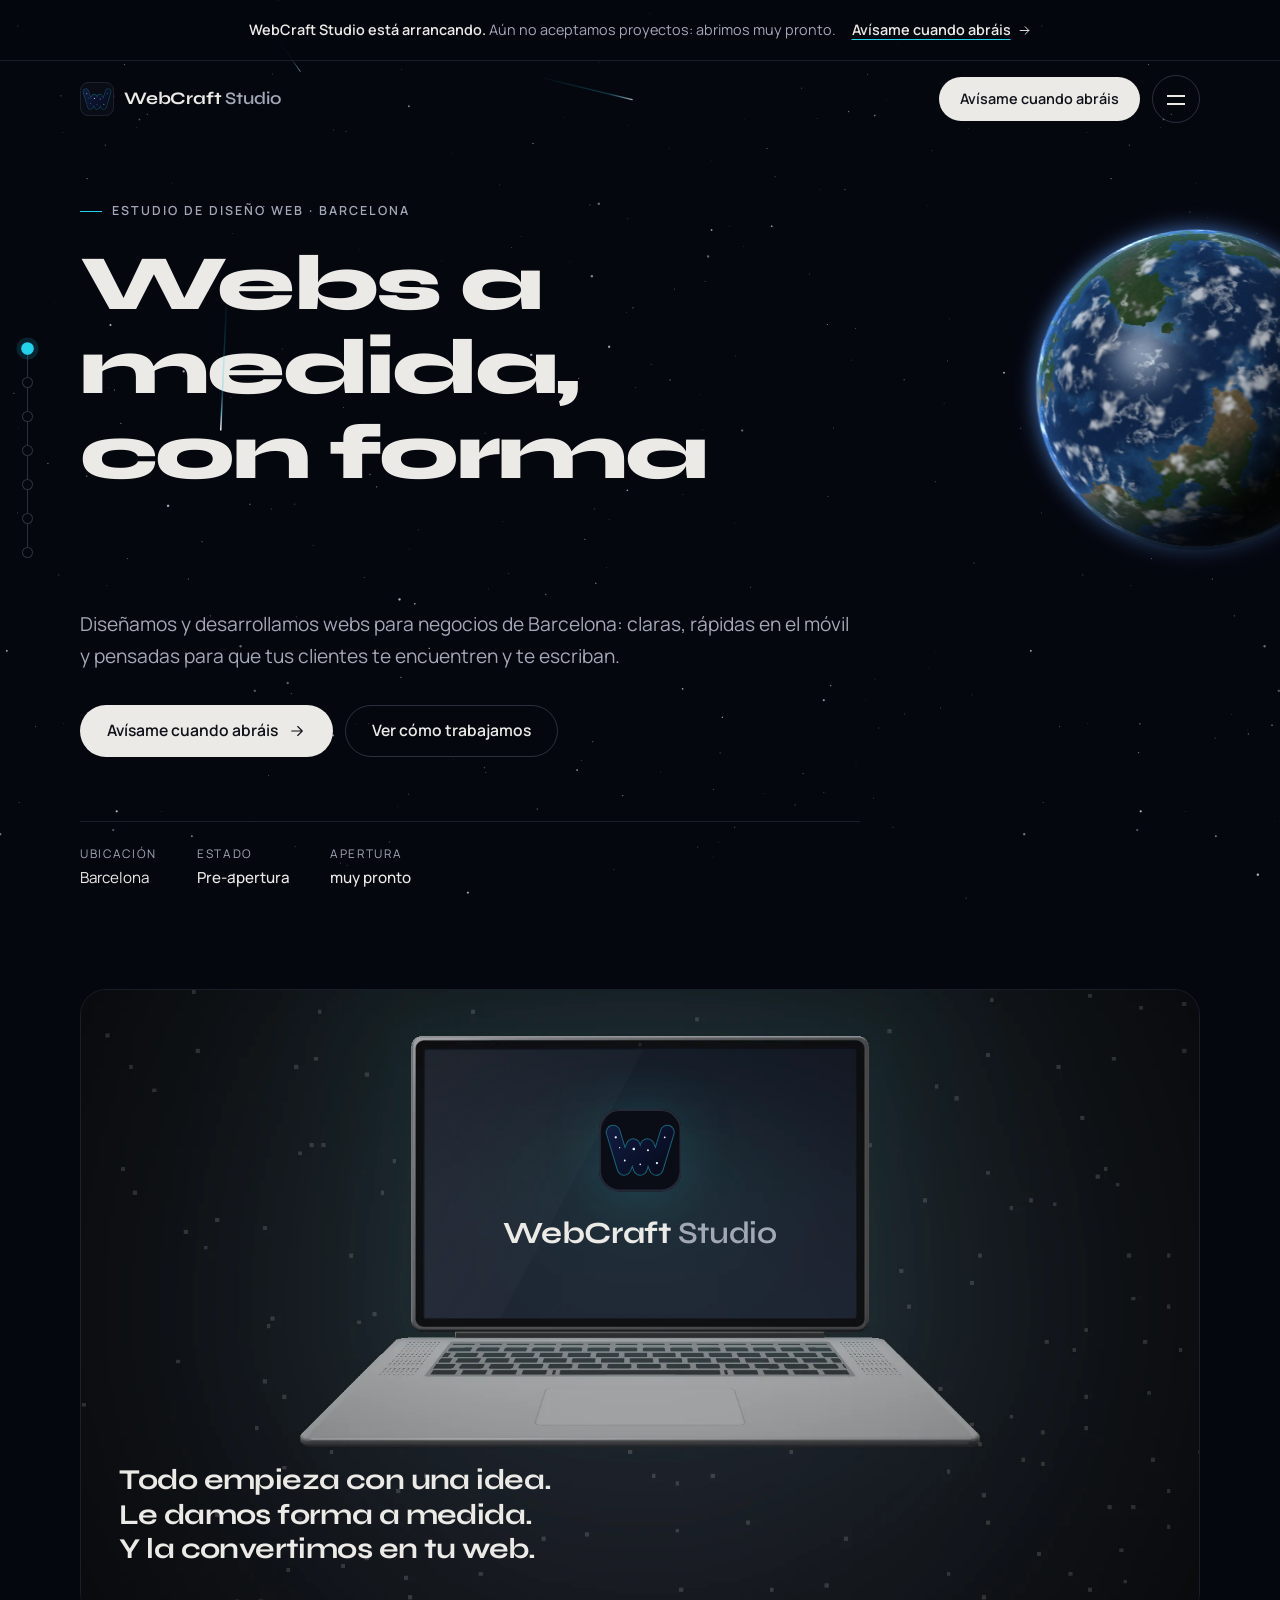
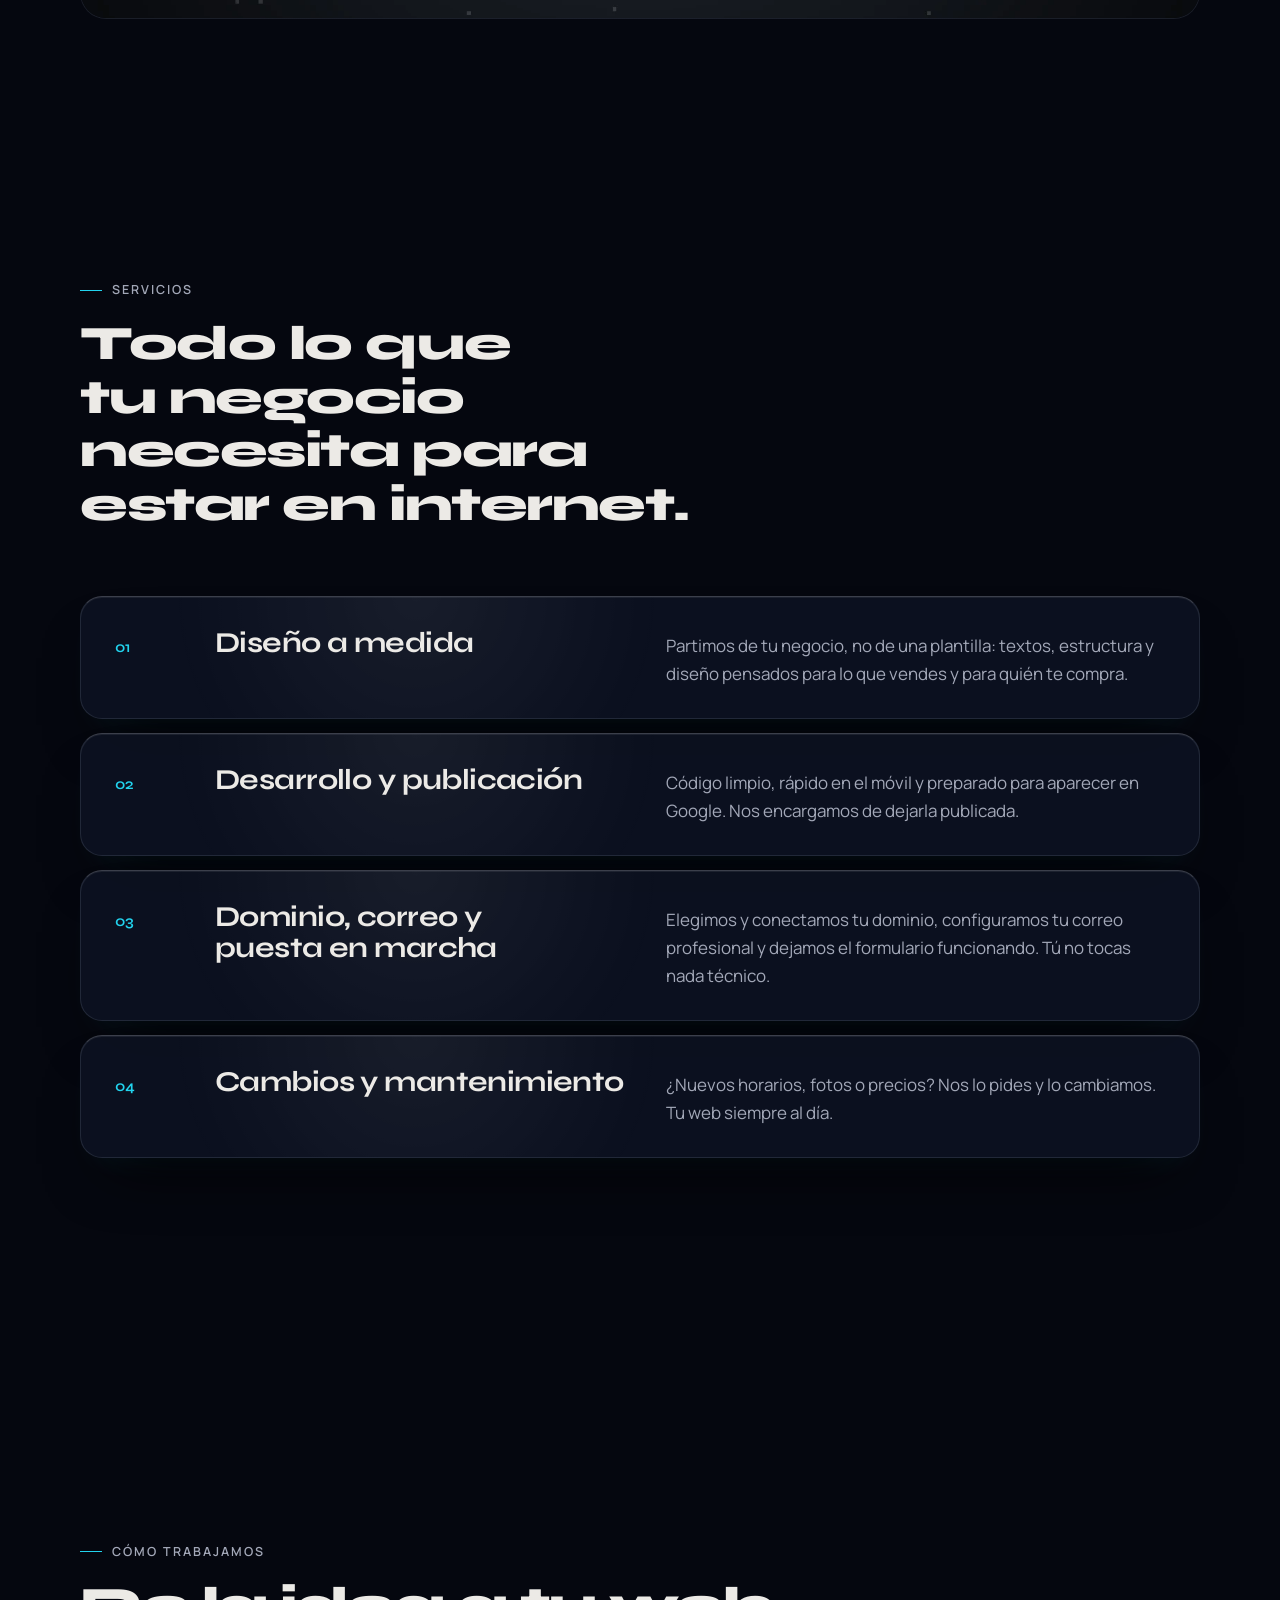
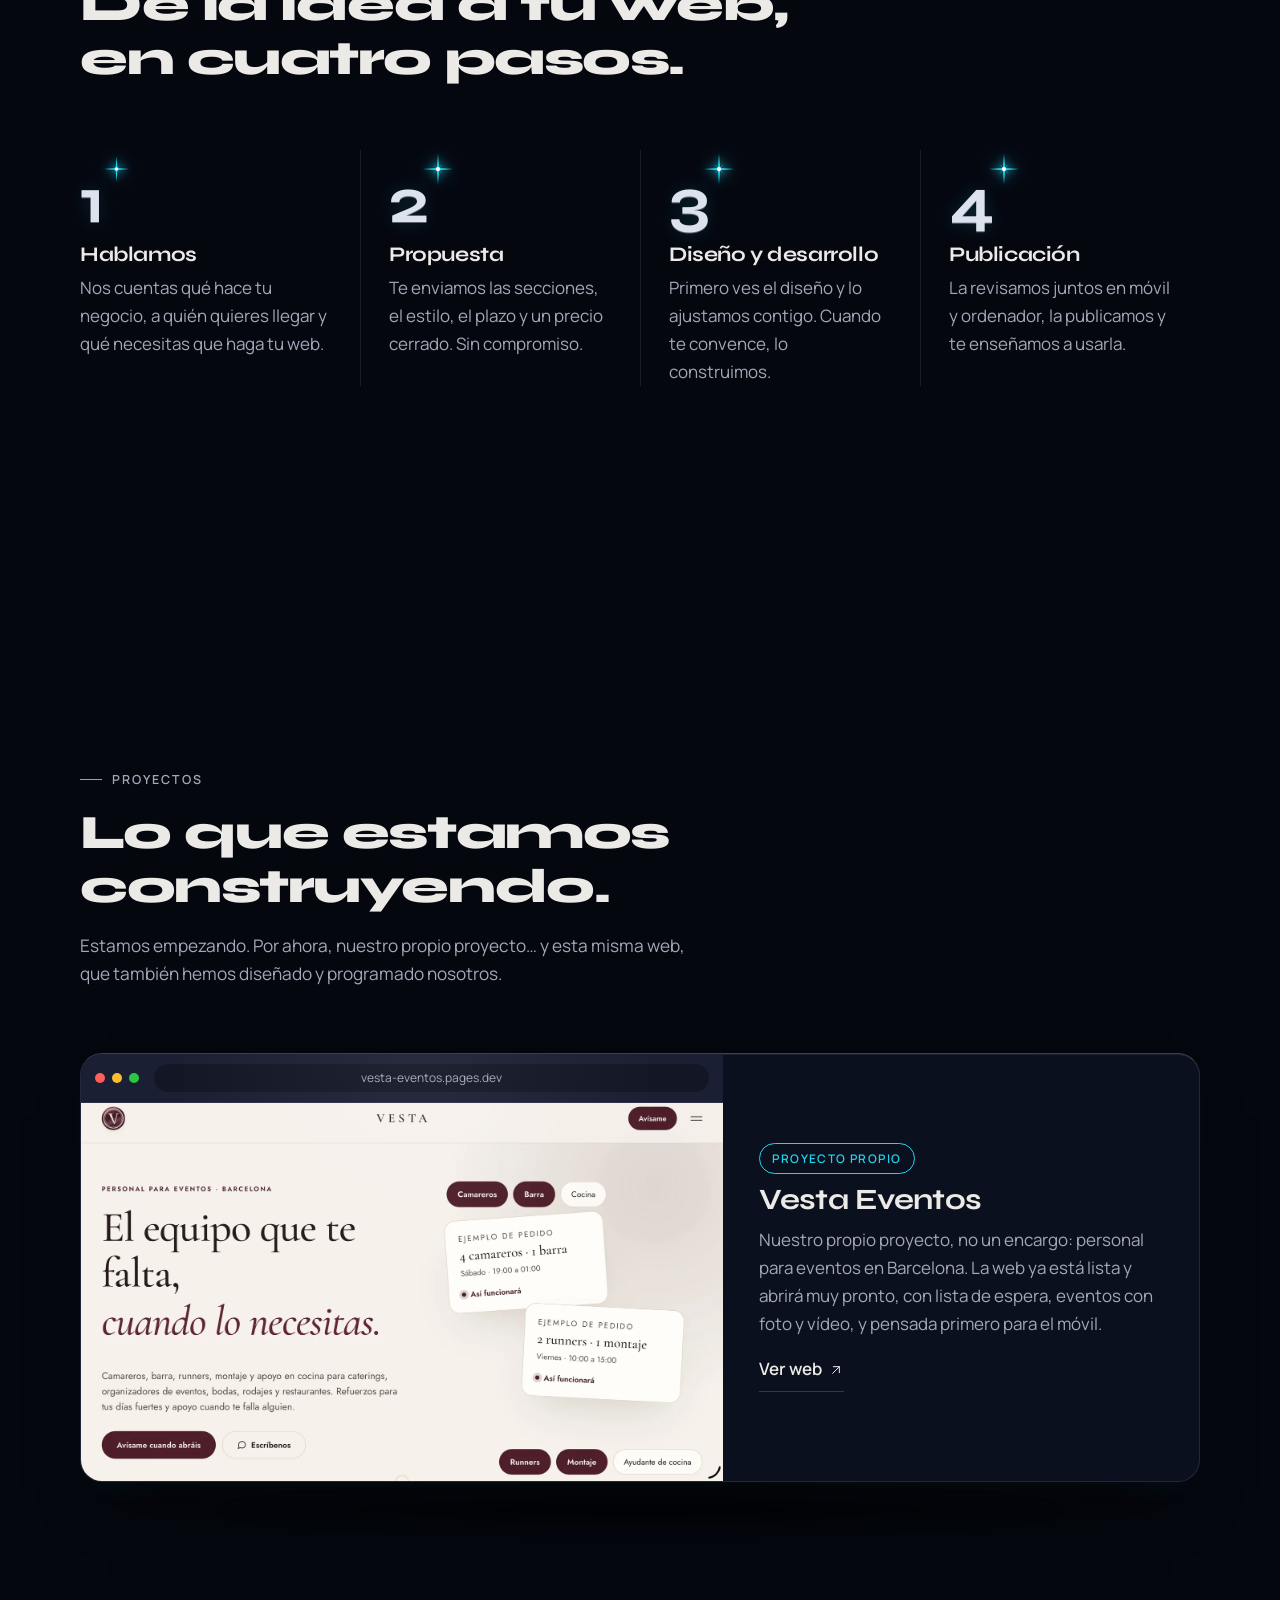
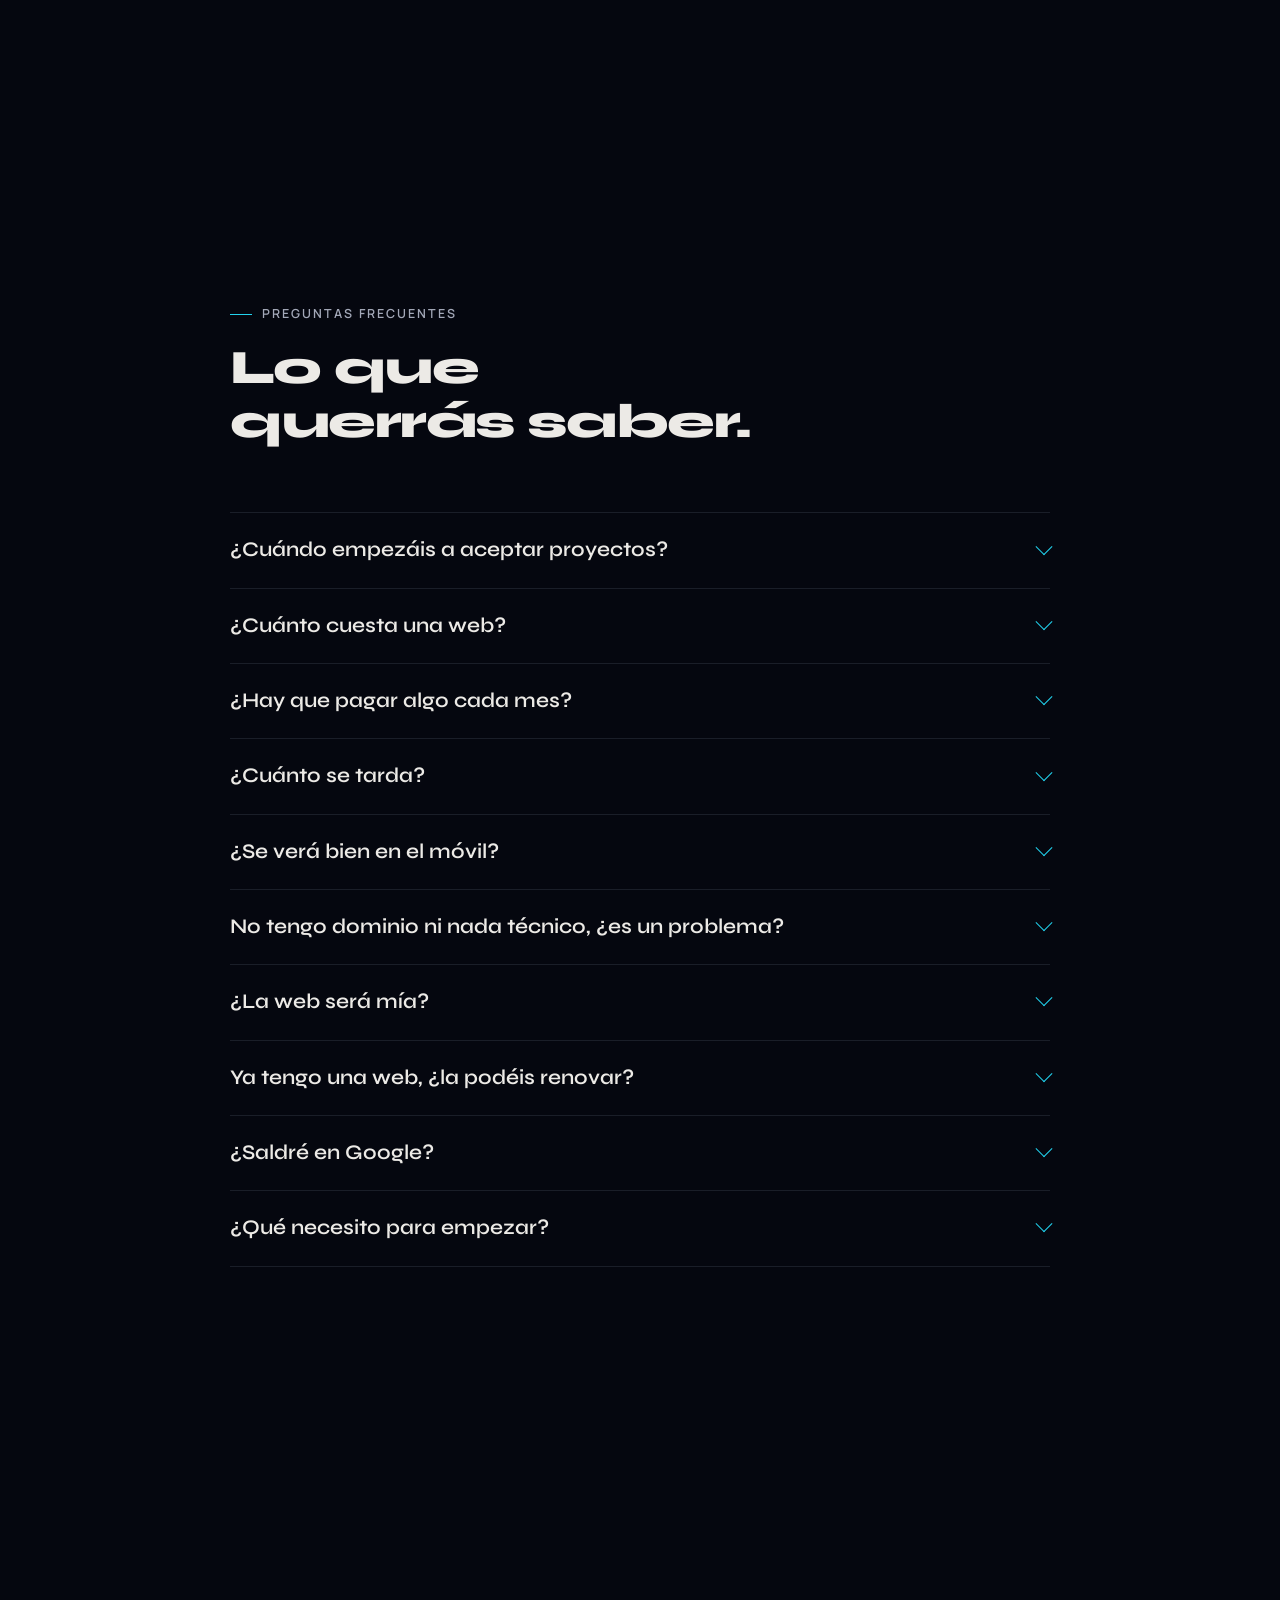
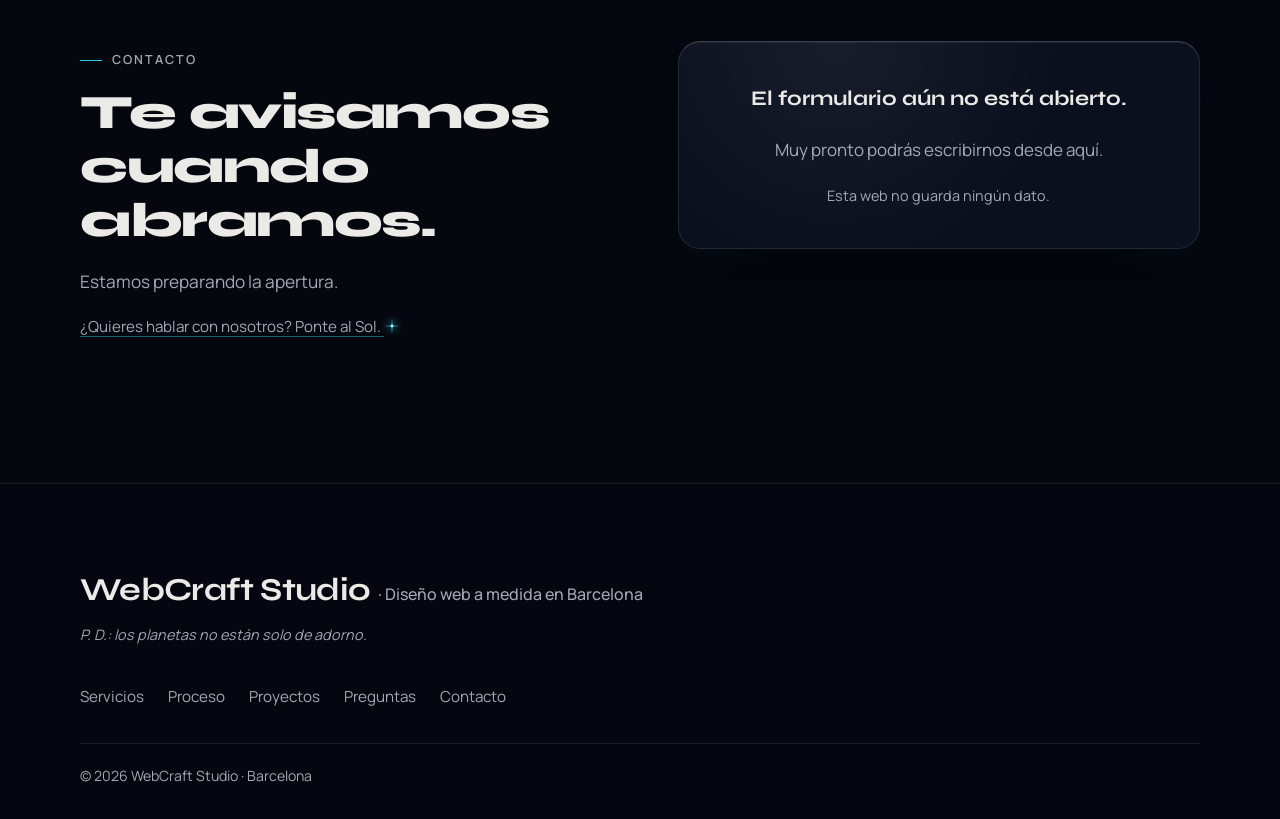
==== index.html @ ed6d4906 "Planetas interactivos v2: Saturno, Neptuno y el Sol como botones accesibles; Neptuno una vez por vis" ====
<!DOCTYPE html>
<html lang="es">
<head>
  <meta charset="UTF-8">
  <meta name="viewport" content="width=device-width, initial-scale=1.0, viewport-fit=cover">
  <title>WebCraft Studio · Diseño web a medida en Barcelona</title>
  <meta name="description" content="Estudio de diseño y desarrollo web en Barcelona. Webs a medida, claras y rápidas en el móvil, pensadas para que tus clientes te encuentren y te escriban. Abrimos muy pronto.">
  <meta name="theme-color" content="#05070F">
  <!-- Las direcciones de esta cabecera se actualizan con tools/aplicar-url.mjs (SITE_URL en js/config.js) -->
  <link rel="canonical" href="https://webcraft-studio.pages.dev/">
  <meta property="og:type" content="website">
  <meta property="og:locale" content="es_ES">
  <meta property="og:site_name" content="WebCraft Studio">
  <meta property="og:title" content="WebCraft Studio · Diseño web a medida en Barcelona">
  <meta property="og:description" content="Webs a medida, con forma propia. Abrimos muy pronto.">
  <meta property="og:url" content="https://webcraft-studio.pages.dev/">
  <meta property="og:image" content="https://webcraft-studio.pages.dev/assets/og-image.png">
  <meta property="og:image:width" content="1200">
  <meta property="og:image:height" content="630">
  <meta property="og:image:alt" content="WebCraft Studio, diseño web a medida en Barcelona">
  <meta name="twitter:card" content="summary_large_image">
  <link rel="icon" href="assets/favicon.svg" type="image/svg+xml">
  <link rel="preload" href="assets/fonts/syne-latin-700-normal.woff2" as="font" type="font/woff2" crossorigin>
  <link rel="preload" href="assets/fonts/manrope-latin-400-normal.woff2" as="font" type="font/woff2" crossorigin>
  <link rel="stylesheet" href="css/styles.css">
  <link rel="stylesheet" href="css/espacial.css">
  <script src="js/config.js"></script>
  <script>
    (function (d, C) {
      d.classList.add("js");
      d.setAttribute("data-accent", (C && C.ACENTO) === "dorado" ? "dorado" : "celeste");
      var q = /[?&]acento=(dorado|celeste)/.exec(location.search); if (q) d.setAttribute("data-accent", q[1]); // para comparar
    })(document.documentElement, window.WEBCRAFT_CONFIG);
  </script>
</head>
<body>
  <a class="skip-link" href="#main">Saltar al contenido</a>

  <!-- Fondo: estrellas sutiles y casi quietas -->
  <div class="stars-layer" id="stars-far" aria-hidden="true"></div>
  <div class="stars-layer" id="stars-near" aria-hidden="true"></div>
  <canvas class="shooting" id="shooting" aria-hidden="true"></canvas>

  <!-- Iconos propios, trazo 1.5 -->
  <svg width="0" height="0" style="position:absolute" aria-hidden="true">
    <symbol id="i-destello" viewBox="-12 -12 24 24"><path d="M0-12 .9-.9 12 0 .9.9 0 12-.9.9-12 0-.9-.9Z" fill="currentColor"/><path d="M0-12 .9-.9 12 0 .9.9 0 12-.9.9-12 0-.9-.9Z" fill="currentColor" opacity=".55" transform="rotate(45) scale(.45)"/><circle r="1.7" fill="#fff"/></symbol>
    <symbol id="i-arrow" viewBox="0 0 24 24"><path d="M5 12h14M13 6l6 6-6 6" fill="none" stroke="currentColor" stroke-width="1.5" stroke-linecap="round" stroke-linejoin="round"/></symbol>
    <symbol id="i-arrow-up" viewBox="0 0 24 24"><path d="M7 17 17 7M8 7h9v9" fill="none" stroke="currentColor" stroke-width="1.5" stroke-linecap="round" stroke-linejoin="round"/></symbol>
    <symbol id="i-mail" viewBox="0 0 24 24"><g fill="none" stroke="currentColor" stroke-width="1.5" stroke-linecap="round" stroke-linejoin="round"><rect x="3" y="5" width="18" height="14" rx="3"/><path d="m4 7 8 6 8-6"/></g></symbol>
    <symbol id="i-instagram" viewBox="0 0 24 24"><g fill="none" stroke="currentColor" stroke-width="1.5" stroke-linecap="round" stroke-linejoin="round"><rect x="3.5" y="3.5" width="17" height="17" rx="5"/><circle cx="12" cy="12" r="4"/><circle cx="17.2" cy="6.8" r=".6" fill="currentColor"/></g></symbol>
    <symbol id="i-whatsapp" viewBox="0 0 24 24"><g fill="none" stroke="currentColor" stroke-width="1.5" stroke-linecap="round" stroke-linejoin="round"><path d="M4.5 19.5 5.6 16A8.5 8.5 0 1 1 8.4 18.6Z"/><path d="M9.2 8.6c.3-.5.8-.5 1-.1l.6 1.4c.1.3 0 .6-.2.8l-.4.4c.4 1 1.3 1.9 2.4 2.4l.4-.4c.2-.2.5-.3.8-.2l1.4.6c.4.2.4.7-.1 1-1 .7-2.2.5-3.9-.7-1.6-1.2-2.6-2.6-2.6-3.8 0-.5.2-1 .6-1.4Z"/></g></symbol>
  </svg>

  <!-- ===== Aviso de pre-apertura ===== -->
  <div class="prelaunch" id="prelaunch" data-only="pre">
    <div class="container prelaunch__inner">
      <p><strong>WebCraft Studio está arrancando.</strong> Aún no aceptamos proyectos: abrimos <span data-fecha>muy pronto</span>.</p>
      <a href="#contacto" class="prelaunch__link">Avísame cuando abráis <svg aria-hidden="true"><use href="#i-arrow"/></svg></a>
    </div>
  </div>

  <!-- ===== Cabecera ===== -->
  <header class="header" id="header">
    <div class="container header__inner">
      <a href="#inicio" class="logo" aria-label="WebCraft Studio, inicio">
        <svg class="logo__mark" viewBox="0 0 64 64" width="34" height="34" aria-hidden="true">
          <defs>
            <linearGradient id="lg-sky" x1="0" y1="0" x2="1" y2="1"><stop offset="0" stop-color="#14204A"/><stop offset=".6" stop-color="#0A1028"/><stop offset="1" stop-color="#05070F"/></linearGradient>
            <linearGradient id="lg-trail" x1="1" y1="0" x2="0" y2="0"><stop offset="0" stop-color="#fff"/><stop offset=".3" stop-color="#fff" stop-opacity=".6"/><stop offset="1" stop-color="#fff" stop-opacity="0"/></linearGradient>
            <mask id="lg-w" maskUnits="userSpaceOnUse" x="0" y="0" width="64" height="64">
              <path d="M11 18l8.5 28 7-17.5 5.5 17.5 5.5-17.5 7 17.5 8.5-28" fill="none" stroke="#fff" stroke-width="10" stroke-linecap="round" stroke-linejoin="round"/>
            </mask>
          </defs>
          <rect width="64" height="64" rx="16" fill="#0B0D16"/>
          <rect x=".75" y=".75" width="62.5" height="62.5" rx="15.25" fill="none" stroke="#262A38" stroke-width="1.5"/>
          <path class="logo__edge" d="M11 18l8.5 28 7-17.5 5.5 17.5 5.5-17.5 7 17.5 8.5-28" fill="none" stroke-width="11.5" stroke-linecap="round" stroke-linejoin="round"/>
          <g mask="url(#lg-w)">
            <rect width="64" height="64" fill="url(#lg-sky)"/>
            <g fill="#EEF3FF">
              <circle class="lg-star" cx="13" cy="22" r=".9"/><circle class="lg-star lg-star--b" cx="20" cy="40" r=".7"/><circle class="lg-star lg-star--c" cx="27" cy="31" r="1"/><circle class="lg-star" cx="32" cy="43" r=".6"/>
              <circle class="lg-star lg-star--b" cx="38" cy="32" r=".8"/><circle class="lg-star lg-star--c" cx="45" cy="42" r=".9"/><circle class="lg-star" cx="51" cy="22" r=".7"/><circle class="lg-star lg-star--b" cx="16" cy="30" r=".5"/>
            </g>
            <g class="lg-shoot"><line x1="0" y1="0" x2="-18" y2="-9" stroke="url(#lg-trail)" stroke-width="1.6" stroke-linecap="round"/><circle r="1.2" fill="#fff"/></g>
            <g class="lg-shoot lg-shoot--2"><line x1="0" y1="0" x2="-14" y2="-11" stroke="url(#lg-trail)" stroke-width="1.3" stroke-linecap="round"/><circle r="1" fill="#fff"/></g>
          </g>
        </svg>
        <span>WebCraft <em>Studio</em></span>
      </a>
      <div class="header__actions">
        <a href="#contacto" class="btn btn--primary btn--sm header__cta" data-cta>Avísame cuando abráis</a>
        <button class="nav-toggle" id="nav-toggle" aria-label="Abrir el menú" aria-expanded="false" aria-controls="nav">
          <span></span><span></span>
        </button>
      </div>
    </div>
  </header>

  <!-- ===== Menú (mapa del viaje) ===== -->
  <nav class="nav" id="nav" aria-label="Menú">
    <div class="container nav__inner">
      <p class="eyebrow">Mapa del viaje</p>
      <ol class="nav__list">
        <li><a href="#inicio"><span class="nav__n">00</span><span class="nav__name">Inicio</span><span class="nav__place">La Tierra</span></a></li>
        <li><a href="#animacion"><span class="nav__n">01</span><span class="nav__name">La idea</span><span class="nav__place">La Luna</span></a></li>
        <li><a href="#servicios"><span class="nav__n">02</span><span class="nav__name">Servicios</span><span class="nav__place">Marte</span></a></li>
        <li><a href="#proceso"><span class="nav__n">03</span><span class="nav__name">Cómo trabajamos</span><span class="nav__place">Júpiter</span></a></li>
        <li><a href="#proyectos"><span class="nav__n">04</span><span class="nav__name">Proyectos</span><span class="nav__place">Saturno</span></a></li>
        <li><a href="#preguntas"><span class="nav__n">05</span><span class="nav__name">Preguntas</span><span class="nav__place">Neptuno</span></a></li>
        <li><a href="#contacto"><span class="nav__n">06</span><span class="nav__name">Contacto</span><span class="nav__place">El Sol</span></a></li>
      </ol>
      <a href="#contacto" class="btn btn--primary nav__cta" data-cta>Avísame cuando abráis</a>
    </div>
  </nav>

  <!-- Mapa del viaje lateral (solo ordenador) -->
  <nav class="journey" id="journey" aria-label="Mapa del viaje">
    <ol>
      <li><a href="#inicio" data-planet="earth"><span class="journey__dot"></span><span class="journey__label">Inicio · La Tierra</span></a></li>
      <li><a href="#animacion" data-planet="moon"><span class="journey__dot"></span><span class="journey__label">La idea · La Luna</span></a></li>
      <li><a href="#servicios" data-planet="mars"><span class="journey__dot"></span><span class="journey__label">Servicios · Marte</span></a></li>
      <li><a href="#proceso" data-planet="jupiter"><span class="journey__dot"></span><span class="journey__label">Cómo trabajamos · Júpiter</span></a></li>
      <li><a href="#proyectos" data-planet="saturn"><span class="journey__dot"></span><span class="journey__label">Proyectos · Saturno</span></a></li>
      <li><a href="#preguntas" data-planet="neptune"><span class="journey__dot"></span><span class="journey__label">Preguntas · Neptuno</span></a></li>
      <li><a href="#contacto" data-planet="sun"><span class="journey__dot"></span><span class="journey__label">Contacto · El Sol</span></a></li>
    </ol>
  </nav>

  <main id="main">
    <!-- ===== Inicio · La Tierra ===== -->
    <section class="hero" id="inicio">
      <div class="planet-slot planet-slot--hero" data-planet="earth" aria-hidden="true"></div>
      <div class="container">
        <p class="eyebrow" data-reveal>Estudio de diseño web · Barcelona</p>
        <h1 class="hero__title" data-reveal="lines">Webs a medida, con forma <span class="hl">propia.</span></h1>
        <p class="hero__lead" data-reveal>Diseñamos y desarrollamos webs para negocios de Barcelona: claras, rápidas en el móvil y pensadas para que tus clientes te encuentren y te escriban.</p>
        <div class="hero__actions" data-reveal>
          <a href="#contacto" class="btn btn--primary magnetic" data-cta>Avísame cuando abráis <svg aria-hidden="true"><use href="#i-arrow"/></svg></a>
          <a href="#proceso" class="btn btn--ghost magnetic">Ver cómo trabajamos</a>
        </div>
        <ul class="hero__meta" data-reveal>
          <li><span>Ubicación</span>Barcelona</li>
          <li><span>Estado</span><b data-only="pre">Pre-apertura</b><b data-only="open">Abierto</b></li>
          <li data-only="pre"><span>Apertura</span><b data-fecha>muy pronto</b></li>
        </ul>
      </div>
    </section>

    <!-- ===== Diapositiva · La Luna (metal líquido con WebGL) ===== -->
    <section class="slide" id="animacion" aria-label="De la idea a tu web">
      <div class="planet-slot planet-slot--slide planet-slot--left" data-planet="moon" aria-hidden="true"></div>
      <div class="slide__pin">
        <div class="container slide__container">
          <figure class="slide__card">
            <canvas class="slide__canvas" id="metal-canvas" aria-hidden="true"></canvas>
            <!-- Pantalla del portátil: el logo real, en HTML nítido, se enciende al final -->
            <div class="slide__screen" aria-hidden="true">
              <svg class="screen__logo" viewBox="0 0 64 64" width="34" height="34" aria-hidden="true">
          <defs>
            <linearGradient id="ls-sky" x1="0" y1="0" x2="1" y2="1"><stop offset="0" stop-color="#14204A"/><stop offset=".6" stop-color="#0A1028"/><stop offset="1" stop-color="#05070F"/></linearGradient>
            <linearGradient id="ls-trail" x1="1" y1="0" x2="0" y2="0"><stop offset="0" stop-color="#fff"/><stop offset=".3" stop-color="#fff" stop-opacity=".6"/><stop offset="1" stop-color="#fff" stop-opacity="0"/></linearGradient>
            <mask id="ls-w" maskUnits="userSpaceOnUse" x="0" y="0" width="64" height="64">
              <path d="M11 18l8.5 28 7-17.5 5.5 17.5 5.5-17.5 7 17.5 8.5-28" fill="none" stroke="#fff" stroke-width="10" stroke-linecap="round" stroke-linejoin="round"/>
            </mask>
          </defs>
          <rect width="64" height="64" rx="16" fill="#0B0D16"/>
          <rect x=".75" y=".75" width="62.5" height="62.5" rx="15.25" fill="none" stroke="#262A38" stroke-width="1.5"/>
          <path class="logo__edge" d="M11 18l8.5 28 7-17.5 5.5 17.5 5.5-17.5 7 17.5 8.5-28" fill="none" stroke-width="11.5" stroke-linecap="round" stroke-linejoin="round"/>
          <g mask="url(#ls-w)">
            <rect width="64" height="64" fill="url(#ls-sky)"/>
            <g fill="#EEF3FF">
              <circle class="lg-star" cx="13" cy="22" r=".9"/><circle class="lg-star lg-star--b" cx="20" cy="40" r=".7"/><circle class="lg-star lg-star--c" cx="27" cy="31" r="1"/><circle class="lg-star" cx="32" cy="43" r=".6"/>
              <circle class="lg-star lg-star--b" cx="38" cy="32" r=".8"/><circle class="lg-star lg-star--c" cx="45" cy="42" r=".9"/><circle class="lg-star" cx="51" cy="22" r=".7"/><circle class="lg-star lg-star--b" cx="16" cy="30" r=".5"/>
            </g>
            <g class="lg-shoot"><line x1="0" y1="0" x2="-18" y2="-9" stroke="url(#ls-trail)" stroke-width="1.6" stroke-linecap="round"/><circle r="1.2" fill="#fff"/></g>
            <g class="lg-shoot lg-shoot--2"><line x1="0" y1="0" x2="-14" y2="-11" stroke="url(#ls-trail)" stroke-width="1.3" stroke-linecap="round"/><circle r="1" fill="#fff"/></g>
          </g>
        </svg>
              <span>WebCraft <em>Studio</em></span>
            </div>
            <picture class="slide__still">
              <source media="(max-width: 767px) and (orientation: portrait)" srcset="assets/metal/metal-movil.webp">
              <img src="assets/metal/metal.webp" alt="Un portátil de metal plateado flotando en el espacio con el logo de WebCraft Studio en la pantalla" width="1600" height="900" loading="lazy" decoding="async">
            </picture>
            <figcaption class="slide__captions">
              <span class="slide__caption is-active">Todo empieza con una idea.</span>
              <span class="slide__caption">Le damos forma a medida.</span>
              <span class="slide__caption">Y la convertimos en tu web.</span>
            </figcaption>
            <div class="slide__progress" aria-hidden="true"><span id="seq-progress"></span></div>
          </figure>
        </div>
      </div>
    </section>

    <!-- ===== Servicios · Marte ===== -->
    <section class="section" id="servicios">
      <div class="planet-slot" data-planet="mars" aria-hidden="true"></div>
      <div class="container">
        <header class="section__head">
          <p class="eyebrow" data-reveal>Servicios</p>
          <h2 data-reveal="lines">Todo lo que tu negocio necesita para estar en internet.</h2>
        </header>
        <ol class="services">
          <li class="service" data-reveal>
            <span class="service__num">01</span>
            <h3>Diseño a medida</h3>
            <p>Partimos de tu negocio, no de una plantilla: textos, estructura y diseño pensados para lo que vendes y para quién te compra.</p>
          </li>
          <li class="service" data-reveal>
            <span class="service__num">02</span>
            <h3>Desarrollo y publicación</h3>
            <p>Código limpio, rápido en el móvil y preparado para aparecer en Google. Nos encargamos de dejarla publicada.</p>
          </li>
          <li class="service" data-reveal>
            <span class="service__num">03</span>
            <h3>Dominio, correo y puesta en marcha</h3>
            <p>Elegimos y conectamos tu dominio, configuramos tu correo profesional y dejamos el formulario funcionando. Tú no tocas nada técnico.</p>
          </li>
          <li class="service" data-reveal>
            <span class="service__num">04</span>
            <h3>Cambios y mantenimiento</h3>
            <p>¿Nuevos horarios, fotos o precios? Nos lo pides y lo cambiamos. Tu web siempre al día.</p>
          </li>
        </ol>
      </div>
    </section>

    <!-- ===== Cómo trabajamos · Júpiter ===== -->
    <section class="section" id="proceso">
      <div class="planet-slot planet-slot--left" data-planet="jupiter" aria-hidden="true"></div>
      <div class="container">
        <header class="section__head">
          <p class="eyebrow" data-reveal>Cómo trabajamos</p>
          <h2 data-reveal="lines">De la idea a tu web, en cuatro pasos.</h2>
        </header>
        <ol class="steps">
          <li class="step" data-reveal>
            <span class="step__num" aria-hidden="true">1<svg class="step__star"><use href="#i-destello"/></svg></span>
            <h3>Hablamos</h3>
            <p>Nos cuentas qué hace tu negocio, a quién quieres llegar y qué necesitas que haga tu web.</p>
          </li>
          <li class="step" data-reveal>
            <span class="step__num" aria-hidden="true">2<svg class="step__star"><use href="#i-destello"/></svg></span>
            <h3>Propuesta</h3>
            <p>Te enviamos las secciones, el estilo, el plazo y un precio cerrado. Sin compromiso.</p>
          </li>
          <li class="step" data-reveal>
            <span class="step__num" aria-hidden="true">3<svg class="step__star"><use href="#i-destello"/></svg></span>
            <h3>Diseño y desarrollo</h3>
            <p>Primero ves el diseño y lo ajustamos contigo. Cuando te convence, lo construimos.</p>
          </li>
          <li class="step" data-reveal>
            <span class="step__num" aria-hidden="true">4<svg class="step__star"><use href="#i-destello"/></svg></span>
            <h3>Publicación</h3>
            <p>La revisamos juntos en móvil y ordenador, la publicamos y te enseñamos a usarla.</p>
          </li>
        </ol>
      </div>
    </section>

    <!-- ===== Proyectos · Saturno ===== -->
    <section class="section" id="proyectos">
      <div class="planet-slot planet-slot--tap" data-planet="saturn"><button class="planet-btn" type="button" data-msg="saturn" aria-label="Saturno: abre un mensaje sobre Vesta Eventos"></button></div>
      <div class="container">
        <header class="section__head">
          <p class="eyebrow" data-reveal>Proyectos</p>
          <h2 data-reveal="lines">Lo que estamos construyendo.</h2>
          <p class="section__sub" data-reveal>Estamos empezando. Por ahora, nuestro propio proyecto… y esta misma web, que también hemos diseñado y programado nosotros.</p>
        </header>
        <div class="projects">
          <article class="project project--real" data-reveal>
            <div class="project__media">
              <picture><source srcset="assets/proyectos/vesta-eventos.webp" type="image/webp"><img src="assets/proyectos/vesta-eventos.jpg" alt="Portada de la web de Vesta Eventos en ordenador: «El equipo que te falta, cuando lo necesitas.»" width="1600" height="941" decoding="async"></picture>
            </div>
            <div class="project__body">
              <span class="tag tag--real">Proyecto propio</span>
              <h3>Vesta Eventos</h3>
              <p>Nuestro propio proyecto, no un encargo: personal para eventos en Barcelona. La web ya está lista y abrirá muy pronto, con lista de espera, eventos con foto y vídeo, y pensada primero para el móvil.</p>
              <a class="link-arrow" id="vesta-link" href="#" target="_blank" rel="noopener" hidden>Ver web <svg aria-hidden="true"><use href="#i-arrow-up"/></svg></a>
            </div>
          </article>
        </div>
      </div>
    </section>

    <!-- ===== Preguntas · Neptuno ===== -->
    <section class="section" id="preguntas">
      <div class="planet-slot planet-slot--tap planet-slot--left" data-planet="neptune"><button class="planet-btn" type="button" data-msg="neptune" aria-label="Neptuno: abre un mensaje si no encuentras tu pregunta"></button></div>
      <div class="container container--narrow">
        <header class="section__head">
          <p class="eyebrow" data-reveal>Preguntas frecuentes</p>
          <h2 data-reveal="lines">Lo que querrás saber.</h2>
        </header>
        <div class="faq">
          <details class="faq__item" data-reveal>
            <summary>¿Cuándo empezáis a aceptar proyectos?</summary>
            <div class="faq__body"><p data-only="pre">Abrimos <span data-fecha>muy pronto</span>. Mientras tanto, escríbenos por email o Instagram y serás de los primeros en saberlo.</p><p data-only="open">Ya estamos aceptando proyectos. Escríbenos y te respondemos lo antes posible.</p></div>
          </details>
          <details class="faq__item" data-reveal>
            <summary>¿Cuánto cuesta una web?</summary>
            <div class="faq__body"><p>Te damos un precio cerrado por escrito antes de empezar, sin costes ocultos. Lo que más influye es el número de secciones y los extras, como reservas o varios idiomas.</p></div>
          </details>
          <details class="faq__item" data-reveal>
            <summary>¿Hay que pagar algo cada mes?</summary>
            <div class="faq__body"><p>Solo lo que cuesta mantenerla en internet: el dominio, que se paga una vez al año, y el correo si lo quieres. Te lo explicamos todo en la propuesta.</p></div>
          </details>
          <details class="faq__item" data-reveal>
            <summary>¿Cuánto se tarda?</summary>
            <div class="faq__body"><p>Te damos una fecha de entrega concreta en la propuesta, antes de empezar. Lo que más lo acelera es tener a mano los textos y las fotos.</p></div>
          </details>
          <details class="faq__item" data-reveal>
            <summary>¿Se verá bien en el móvil?</summary>
            <div class="faq__body"><p>Sí. Diseñamos primero para el móvil y revisamos cada página en móvil y ordenador antes de publicarla.</p></div>
          </details>
          <details class="faq__item" data-reveal>
            <summary>No tengo dominio ni nada técnico, ¿es un problema?</summary>
            <div class="faq__body"><p>No. Elegimos y conectamos tu dominio, configuramos tu correo y dejamos todo funcionando. El dominio queda a tu nombre.</p></div>
          </details>
          <details class="faq__item" data-reveal>
            <summary>¿La web será mía?</summary>
            <div class="faq__body"><p>Sí. La web y el dominio son tuyos. Si un día quieres cambiar de proveedor, te los llevas.</p></div>
          </details>
          <details class="faq__item" data-reveal>
            <summary>Ya tengo una web, ¿la podéis renovar?</summary>
            <div class="faq__body"><p>Sí. Partimos de lo que ya tienes, vemos qué funciona y qué no, y la rehacemos.</p></div>
          </details>
          <details class="faq__item" data-reveal>
            <summary>¿Saldré en Google?</summary>
            <div class="faq__body"><p>La preparamos para que Google la encuentre y la entienda bien. Nadie puede prometerte salir el primero, y desconfía de quien lo haga.</p></div>
          </details>
          <details class="faq__item" data-reveal>
            <summary>¿Qué necesito para empezar?</summary>
            <div class="faq__body"><p>Contarnos qué hace tu negocio y, si los tienes, tu logo, fotos y textos. Si te falta algo, lo vemos juntos en la primera conversación.</p></div>
          </details>
        </div>
      </div>
    </section>

    <!-- ===== Contacto · El Sol ===== -->
    <section class="section contact" id="contacto">
      <div class="planet-slot planet-slot--tap planet-slot--sun" data-planet="sun"><button class="planet-btn" type="button" data-msg="sun" aria-label="El Sol: abre un mensaje con las formas de contacto"></button></div>
      <div class="container contact__grid">
        <div class="contact__intro">
          <p class="eyebrow" data-reveal>Contacto</p>
          <h2 data-reveal="lines"><span data-only="pre">Te avisamos cuando abramos.</span><span data-only="open">Cuéntanos tu proyecto.</span></h2>
          <p class="contact__lead" id="lead-pre" data-reveal data-only="pre">Déjanos tu email y serás de los primeros en saberlo. Un solo aviso, sin newsletters.</p>
          <p class="contact__lead" data-reveal data-only="open">Cuéntanos qué necesitas y te respondemos con una propuesta y un precio cerrado.</p>
          <ul class="socials" id="socials" data-reveal>
            <li data-social="email" hidden><a href="#" class="social"><svg aria-hidden="true"><use href="#i-mail"/></svg><span><small>Email</small><b></b></span></a></li>
            <li data-social="instagram" hidden><a href="#" class="social" target="_blank" rel="noopener"><svg aria-hidden="true"><use href="#i-instagram"/></svg><span><small>Instagram</small><b></b></span></a></li>
            <li data-social="whatsapp" hidden><a href="#" class="social" target="_blank" rel="noopener"><svg aria-hidden="true"><use href="#i-whatsapp"/></svg><span><small>WhatsApp</small><b>Escríbenos</b></span></a></li>
          </ul>
        </div>

        <form class="form" id="contact-form" novalidate data-reveal>
          <div class="field">
            <label for="f-email">Email *</label>
            <input type="email" id="f-email" name="email" autocomplete="email" inputmode="email" required>
          </div>
          <div class="field">
            <label for="f-nombre">Nombre <span class="opt">(opcional)</span></label>
            <input type="text" id="f-nombre" name="nombre" autocomplete="name">
          </div>
          <div class="field">
            <label for="f-negocio">¿A qué se dedica tu negocio? <span class="opt">(opcional)</span></label>
            <input type="text" id="f-negocio" name="negocio" placeholder="Ej.: restaurante, peluquería, tienda…">
          </div>
          <div class="field" data-only="open">
            <label for="f-mensaje">¿Qué necesitas? *</label>
            <textarea id="f-mensaje" name="mensaje" rows="4"></textarea>
          </div>
          <div class="hp" aria-hidden="true">
            <label for="f-web">No rellenar</label>
            <input type="text" id="f-web" name="website" tabindex="-1" autocomplete="off">
          </div>
          <label class="check">
            <input type="checkbox" name="consentimiento" id="f-consent" required>
            <span><span data-only="pre">Acepto que uséis mi email solo para avisarme de la apertura.</span><span data-only="open">Acepto que uséis mis datos solo para responder a mi solicitud.</span> <a href="#" id="privacy-link" target="_blank" rel="noopener" hidden>Ver política de privacidad.</a> *</span>
            <!-- TODO: enlace a la política de privacidad (PRIVACIDAD_URL). El formulario no se activa sin ella. -->
          </label>
          <button type="submit" class="btn btn--primary btn--block" id="submit-btn" data-cta>Avísame cuando abráis</button>
          <p class="form__status" id="form-status" role="status" aria-live="polite"></p>
        </form>

        <!-- Mientras FORMULARIO_ACTIVO sea false: contacto sin formulario (no guarda datos). Usa EMAIL e INSTAGRAM de js/config.js -->
        <div class="form contact-alt" id="contact-alt" hidden>
          <p class="contact-alt__title">El formulario aún no está abierto.</p>
          <p class="contact-alt__text" id="contact-alt-text">Muy pronto podrás escribirnos desde aquí.</p>
          <div class="contact-alt__actions">
            <a class="btn btn--primary btn--block" id="alt-email" href="#" hidden><svg aria-hidden="true"><use href="#i-mail"/></svg> Escríbenos un email</a>
            <a class="btn btn--ghost btn--block" id="alt-instagram" href="#" target="_blank" rel="noopener" hidden><svg aria-hidden="true"><use href="#i-instagram"/></svg> Escríbenos por Instagram</a>
          </div>
          <p class="form__note">Esta web no guarda ningún dato.</p>
        </div>
      </div>
    </section>
  </main>

  <!-- ===== Pie ===== -->
  <footer class="footer">
    <div class="container">
      <p class="footer__brand">WebCraft Studio <span><i aria-hidden="true">· </i>Diseño web a medida en Barcelona</span></p>
      <div class="footer__row">
        <nav class="footer__nav" aria-label="Pie de página">
          <a href="#servicios">Servicios</a>
          <a href="#proceso">Proceso</a>
          <a href="#proyectos">Proyectos</a>
          <a href="#preguntas">Preguntas</a>
          <a href="#contacto">Contacto</a>
        </nav>
        <ul class="footer__social" id="footer-social">
          <li data-social="email" hidden><a href="#" aria-label="Email"><svg aria-hidden="true"><use href="#i-mail"/></svg></a></li>
          <li data-social="instagram" hidden><a href="#" target="_blank" rel="noopener" aria-label="Instagram"><svg aria-hidden="true"><use href="#i-instagram"/></svg></a></li>
          <li data-social="whatsapp" hidden><a href="#" target="_blank" rel="noopener" aria-label="WhatsApp"><svg aria-hidden="true"><use href="#i-whatsapp"/></svg></a></li>
        </ul>
      </div>
      <div class="footer__bottom">
        <p>© <span id="year">2026</span> WebCraft Studio · Barcelona</p>
        <p class="footer__legal">
          <a href="#" id="legal-link" hidden>Aviso legal</a>
          <a href="#" id="privacy-footer-link" hidden>Privacidad</a>
          <!-- TODO: páginas de aviso legal y privacidad (AVISO_LEGAL_URL / PRIVACIDAD_URL en config.js) -->
        </p>
      </div>
    </div>
  </footer>

  <div class="cursor" aria-hidden="true"><span class="cursor__ring"></span></div>

  <script src="vendor/gsap.min.js" defer></script>
  <script src="vendor/ScrollTrigger.min.js" defer></script>
  <script src="vendor/SplitText.min.js" defer></script>
  <script src="vendor/lenis.min.js" defer></script>
  <script src="js/sky.js" defer></script>
  <script src="js/planets.js" defer></script>
  <script src="js/metal.js" defer></script>
  <script src="js/main.js" defer></script>
  <script src="js/espacial.js" defer></script>
  <script src="js/sorpresas.js" defer></script>
</body>
</html>
---- css/styles.css ----
/* =========================================================
   WebCraft Studio — Un solo mundo: el espacio
   Fondo casi negro con estrellas sutiles, un único color de
   acento y un planeta por sección en el lateral.
   ========================================================= */

@font-face { font-family: "Syne"; src: url("../assets/fonts/syne-latin-600-normal.woff2") format("woff2"); font-weight: 600; font-display: swap; }
@font-face { font-family: "Syne"; src: url("../assets/fonts/syne-latin-700-normal.woff2") format("woff2"); font-weight: 700; font-display: swap; }
@font-face { font-family: "Syne"; src: url("../assets/fonts/syne-latin-800-normal.woff2") format("woff2"); font-weight: 800; font-display: swap; }
@font-face { font-family: "Manrope"; src: url("../assets/fonts/manrope-latin-400-normal.woff2") format("woff2"); font-weight: 400; font-display: swap; }
@font-face { font-family: "Manrope"; src: url("../assets/fonts/manrope-latin-500-normal.woff2") format("woff2"); font-weight: 500; font-display: swap; }
@font-face { font-family: "Manrope"; src: url("../assets/fonts/manrope-latin-600-normal.woff2") format("woff2"); font-weight: 600; font-display: swap; }

:root {
  /* Fondo y superficies */
  --bg: #05070F;            /* espacio */
  --surface: #0B0F1C;       /* tarjetas */
  --surface-2: #10152A;
  --line: rgba(200, 212, 240, .11);
  --line-2: rgba(200, 212, 240, .2);
  /* Texto (contraste sobre --bg) */
  --text: #ECEAE6;          /* 16,7:1 */
  --muted: #A3A8B8;         /* 8,5:1 */
  --ink: #10121A;           /* texto sobre botón claro */
  /* Acento único: celeste (11,1:1) o dorado suave (11,9:1) */
  --accent: #22D3EE;
  --accent-soft: rgba(34, 211, 238, .14);
  --success: #8FD6A8;
  --error: #F2A39B;

  --font-display: "Syne", "Arial Black", system-ui, sans-serif;
  --font-body: "Manrope", system-ui, -apple-system, "Segoe UI", sans-serif;

  --radius: 26px;
  --radius-sm: 14px;
  --container: 1200px;
  --header-h: 72px;
  --planet: 300px;          /* tamaño del planeta en ordenador */
  --ease: cubic-bezier(.22, .8, .2, 1);
}
html[data-accent="dorado"] { --accent: #E8C27A; --accent-soft: rgba(232, 194, 122, .14); }

/* ---------- Base ---------- */
*, *::before, *::after { box-sizing: border-box; }
html { -webkit-text-size-adjust: 100%; scroll-padding-top: calc(var(--header-h) + 12px); }
html:not(.has-lenis) { scroll-behavior: smooth; }
body {
  margin: 0; background: var(--bg); color: var(--text);
  font-family: var(--font-body); font-size: 17px; line-height: 1.65;
  -webkit-font-smoothing: antialiased; overflow-x: clip;
}
img, svg, canvas { display: block; max-width: 100%; }
a { color: inherit; text-decoration: none; }
h1, h2, h3 { font-family: var(--font-display); font-weight: 700; line-height: 1.08; margin: 0; letter-spacing: -0.02em; text-wrap: balance; }
p { margin: 0; }
ol, ul { margin: 0; padding: 0; list-style: none; }
button, input, textarea { font: inherit; color: inherit; }
[hidden] { display: none !important; }
:focus-visible { outline: 2px solid var(--accent); outline-offset: 3px; border-radius: 6px; }
::selection { background: var(--accent); color: var(--ink); }
.skip-link { position: absolute; left: 16px; top: -80px; z-index: 300; background: var(--text); color: var(--ink); padding: 12px 18px; border-radius: 10px; font-weight: 600; }
.skip-link:focus { top: 12px; }
.container { position: relative; width: 100%; max-width: var(--container); margin: 0 auto; padding-left: max(20px, env(safe-area-inset-left)); padding-right: max(20px, env(safe-area-inset-right)); }
@media (min-width: 768px) { .container { padding-left: 40px; padding-right: 40px; } }
.container--narrow { max-width: 900px; }
main, footer, .prelaunch, .header { position: relative; z-index: 1; }

/* Fondo: dos capas de estrellas (parallax muy lento) y estrellas fugaces */
.stars { position: fixed; inset: 0; width: 100%; height: 100%; z-index: 0; pointer-events: none; }
.stars-layer { position: fixed; inset: 0; z-index: 0; pointer-events: none; background-repeat: repeat; background-size: 1024px 1024px; will-change: background-position; }
.shooting { position: fixed; inset: 0; width: 100%; height: 100%; z-index: 0; pointer-events: none; }
.fx-canvas { position: fixed; inset: 0; width: 100%; height: 100%; z-index: 60; pointer-events: none; }
html.fx-writing .hl .ch { opacity: 0; }
html.fx-writing .hl .ch.lit { opacity: 1; animation: litup .9s ease-out; }
@keyframes litup { 0% { opacity: 0; color: #fff; text-shadow: 0 0 18px #fff; } 40% { opacity: 1; color: #fff; text-shadow: 0 0 12px rgba(255,255,255,.7); } 100% { text-shadow: none; } }

/* Pre-apertura: mostrar/ocultar */
html.is-open [data-only="pre"], html:not(.is-open) [data-only="open"] { display: none !important; }

.eyebrow { display: inline-flex; align-items: center; gap: 10px; font-size: .78rem; font-weight: 600; letter-spacing: .16em; text-transform: uppercase; color: var(--muted); }
.eyebrow::before { content: ""; width: 22px; height: 1px; background: var(--accent); }
.hl { color: var(--accent); }

/* ---------- Botones ---------- */
.btn {
  position: relative; display: inline-flex; align-items: center; justify-content: center; gap: 10px;
  min-height: 52px; padding: 0 26px; border-radius: 999px; border: 1px solid transparent;
  font-weight: 600; font-size: .98rem; cursor: pointer; white-space: nowrap; overflow: hidden; isolation: isolate;
  transition: background-color .3s var(--ease), border-color .3s var(--ease), color .3s var(--ease), transform .3s var(--ease);
}
.btn svg { width: 18px; height: 18px; transition: transform .35s var(--ease); flex-shrink: 0; }
.btn:hover svg { transform: translateX(3px); }
.btn--primary { background: var(--text); color: var(--ink); }
.btn--primary:hover { background: #fff; }
.btn--ghost { border-color: var(--line-2); color: var(--text); }
.btn--ghost:hover { border-color: var(--accent); }
.btn--sm { min-height: 44px; padding: 0 20px; font-size: .9rem; }
.btn--block { width: 100%; white-space: normal; text-align: center; }
.btn[disabled] { opacity: .55; cursor: not-allowed; }
.link-arrow { display: inline-flex; align-items: center; gap: 6px; min-height: 44px; color: var(--text); font-weight: 600; border-bottom: 1px solid var(--line-2); }
.link-arrow svg { width: 16px; height: 16px; }
.link-arrow:hover { border-color: var(--accent); color: var(--accent); }

/* ---------- Aviso de pre-apertura ---------- */
.prelaunch { border-bottom: 1px solid var(--line); background: rgba(5, 7, 15, .7); font-size: .9rem; }
.prelaunch__inner { display: flex; align-items: center; justify-content: center; gap: 4px 16px; flex-wrap: wrap; padding-block: 8px; text-align: center; }
.prelaunch p { color: var(--muted); }
.prelaunch strong { color: var(--text); font-weight: 600; }
.prelaunch__link { display: inline-flex; align-items: center; gap: 6px; min-height: 44px; color: var(--text); font-weight: 600; text-decoration: underline; text-decoration-color: var(--accent); text-underline-offset: 4px; }
.prelaunch__link svg { width: 15px; height: 15px; }

/* ---------- Cabecera ---------- */
.header { position: sticky; top: 0; z-index: 100; border-bottom: 1px solid transparent; transition: background-color .3s, border-color .3s; }
.header.is-scrolled { background: rgba(5, 7, 15, .78); backdrop-filter: blur(14px); -webkit-backdrop-filter: blur(14px); border-color: var(--line); }
.header__inner { display: flex; align-items: center; justify-content: space-between; gap: 16px; min-height: var(--header-h); }
.logo { position: relative; z-index: 2; display: inline-flex; align-items: center; gap: 10px; min-height: 44px; font-family: var(--font-display); font-weight: 700; font-size: 1.1rem; letter-spacing: -.01em; }
.logo em { font-style: normal; font-weight: 600; color: var(--muted); }
.logo__mark { flex-shrink: 0; }
.logo__edge { stroke: var(--accent); stroke-opacity: .45; }
.header__actions { display: flex; align-items: center; gap: 12px; position: relative; z-index: 2; }
.header__cta { display: none; }
@media (min-width: 768px) { .header__cta { display: inline-flex; } }
.logo span { white-space: nowrap; }
.nav-toggle { display: block; width: 48px; height: 48px; border-radius: 50%; border: 1px solid var(--line-2); background: transparent; cursor: pointer; position: relative; }
.nav-toggle span { position: absolute; left: 14px; right: 14px; height: 1.5px; background: var(--text); transition: transform .3s var(--ease), top .3s var(--ease); }
.nav-toggle span:nth-child(1) { top: 19px; }
.nav-toggle span:nth-child(2) { top: 27px; }
.header.menu-open .nav-toggle span:nth-child(1) { top: 23px; transform: rotate(45deg); }
.header.menu-open .nav-toggle span:nth-child(2) { top: 23px; transform: rotate(-45deg); }
.nav-toggle:hover { border-color: var(--accent); }
.header.menu-open { position: fixed; left: 0; right: 0; top: 0; background: transparent !important; backdrop-filter: none !important; -webkit-backdrop-filter: none !important; border-color: transparent !important; }
.header.menu-open .logo { opacity: 0; pointer-events: none; }

/* ---------- Menú a pantalla completa ---------- */
.nav {
  position: fixed; inset: 0; z-index: 99; overflow-y: auto; overscroll-behavior: contain;
  padding: calc(var(--header-h) + 16px) 0 calc(32px + env(safe-area-inset-bottom));
  background: rgba(5, 7, 15, .94); backdrop-filter: blur(16px); -webkit-backdrop-filter: blur(16px);
  opacity: 0; visibility: hidden; transition: opacity .35s var(--ease), visibility .35s;
}
.nav.is-open { opacity: 1; visibility: visible; }
.nav__inner { display: grid; gap: 24px; align-content: center; min-height: 100%; }
.nav__list { display: grid; grid-template-columns: 1fr; }
.nav__list a { display: grid; grid-template-columns: 34px 1fr; align-items: baseline; gap: 0 12px; min-height: 60px; padding: 12px 0; border-bottom: 1px solid var(--line); }
.nav__n { font-family: var(--font-display); font-size: .85rem; color: var(--accent); }
.nav__name { font-family: var(--font-display); font-weight: 700; font-size: clamp(1.4rem, 3vw, 2.2rem); letter-spacing: -.02em; }
.nav__place { grid-column: 2; color: var(--muted); font-size: .76rem; letter-spacing: .12em; text-transform: uppercase; }
.nav__list a:hover .nav__name, .nav__list a.is-active .nav__name { color: var(--accent); }
.nav .nav__cta { justify-self: stretch; }
@media (min-width: 768px) {
  .nav__list { grid-template-columns: repeat(2, minmax(0, 1fr)); gap: 0 48px; }
  .nav__list a { grid-template-columns: 44px 1fr auto; }
  .nav__place { grid-column: auto; }
  .nav .nav__cta { justify-self: start; }
}

/* ---------- Mapa del viaje lateral (ordenador) ---------- */
.journey { display: none; }
@media (min-width: 1200px) {
  .journey { display: block; position: fixed; left: 22px; top: 50%; transform: translateY(-50%); z-index: 50; }
  .journey ol { position: relative; display: grid; gap: 22px; }
  .journey ol::before { content: ""; position: absolute; left: 5px; top: 6px; bottom: 6px; width: 1px; background: var(--line-2); }
  .journey a { position: relative; display: flex; align-items: center; gap: 12px; min-height: 12px; }
  .journey__dot { width: 11px; height: 11px; border-radius: 50%; background: var(--bg); border: 1px solid var(--line-2); transition: background-color .3s, border-color .3s, transform .3s var(--ease); }
  .journey__label { position: absolute; left: 22px; white-space: nowrap; font-size: .78rem; color: var(--muted); background: rgba(5,7,15,.85); padding: 4px 10px; border-radius: 999px; opacity: 0; transform: translateX(-4px); transition: opacity .25s, transform .25s; pointer-events: none; }
  .journey a:hover .journey__label, .journey a:focus-visible .journey__label { opacity: 1; transform: none; }
  .journey a.is-active .journey__dot { background: var(--accent); border-color: var(--accent); transform: scale(1.15); box-shadow: 0 0 0 4px var(--accent-soft); }
}

/* ---------- Planetas ---------- */
.planet-slot { position: relative; pointer-events: none; z-index: 0; }
.planet { display: block; width: 100%; height: 100%; opacity: 0; transition: opacity .6s var(--ease); will-change: transform; }
.planet.is-on { opacity: 1; }
.planet-slot--still { background-size: contain; background-repeat: no-repeat; background-position: center; }
/* Girar arrastrando (horizontal); el scroll vertical sigue funcionando */
.planet { pointer-events: auto; touch-action: pan-y; cursor: grab; }
.planet.is-drag { cursor: grabbing; }
/* Móvil y tableta: entre secciones, alternando lados, tamaños distintos */
.planet-slot { --ps: 150px; width: var(--ps); height: var(--ps); margin: 0 -40px 20px auto; }
.planet-slot--left { margin: 0 auto 20px -40px; }
.planet-slot[data-planet="earth"] { --ps: 180px; }
.planet-slot[data-planet="moon"] { --ps: 110px; }
.planet-slot[data-planet="mars"] { --ps: 130px; }
.planet-slot[data-planet="jupiter"] { --ps: 190px; }
.planet-slot[data-planet="saturn"] { --ps: 190px; }
.planet-slot[data-planet="neptune"] { --ps: 140px; }
.planet-slot[data-planet="sun"] { --ps: 190px; }
.hero .planet-slot { margin-top: 8px; }
@media (min-width: 768px) {
  .planet-slot { width: calc(var(--ps) * 1.3); height: calc(var(--ps) * 1.3); margin-right: -50px; }
  .planet-slot--left { margin-left: -50px; margin-right: auto; }
}
/* Ordenador: en los laterales (alternando), cortados por el borde, a distinta altura y tamaño */
@media (min-width: 1024px) {
  .planet-slot { position: absolute; top: var(--pt, 24px); right: calc(var(--planet) * -0.32); width: var(--planet); height: var(--planet); margin: 0; }
  .planet-slot--left { right: auto; left: calc(var(--planet) * -0.6); }
  .planet-slot[data-planet="mars"] { --planet: 270px; --pt: 50px; }
  .planet-slot[data-planet="jupiter"] { --planet: 380px; --pt: -40px; }
  .planet-slot[data-planet="saturn"] { --planet: 360px; --pt: 10px; right: calc(var(--planet) * -0.26); }
  .planet-slot[data-planet="neptune"] { --planet: 250px; --pt: 70px; }
  .planet-slot--hero { top: 6%; --planet: clamp(340px, 30vw, 460px); right: calc(var(--planet) * -0.28); }
  .planet-slot--slide { top: -200px; --planet: 220px; }
  .planet-slot--slide.planet-slot--left { left: calc(var(--planet) * -0.45); }
  .contact { padding-top: calc(var(--planet) * 1.22); }
  .contact .planet-slot--sun { top: -80px; --planet: 320px; right: calc(var(--planet) * -0.3); }
}

/* ---------- Inicio ---------- */
.hero { position: relative; padding: clamp(24px, 6vh, 72px) 0 clamp(56px, 9vh, 104px); overflow-x: clip; }
.hero__title { font-size: clamp(2.4rem, 9vw, 4.9rem); font-weight: 800; line-height: 1.08; letter-spacing: -.035em; margin: 20px 0 24px; padding-bottom: .06em; max-width: 13.5ch; }
.hero__lead { color: var(--muted); font-size: clamp(1.05rem, 1.5vw, 1.2rem); max-width: 34em; }
.hero__actions { display: flex; gap: 12px; flex-wrap: wrap; margin-top: 32px; }
.hero__meta { display: flex; flex-wrap: wrap; gap: 14px 40px; margin-top: clamp(40px, 6vw, 64px); padding-top: 22px; border-top: 1px solid var(--line); font-size: .95rem; max-width: 680px; }
.hero__meta li { display: flex; flex-direction: column; gap: 2px; }
.hero__meta span { font-size: .74rem; letter-spacing: .14em; text-transform: uppercase; color: var(--muted); }
.hero__meta b { font-weight: 500; }
@media (min-width: 1024px) { .hero .container > * { max-width: 780px; } .hero__title { max-width: 13ch; } }

/* Títulos animados por líneas: margen para que no se recorten letras */
.line-mask { padding: .06em 0 .14em; margin: -.06em 0 -.14em; }

/* ---------- Logo: estrellas que titilan y estrellas fugaces dentro de la W ---------- */
.lg-star { animation: lgTwinkle 3.2s ease-in-out infinite; }
.lg-star--b { animation-duration: 4.4s; animation-delay: -1.3s; }
.lg-star--c { animation-duration: 2.6s; animation-delay: -.7s; }
@keyframes lgTwinkle { 0%, 100% { opacity: .9; } 50% { opacity: .25; } }
.lg-shoot { opacity: 0; animation: lgShoot 5.5s cubic-bezier(.3,.1,.6,1) infinite .8s; }
.lg-shoot--2 { animation: lgShoot2 8.5s cubic-bezier(.3,.1,.6,1) infinite 3.6s; }
@keyframes lgShoot { 0% { opacity: 0; transform: translate(4px, 10px); } 4%, 22% { opacity: 1; } 28%, 100% { opacity: 0; transform: translate(70px, 44px); } }
@keyframes lgShoot2 { 0% { opacity: 0; transform: translate(14px, 2px); } 4%, 20% { opacity: 1; } 26%, 100% { opacity: 0; transform: translate(62px, 46px); } }

/* ---------- Diapositiva (metal líquido) ---------- */
.slide { position: relative; }
.hero, .section, .slide { overflow-x: clip; }
.slide__pin { padding: 2vh 0; }
.slide__card {
  position: relative; margin: 0 auto; overflow: hidden; border-radius: var(--radius);
  aspect-ratio: 3 / 4; width: min(100%, calc((100svh - var(--header-h) - 48px) * 3 / 4));
  background: radial-gradient(90% 70% at 50% 45%, #0E1426, #05070F 75%);
  border: 1px solid var(--line);
}
@media (min-width: 768px) { .slide__card { aspect-ratio: 16 / 9; width: min(100%, 1120px, calc((100svh - var(--header-h) - 48px) * 16 / 9)); } }
.slide__canvas, .slide__still, .slide__still img { position: absolute; inset: 0; width: 100%; height: 100%; object-fit: cover; }
.slide__still { display: none; }
.slide.is-static .slide__still { display: block; }
.slide.is-static .slide__canvas { display: none; }
/* Pantalla del portátil: logo real en HTML, se enciende al final del scroll */
.slide__screen { position: absolute; z-index: 2; display: flex; flex-direction: column; align-items: center; justify-content: center; gap: .7em; opacity: 0; pointer-events: none; text-align: center; }
.slide__screen::after { content: ""; position: absolute; inset: 0; background: linear-gradient(118deg, rgba(255,255,255,.055) 0%, rgba(255,255,255,.018) 38%, transparent 38.2%); pointer-events: none; }
.slide__screen svg { width: 3.6em; height: 3.6em; filter: drop-shadow(0 0 1.2em var(--accent-soft)); }
.slide__screen span { font-family: var(--font-display); font-weight: 700; font-size: 1.35em; letter-spacing: -.01em; color: var(--text); white-space: nowrap; }
.slide__screen em { font-style: normal; font-weight: 600; color: var(--muted); }
/* Móvil en horizontal: la diapositiva también se pone horizontal */
@media (max-width: 767px) and (orientation: landscape) {
  .slide__card { aspect-ratio: 16 / 9; width: min(100%, calc((100svh - var(--header-h) - 24px) * 16 / 9)); }
  .slide__captions { font-size: 1rem; bottom: 26px; }
}
.slide__captions { position: absolute; left: clamp(20px, 3vw, 40px); right: 20px; bottom: clamp(32px, 4vw, 52px); min-height: 2.6em; color: var(--text); font-family: var(--font-display); font-weight: 700; font-size: clamp(1.15rem, 2.4vw, 1.8rem); letter-spacing: -.02em; line-height: 1.2; }
.slide__caption { position: absolute; left: 0; bottom: 0; right: 0; opacity: 0; transform: translateY(10px); transition: opacity .5s var(--ease), transform .5s var(--ease); }
.slide__caption.is-active { opacity: 1; transform: none; }
html:not(.motion) .slide__caption { position: static; opacity: 1; transform: none; display: block; }
.slide__progress { position: absolute; left: clamp(20px, 3vw, 40px); right: clamp(20px, 3vw, 40px); bottom: 16px; height: 2px; background: var(--line); border-radius: 2px; overflow: hidden; }
.slide__progress span { display: block; height: 100%; width: 100%; background: var(--accent); transform-origin: left; transform: scaleX(0); }
html:not(.motion) .slide__progress { display: none; }

/* ---------- Secciones ---------- */
.section { position: relative; padding: clamp(72px, 11vw, 140px) 0; }
@media (min-width: 1024px) { .section { padding-top: calc(var(--planet) * .78); } }
.section__head { margin-bottom: clamp(36px, 5vw, 64px); max-width: 780px; }
.section__head h2, .contact h2 { font-size: clamp(1.9rem, 3.8vw, 3rem); font-weight: 800; letter-spacing: -.03em; line-height: 1.12; margin-top: 16px; }
.section__sub { color: var(--muted); margin-top: 18px; font-size: 1.08rem; max-width: 36em; }

/* Servicios */
.services { border-top: 1px solid var(--line); }
.service { display: grid; grid-template-columns: 1fr; gap: 6px; padding: 26px 0; border-bottom: 1px solid var(--line); }
.service__num { font-family: var(--font-display); font-weight: 600; color: var(--accent); font-size: .95rem; }
.service h3 { font-size: clamp(1.3rem, 2.3vw, 1.8rem); }
.service p { color: var(--muted); max-width: 40em; }
@media (min-width: 768px) {
  .service { grid-template-columns: 64px minmax(0, 1fr) minmax(0, 1.2fr); gap: 10px 36px; align-items: baseline; padding: 32px 0; }
}

/* Proceso */
.steps { display: grid; grid-template-columns: 1fr; }
.step { position: relative; padding: 24px 0 24px 80px; border-top: 1px solid var(--line); }
/* Número plateado con un destello de estrella (sin círculo) */
.step__num {
  position: absolute; left: 0; top: 20px; font-family: var(--font-display); font-weight: 700; font-size: 3.1rem; line-height: 1;
  color: #DCE3EE; text-shadow: 0 1px 0 rgba(255,255,255,.35), 0 0 18px rgba(34,211,238,.18);
}
.step__star {
  position: absolute; right: -16px; top: -12px; width: 22px; height: 22px; color: var(--accent);
  filter: drop-shadow(0 0 4px var(--accent)) drop-shadow(0 0 10px rgba(34,211,238,.45));
  animation: stepTwinkle 4.5s ease-in-out infinite; transform-origin: center;
}
.step:nth-child(2) .step__star { animation-delay: -1.1s; }
.step:nth-child(3) .step__star { animation-delay: -2.3s; }
.step:nth-child(4) .step__star { animation-delay: -3.4s; }
@keyframes stepTwinkle { 0%, 100% { opacity: 1; transform: scale(1) rotate(0deg); } 50% { opacity: .55; transform: scale(.78) rotate(12deg); } }
.step h3 { font-size: 1.3rem; margin-bottom: 8px; }
.step p { color: var(--muted); }
@media (min-width: 768px) {
  .steps { grid-template-columns: repeat(2, minmax(0, 1fr)); gap: 0 40px; }
}
@media (min-width: 1100px) {
  .steps { grid-template-columns: repeat(4, minmax(0, 1fr)); gap: 0; }
  .step { padding: 0 28px 0 0; border-top: 0; }
  .step + .step { padding-left: 28px; border-left: 1px solid var(--line); }
  .step__num { position: relative; display: inline-block; font-size: 4rem; margin-bottom: 30px; }
  .step__star { width: 30px; height: 30px; right: -24px; top: -16px; }
}

/* Proyectos */
.projects { display: grid; grid-template-columns: 1fr; gap: 20px; }
.project { border: 1px solid var(--line); border-radius: var(--radius); overflow: hidden; background: var(--surface); display: flex; flex-direction: column; }
.project__media { position: relative; overflow: hidden; aspect-ratio: 16 / 10; background: var(--surface-2); }
.project__media picture { display: contents; }
.project--real .project__media { aspect-ratio: 1600 / 941; } /* la captura entera, sin recortar */
.project__media img { width: 100%; height: 100%; object-fit: cover; object-position: top; transition: transform 1.2s var(--ease); }
.project:hover .project__media img { transform: scale(1.03); }
.project__pending { position: absolute; inset: 0; display: grid; place-content: center; gap: 8px; text-align: center; padding: 20px; border: 1px dashed var(--line-2); border-radius: inherit; }
.project__pending span { font-family: var(--font-display); font-weight: 700; font-size: 1.6rem; }
.project__pending small { color: var(--accent); font-size: .85rem; letter-spacing: .04em; }
.project__body { padding: clamp(22px, 3vw, 36px); display: flex; flex-direction: column; align-items: flex-start; gap: 10px; }
.project h3 { font-size: clamp(1.35rem, 2.3vw, 1.9rem); }
.project p { color: var(--muted); }
.tag { display: inline-block; padding: 5px 12px; border-radius: 999px; border: 1px solid var(--line-2); font-size: .74rem; font-weight: 600; letter-spacing: .12em; text-transform: uppercase; color: var(--muted); }
.tag--real { border-color: var(--accent); color: var(--accent); }
@media (min-width: 768px) {
  .projects { grid-template-columns: repeat(2, minmax(0, 1fr)); gap: 24px; }
  .project--real { grid-column: 1 / -1; display: grid; grid-template-columns: 1.35fr 1fr; }
  .project--real .project__media { aspect-ratio: auto; min-height: 340px; }
  .project--real .project__body { justify-content: center; }
}

/* Preguntas */
.faq { border-top: 1px solid var(--line); }
.faq__item { border-bottom: 1px solid var(--line); }
.faq__item summary { list-style: none; cursor: pointer; display: flex; align-items: center; justify-content: space-between; gap: 20px; min-height: 64px; padding: 20px 0; font-family: var(--font-display); font-weight: 600; font-size: clamp(1.05rem, 2vw, 1.3rem); }
.faq__item summary::-webkit-details-marker { display: none; }
.faq__item summary::after { content: ""; flex-shrink: 0; width: 12px; height: 12px; border-right: 1.5px solid var(--accent); border-bottom: 1.5px solid var(--accent); transform: rotate(45deg) translate(-3px, -3px); transition: transform .3s var(--ease); }
.faq__item[open] summary::after { transform: rotate(225deg) translate(-3px, -3px); }
.faq__body p { color: var(--muted); padding-bottom: 24px; max-width: 42em; }

/* Contacto */
.contact__grid { display: grid; grid-template-columns: 1fr; gap: 40px; align-items: start; }
@media (min-width: 960px) { .contact__grid { grid-template-columns: 1fr 1fr; gap: clamp(40px, 6vw, 96px); } }
.contact__lead { color: var(--muted); margin-top: 20px; font-size: 1.08rem; max-width: 30em; }
.socials { display: grid; gap: 10px; margin-top: 32px; max-width: 420px; }
.social { display: flex; align-items: center; gap: 16px; min-height: 64px; padding: 12px 18px; border: 1px solid var(--line); border-radius: var(--radius-sm); background: var(--surface); transition: border-color .3s; }
.social:hover { border-color: var(--accent); }
.social svg, .footer__social svg { width: 24px; height: 24px; color: var(--accent); flex-shrink: 0; }
.social span { display: flex; flex-direction: column; line-height: 1.3; }
.social small { color: var(--muted); font-size: .78rem; letter-spacing: .1em; text-transform: uppercase; }
.social b { font-weight: 600; word-break: break-all; }
.form { background: var(--surface); border: 1px solid var(--line); border-radius: var(--radius); padding: clamp(22px, 3.4vw, 40px); display: grid; gap: 20px; }
.field { display: grid; gap: 8px; }
.field label { font-size: .92rem; font-weight: 600; }
.opt { color: var(--muted); font-weight: 400; }
.field input, .field textarea { width: 100%; min-height: 52px; padding: 13px 16px; font-size: 16px; background: var(--bg); border: 1px solid var(--line-2); border-radius: 12px; transition: border-color .2s, box-shadow .2s; }
.field textarea { resize: vertical; min-height: 120px; }
.field input::placeholder { color: #7E8394; }
.field input:focus, .field textarea:focus { outline: none; border-color: var(--accent); box-shadow: 0 0 0 3px var(--accent-soft); }
.field input:disabled, .field textarea:disabled, .check input:disabled { opacity: .55; cursor: not-allowed; }
.field.has-error input, .field.has-error textarea { border-color: var(--error); }
.field__error { color: var(--error); font-size: .85rem; }
.hp { position: absolute; left: -9999px; width: 1px; height: 1px; overflow: hidden; }
.check { display: flex; gap: 12px; align-items: flex-start; color: var(--muted); font-size: .92rem; cursor: pointer; }
.check input { width: 22px; height: 22px; margin: 1px 0 0; accent-color: var(--accent); flex-shrink: 0; cursor: pointer; }
.check a { color: var(--text); text-decoration: underline; text-underline-offset: 3px; }
.check.has-error { color: var(--error); }
.form__note { color: var(--muted); font-size: .9rem; text-align: center; }
.form__status { min-height: 1.5em; font-size: .95rem; }
.form__status:empty { display: none; }
.form__status.is-success { color: var(--success); }
.form__status.is-error { color: var(--error); }

/* Aviso al pulsar "Avísame cuando abráis" con el formulario aún desactivado */
.contact-alt { align-content: start; text-align: center; }
.contact-alt__title { font-family: var(--font-display); font-weight: 700; font-size: 1.3rem; }
.contact-alt__text { color: var(--muted); }
.contact-alt__actions { display: grid; gap: 12px; }
.contact-alt__actions:not(:has(a:not([hidden]))) { display: none; }
.form.is-attention { animation: attention 1.6s var(--ease); }
@keyframes attention { 0%, 100% { box-shadow: 0 0 0 0 transparent; border-color: var(--line); } 25% { box-shadow: 0 0 0 4px var(--accent-soft); border-color: var(--accent); } }

/* ---------- Pie ---------- */
.footer { position: relative; border-top: 1px solid var(--line); padding: clamp(48px, 7vw, 80px) 0 calc(32px + env(safe-area-inset-bottom)); background: rgba(5, 7, 15, .6); }
.footer__brand { font-family: var(--font-display); font-weight: 700; font-size: clamp(1.4rem, 3vw, 2rem); letter-spacing: -.02em; }
.footer__brand span { display: block; margin-top: 6px; font-family: var(--font-body); font-weight: 500; font-size: 1rem; letter-spacing: 0; color: var(--muted); }
.footer__brand i { display: none; font-style: normal; }
@media (min-width: 768px) { .footer__brand span { display: inline; margin: 0; } .footer__brand i { display: inline; } }
.footer__row { display: flex; justify-content: space-between; align-items: center; gap: 16px 24px; flex-wrap: wrap; margin-top: 28px; }
.footer__nav { display: flex; flex-wrap: wrap; gap: 0 24px; }
.footer__nav a, .footer__legal a { display: inline-flex; align-items: center; min-height: 44px; color: var(--muted); font-size: .95rem; }
.footer__nav a:hover, .footer__legal a:hover { color: var(--text); }
.footer__social { display: flex; gap: 8px; }
.footer__social a { display: grid; place-items: center; width: 48px; height: 48px; border: 1px solid var(--line); border-radius: 50%; }
.footer__social a:hover { border-color: var(--accent); }
.footer__bottom { display: flex; justify-content: space-between; gap: 12px; flex-wrap: wrap; align-items: center; margin-top: 24px; padding-top: 20px; border-top: 1px solid var(--line); color: var(--muted); font-size: .88rem; }
.footer__legal { display: flex; gap: 24px; }

/* ---------- Cursor (solo ordenador) ---------- */
.cursor { display: none; }
@media (hover: hover) and (pointer: fine) {
  html.has-cursor .cursor { display: block; position: fixed; left: 0; top: 0; z-index: 400; pointer-events: none; }
  .cursor__ring { position: absolute; left: -16px; top: -16px; width: 32px; height: 32px; border-radius: 50%; border: 1px solid rgba(236, 234, 230, .4); transition: transform .35s var(--ease), border-color .35s, opacity .3s; }
  .cursor.is-link .cursor__ring { transform: scale(1.6); border-color: var(--accent); }
  .cursor.is-hidden .cursor__ring { opacity: 0; }
}

@media (min-width: 768px) { :root { --header-h: 76px; } }

@media (prefers-reduced-motion: reduce) {
  .step__star { animation: none; }
  *, *::before, *::after { animation-duration: .01ms !important; animation-iteration-count: 1 !important; transition-duration: .01ms !important; scroll-behavior: auto !important; }
}
---- css/espacial.css ----
/* =========================================================
   WebCraft Studio — UI espacial (prueba)
   Paneles de cristal que flotan en el espacio, con profundidad
   y una ligera inclinación 3D al mover el ratón, el dedo o al hacer scroll.
   Se apoya en js/espacial.js. Para quitarlo: borrar este archivo y el script.
   ========================================================= */

/* Escenario con perspectiva para que las tarjetas giren en 3D */
.services, .projects, .contact__grid { perspective: 1200px; }

/* ---------- Panel de cristal ---------- */
.glass {
  position: relative;
  border: 1px solid rgba(200, 212, 240, .12);
  border-top-color: rgba(255, 255, 255, .2);
  border-radius: 22px;
  background:
    linear-gradient(160deg, rgba(255, 255, 255, .075), rgba(255, 255, 255, .015) 42%, rgba(16, 21, 42, .3)),
    rgba(11, 15, 28, .42);
  -webkit-backdrop-filter: blur(16px) saturate(140%);
  backdrop-filter: blur(16px) saturate(140%);
  box-shadow:
    inset 0 1px 0 rgba(255, 255, 255, .07),
    0 34px 60px -28px rgba(0, 0, 0, .9),
    0 14px 30px -18px rgba(34, 211, 238, .14);
  transform-style: preserve-3d;
  will-change: rotate;
}
/* Reflejo que sigue al ratón o al dedo */
.glass::after {
  content: ""; position: absolute; inset: 0; border-radius: inherit; pointer-events: none;
  background: radial-gradient(420px circle at var(--gx, 30%) var(--gy, 0%), rgba(255, 255, 255, .1), transparent 60%);
  opacity: var(--glare, .55); transition: opacity .4s;
}
/* Móviles lentos: sin difuminado (pesa), fondo algo más opaco */
.lite .glass { -webkit-backdrop-filter: none; backdrop-filter: none; background: rgba(13, 18, 33, .92); }

/* Entrada: llegan desde el fondo, inclinadas, y se enderezan */
.space-in { rotate: 1 0 0 16deg; scale: .94; opacity: .001; transition: rotate 1.1s cubic-bezier(.16, 1, .3, 1), scale 1.1s cubic-bezier(.16, 1, .3, 1), opacity .8s; }
.space-in.is-in { rotate: 1 0 0 0deg; scale: 1; opacity: 1; }
.space-in.is-in.is-live { transition: opacity .8s; }

/* ---------- Servicios: tarjetas flotantes ---------- */
.services { border-top: 0; display: grid; gap: 14px; }
.service.glass { border-bottom: 1px solid rgba(200, 212, 240, .12); padding: 24px 22px; }
@media (min-width: 768px) { .service.glass { padding: 30px 34px; } }

/* ---------- Proyecto: ventana de navegador flotante ---------- */
.project.glass { overflow: hidden; }
.browserbar {
  display: flex; align-items: center; gap: 7px; padding: 10px 14px;
  background: rgba(255, 255, 255, .045); border-bottom: 1px solid rgba(200, 212, 240, .1);
}
.browserbar i { width: 10px; height: 10px; border-radius: 50%; background: rgba(255, 255, 255, .18); }
.browserbar i:nth-child(1) { background: #FF5F57; } .browserbar i:nth-child(2) { background: #FEBC2E; } .browserbar i:nth-child(3) { background: #28C840; }
.browserbar span {
  flex: 1; margin-left: 8px; padding: 4px 12px; border-radius: 999px; background: rgba(0, 0, 0, .28);
  color: var(--muted); font-size: .75rem; text-align: center; white-space: nowrap; overflow: hidden; text-overflow: ellipsis;
}
.project__media.has-bar { aspect-ratio: auto; }
.project__media.has-bar img { aspect-ratio: 1600 / 941; height: auto; }
/* sombra en el "suelo" que hace que la ventana parezca flotar */
.float-wrap { position: relative; grid-column: 1 / -1; }
.float-wrap::after {
  content: ""; position: absolute; left: 12%; right: 12%; bottom: -46px; height: 34px; border-radius: 50%;
  background: radial-gradient(closest-side, rgba(0, 0, 0, .75), transparent); filter: blur(6px); pointer-events: none;
  animation: floatShadow 6s ease-in-out infinite;
}
.float-wrap > .glass { animation: floatBob 6s ease-in-out infinite; }
@keyframes floatBob { 0%, 100% { translate: 0 0; } 50% { translate: 0 -8px; } }
@keyframes floatShadow { 0%, 100% { transform: scale(1); opacity: .9; } 50% { transform: scale(.9); opacity: .6; } }
.projects { padding-bottom: 40px; }

/* ---------- Contacto ---------- */
.form.glass { border-radius: 22px; }

@media (prefers-reduced-motion: reduce) {
  .space-in { rotate: none; scale: none; opacity: 1; transition: none; }
  .float-wrap > .glass, .float-wrap::after { animation: none; }
}

/* ---------- Planetas con sorpresa (js/sorpresas.js) ---------- */
.planet-msg {
  position: fixed; z-index: 120; left: 16px; right: 16px; bottom: 16px; max-width: 380px; margin-left: auto;
  padding: 22px 22px 20px; border-radius: 22px; color: var(--text);
  border: 1px solid rgba(200, 212, 240, .14); border-top-color: rgba(255, 255, 255, .24);
  background: linear-gradient(160deg, rgba(255, 255, 255, .09), rgba(255, 255, 255, .02) 45%, rgba(16, 21, 42, .4)), rgba(11, 15, 28, .72);
  -webkit-backdrop-filter: blur(18px) saturate(150%); backdrop-filter: blur(18px) saturate(150%);
  box-shadow: inset 0 1px 0 rgba(255, 255, 255, .08), 0 40px 70px -30px rgba(0, 0, 0, .95), 0 0 40px -12px var(--glow, rgba(34, 211, 238, .35));
  opacity: 0; translate: 0 24px; scale: .96; transition: opacity .35s, translate .5s cubic-bezier(.16, 1, .3, 1), scale .5s cubic-bezier(.16, 1, .3, 1);
}
.planet-msg.is-open { opacity: 1; translate: 0 0; scale: 1; }
.planet-msg[data-planet="sun"] { --glow: rgba(255, 170, 60, .45); }
.planet-msg[data-planet="neptune"] { --glow: rgba(80, 130, 255, .45); }
.planet-msg__from { font-size: .72rem; font-weight: 600; letter-spacing: .16em; text-transform: uppercase; color: var(--accent); margin-bottom: 8px; padding-right: 36px; }
.planet-msg[data-planet="sun"] .planet-msg__from { color: #FFC56B; }
.planet-msg[data-planet="neptune"] .planet-msg__from { color: #8FB3FF; }
.planet-msg__title { font-family: var(--font-display); font-weight: 700; font-size: 1.25rem; line-height: 1.25; outline: none; }
.planet-msg__text { color: var(--muted); margin-top: 8px; }
.planet-msg__actions { display: flex; flex-wrap: wrap; gap: 10px; margin-top: 16px; }
.planet-msg__actions .btn svg { width: 18px; height: 18px; }
.planet-msg__close { position: absolute; top: 12px; right: 12px; width: 40px; height: 40px; border-radius: 50%; border: 1px solid var(--line-2); background: transparent; color: var(--text); font-size: 1.4rem; line-height: 1; cursor: pointer; }
.planet-msg__close:hover { border-color: var(--accent); }
@media (min-width: 768px) { .planet-msg { left: auto; right: 28px; bottom: 28px; } }

.hint {
  display: block; margin: 18px 0 4px; padding: 0; border: 0; background: none; cursor: pointer;
  color: var(--muted); font: inherit; font-size: .95rem; text-align: left; text-decoration: underline; text-decoration-color: rgba(34, 211, 238, .45); text-underline-offset: 4px;
}
.hint svg { display: inline-block; vertical-align: -2px; color: var(--accent); filter: drop-shadow(0 0 4px var(--accent)); }
.hint:hover { color: var(--text); }
.footer__ps { color: var(--muted); font-size: .9rem; font-style: italic; margin-top: 6px; }
/* Planetas interactivos (Saturno, Neptuno y el Sol): botón que contiene el lienzo */
.planet-btn { display: block; width: 100%; height: 100%; padding: 0; border: 0; border-radius: 50%; background: none; color: inherit; cursor: pointer; pointer-events: auto; position: relative; }
.planet-btn .planet { cursor: pointer; }
.planet-btn:focus-visible { outline: 2px solid var(--accent); outline-offset: 8px; }
/* La pista se "escribe" cuando choca la estrella fugaz */
.hint.is-hidden { -webkit-mask-image: linear-gradient(90deg, #000 var(--rv, -12%), transparent calc(var(--rv, -12%) + 12%)); mask-image: linear-gradient(90deg, #000 var(--rv, -12%), transparent calc(var(--rv, -12%) + 12%)); }
.hint-fx { position: fixed; inset: 0; width: 100%; height: 100%; pointer-events: none; z-index: 60; }

@media (prefers-reduced-motion: reduce) { .planet-msg { transition: none; translate: none; scale: none; } }
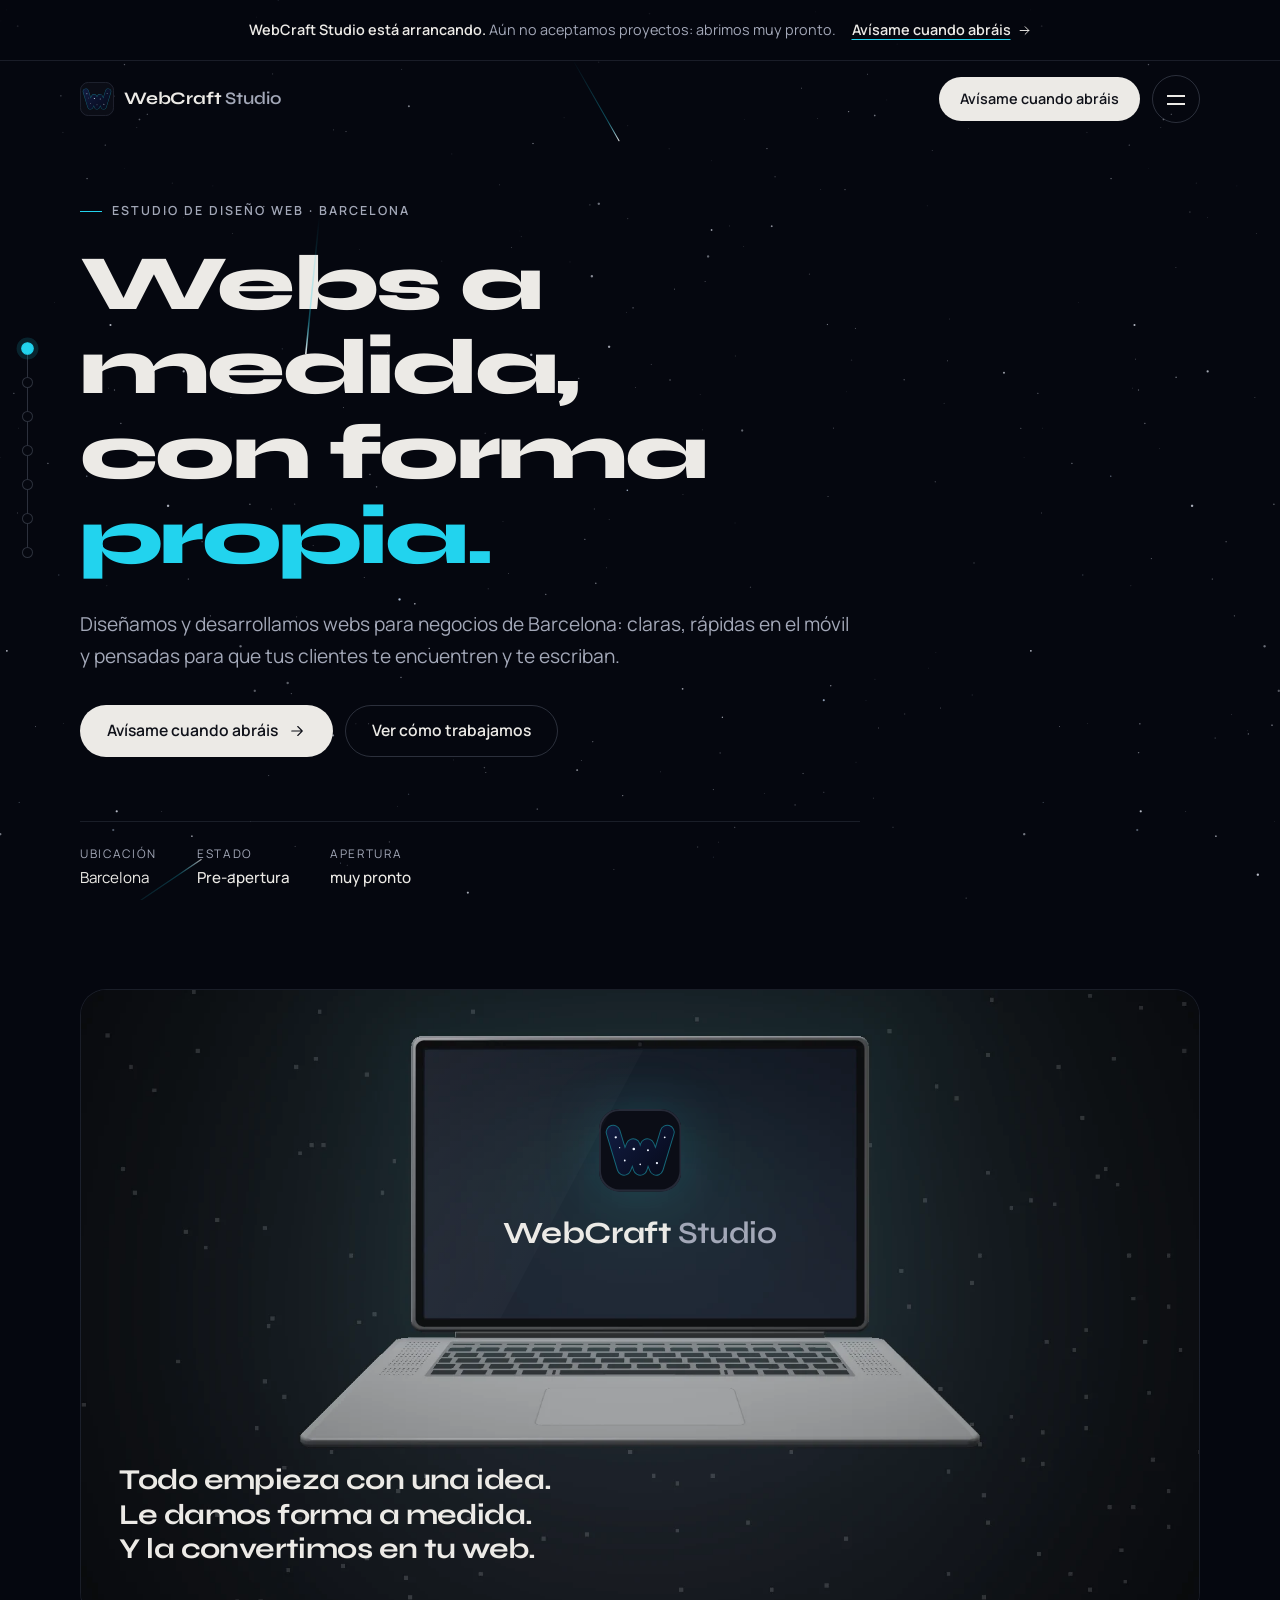
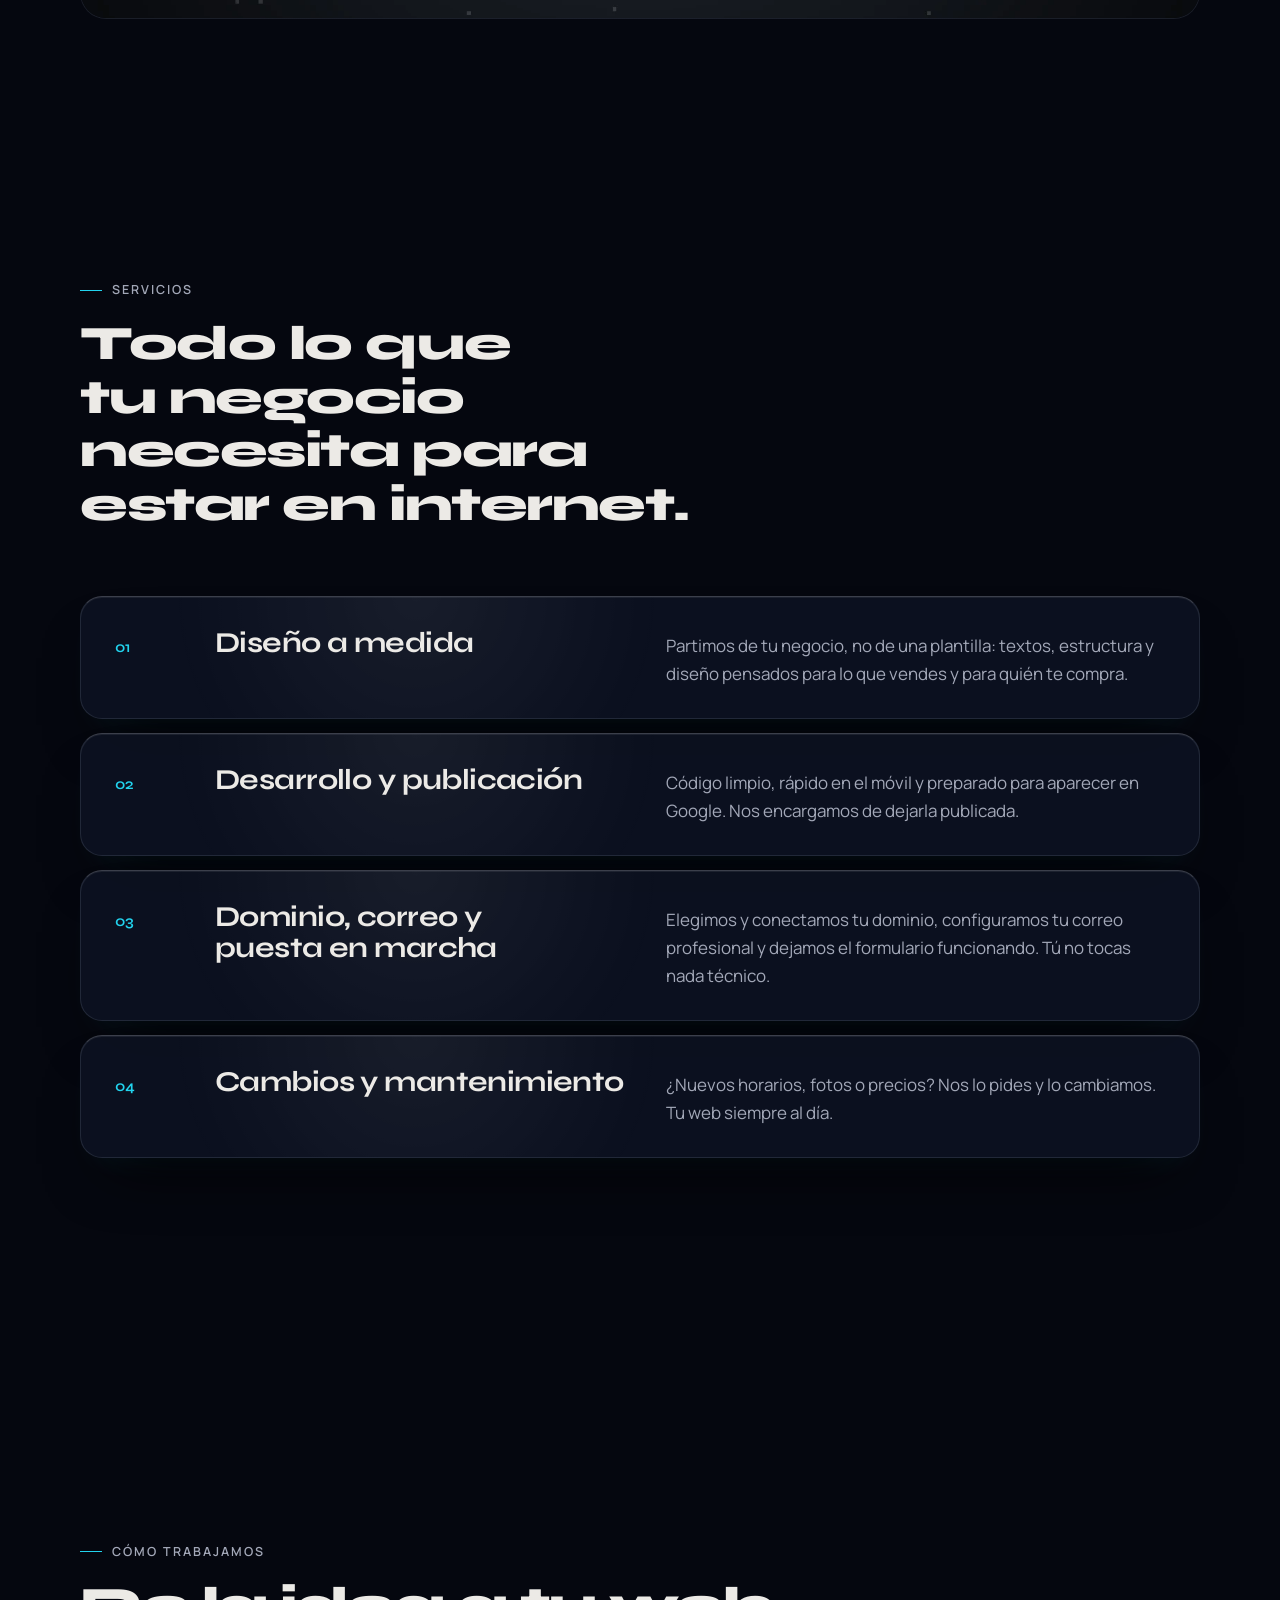
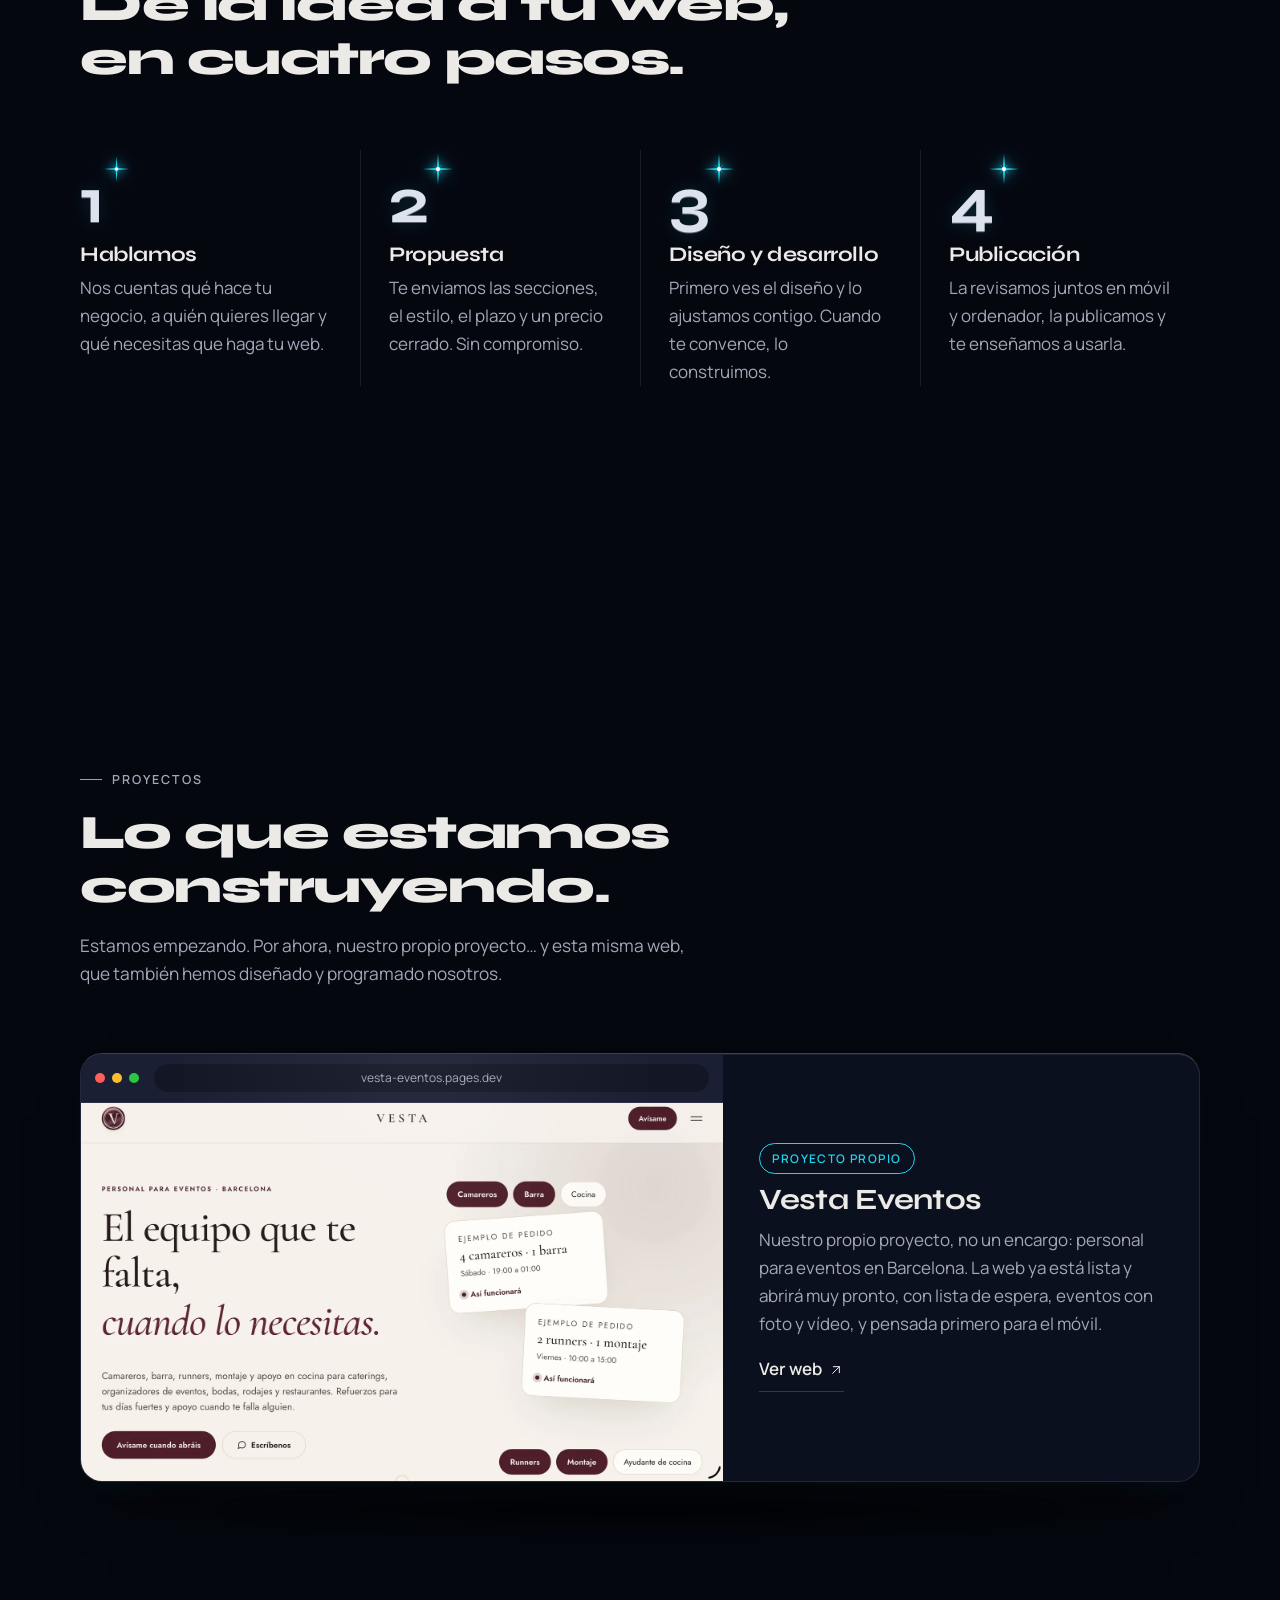
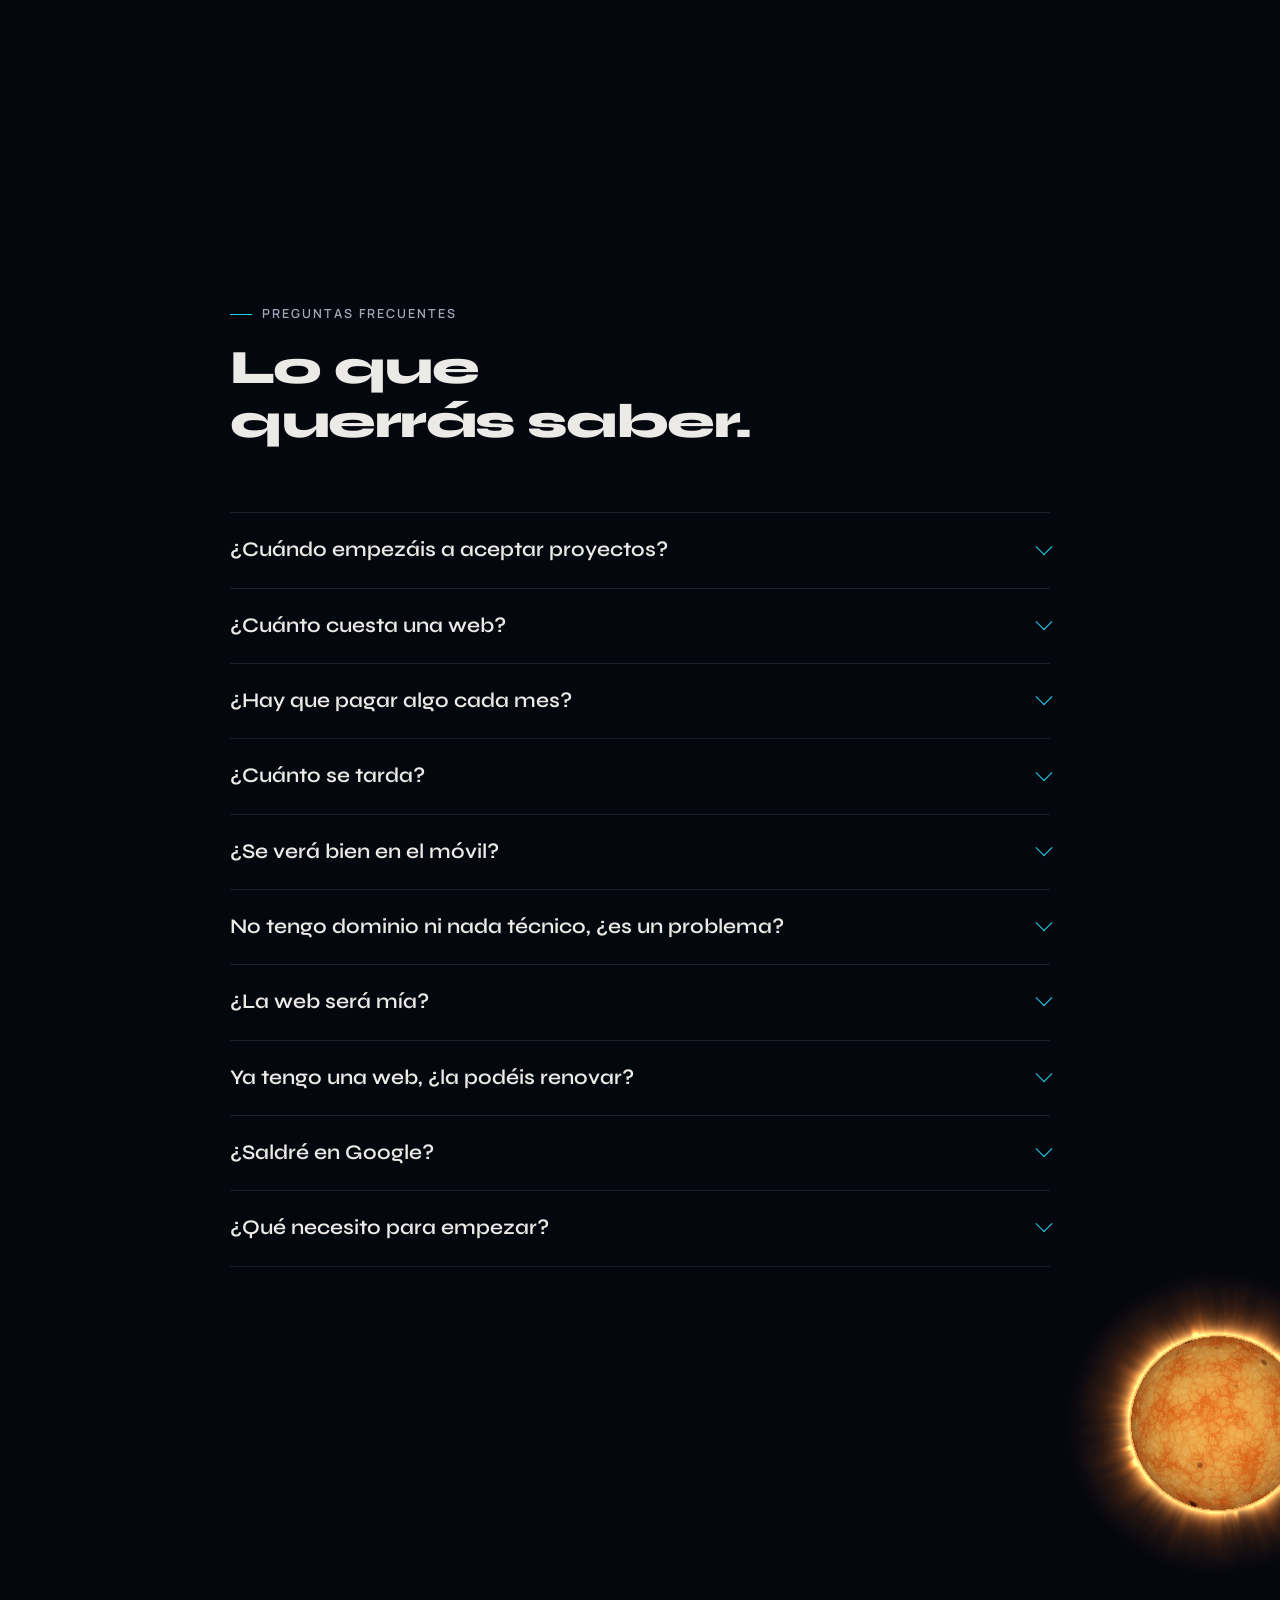
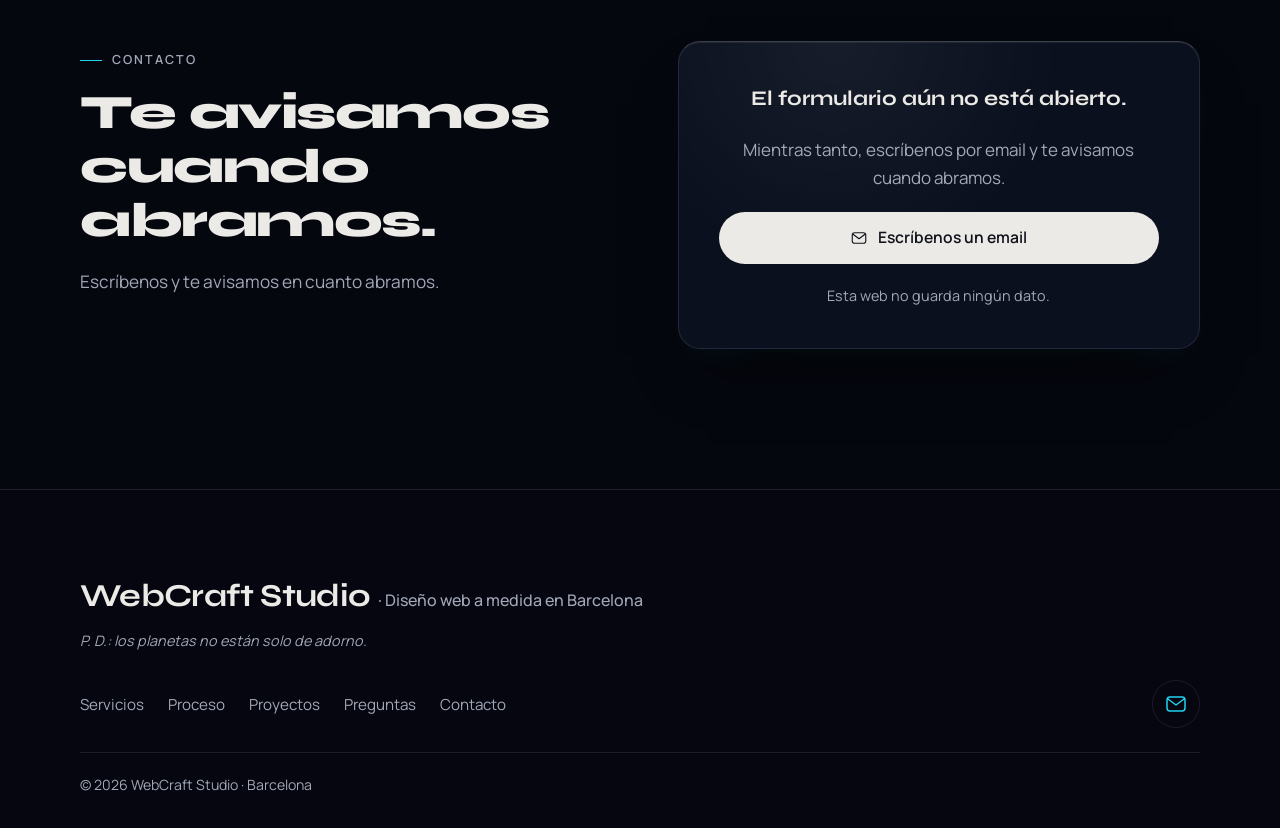
==== commit 15c1899b: "Icono para la pantalla de inicio (iPhone y Android) y manifiesto de la web Co-Authored-By: Claude Op" ====
--- a/index.html
+++ b/index.html
@@ -20,6 +20,13 @@
   <meta property="og:image:alt" content="WebCraft Studio, diseño web a medida en Barcelona">
   <meta name="twitter:card" content="summary_large_image">
   <link rel="icon" href="assets/favicon.svg" type="image/svg+xml">
+  <!-- Icono al añadir la web a la pantalla de inicio (iPhone y Android) -->
+  <link rel="apple-touch-icon" href="assets/icons/apple-touch-icon.png">
+  <link rel="manifest" href="manifest.webmanifest">
+  <meta name="apple-mobile-web-app-title" content="WebCraft">
+  <meta name="apple-mobile-web-app-capable" content="yes">
+  <meta name="mobile-web-app-capable" content="yes">
+  <meta name="apple-mobile-web-app-status-bar-style" content="black">
   <link rel="preload" href="assets/fonts/syne-latin-700-normal.woff2" as="font" type="font/woff2" crossorigin>
   <link rel="preload" href="assets/fonts/manrope-latin-400-normal.woff2" as="font" type="font/woff2" crossorigin>
   <link rel="stylesheet" href="css/styles.css">
--- a/css/espacial.css
+++ b/css/espacial.css
@@ -113,6 +113,9 @@
 /* Planetas interactivos (Saturno, Neptuno y el Sol): botón que contiene el lienzo */
 .planet-btn { display: block; width: 100%; height: 100%; padding: 0; border: 0; border-radius: 50%; background: none; color: inherit; cursor: pointer; pointer-events: auto; position: relative; }
 .planet-btn .planet { cursor: pointer; }
+/* Al pulsar la pista, el Sol "late" una vez para que lo veas */
+.planet-slot--sun.is-called::after { content: ""; position: absolute; inset: 8%; border-radius: 50%; pointer-events: none; box-shadow: 0 0 0 2px rgba(255, 200, 110, .7); animation: sunCall 1.6s .6s ease-out 2 both; }
+@keyframes sunCall { 0% { opacity: 0; transform: scale(.9); } 30% { opacity: 1; } 100% { opacity: 0; transform: scale(1.35); } }
 .planet-btn:focus-visible { outline: 2px solid var(--accent); outline-offset: 8px; }
 /* La pista se "escribe" cuando choca la estrella fugaz */
 .hint.is-hidden { -webkit-mask-image: linear-gradient(90deg, #000 var(--rv, -12%), transparent calc(var(--rv, -12%) + 12%)); mask-image: linear-gradient(90deg, #000 var(--rv, -12%), transparent calc(var(--rv, -12%) + 12%)); }
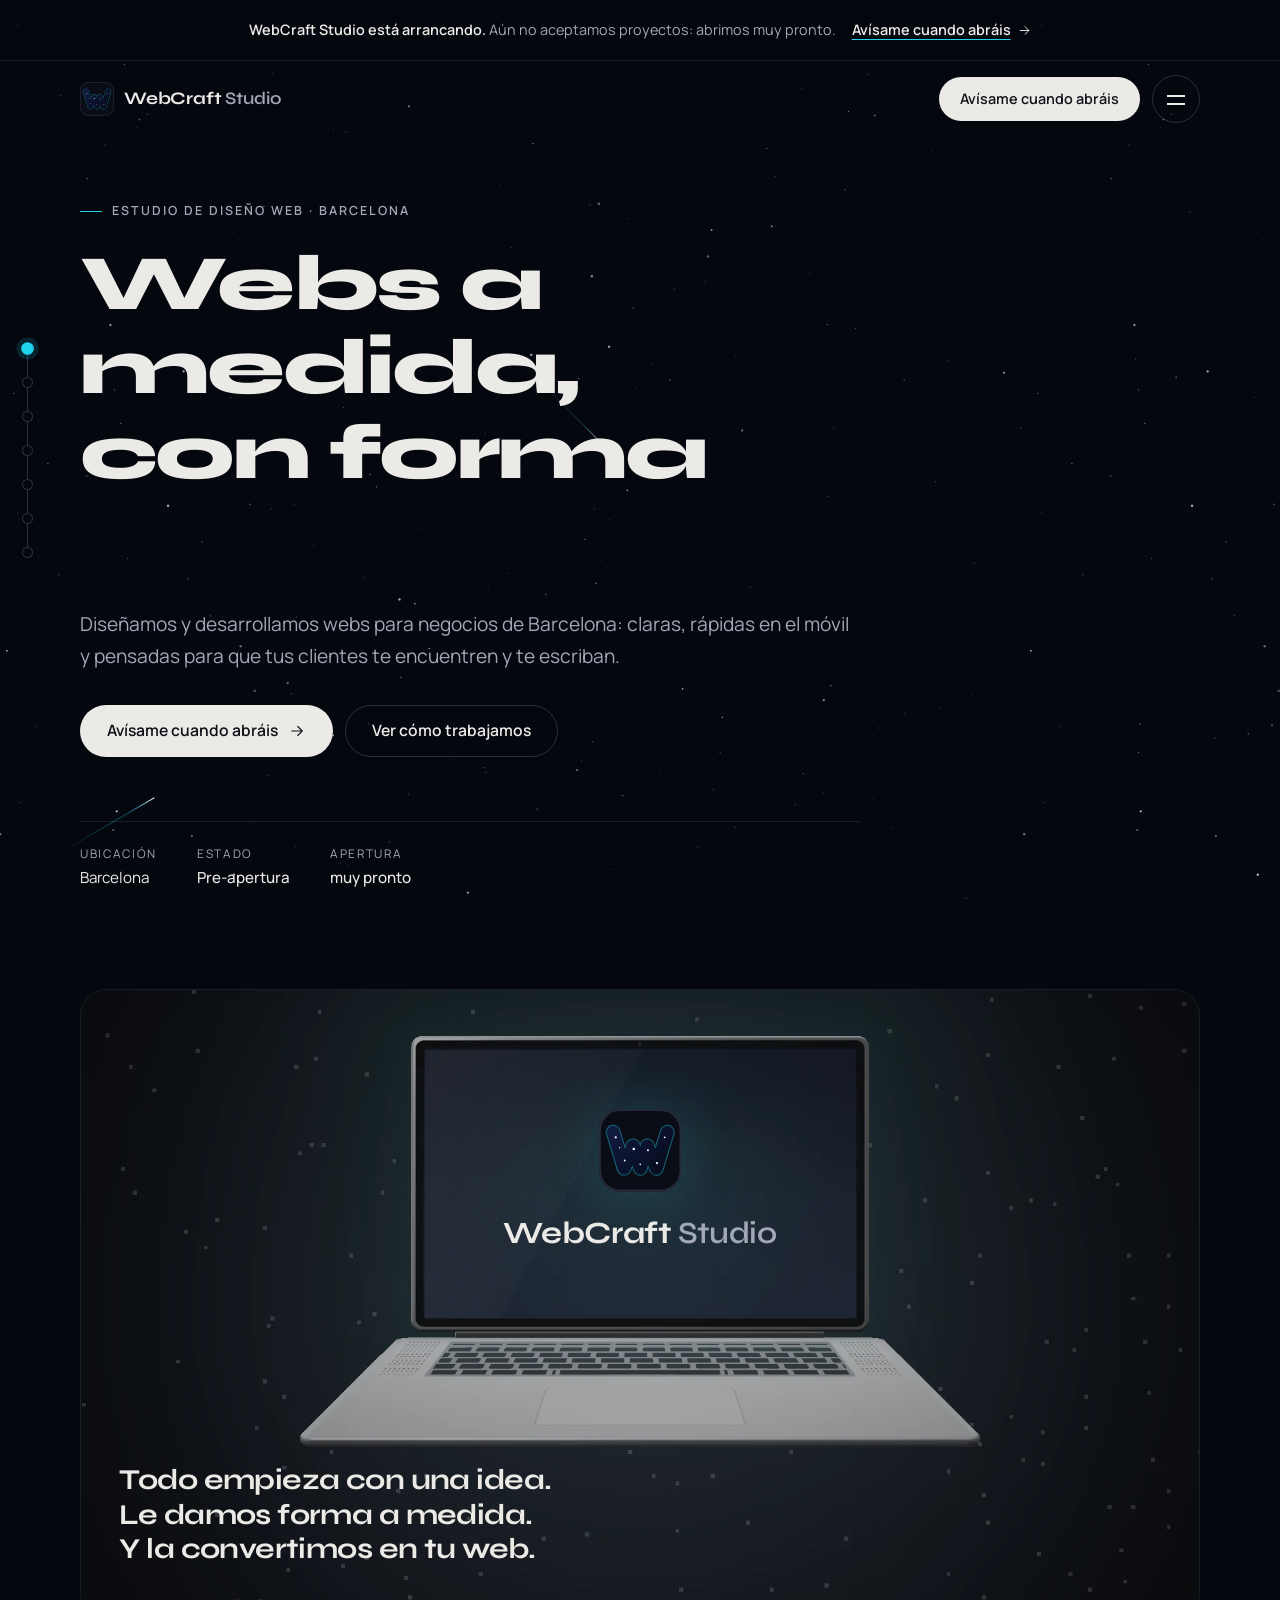
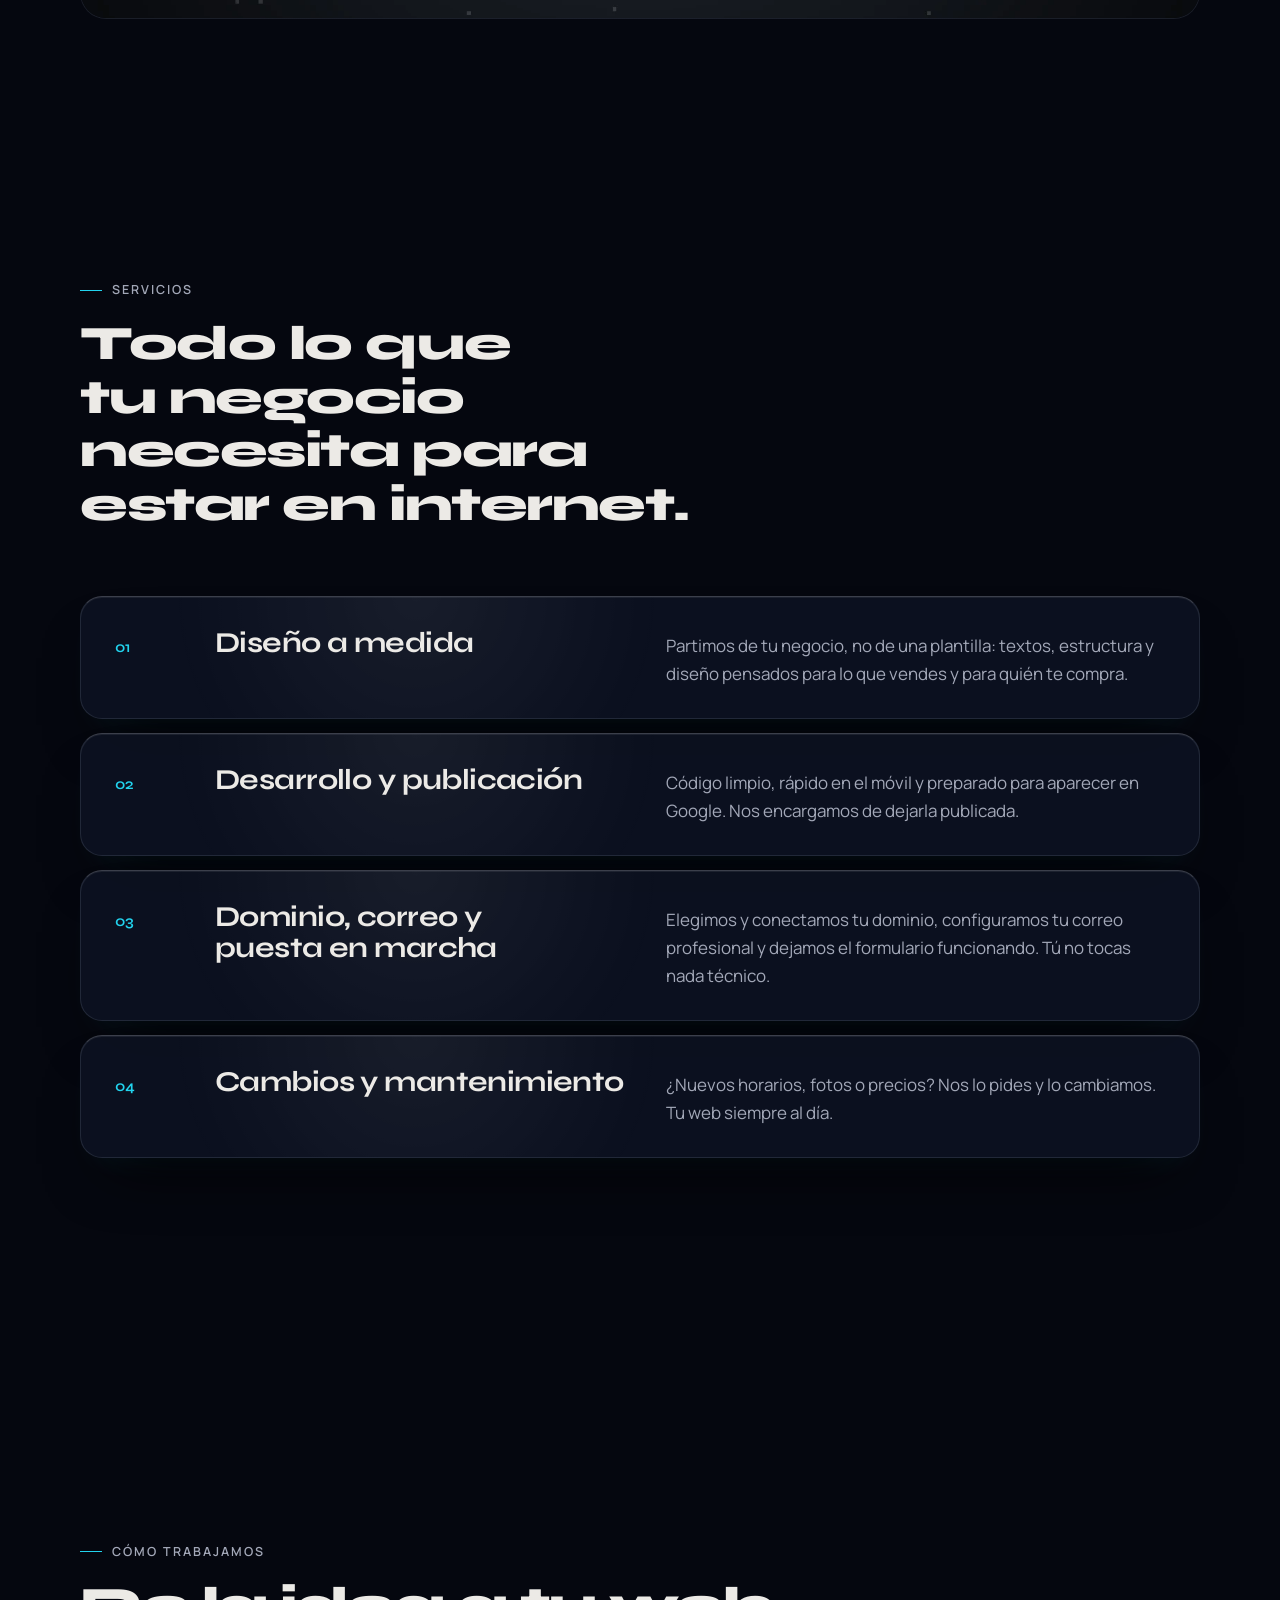
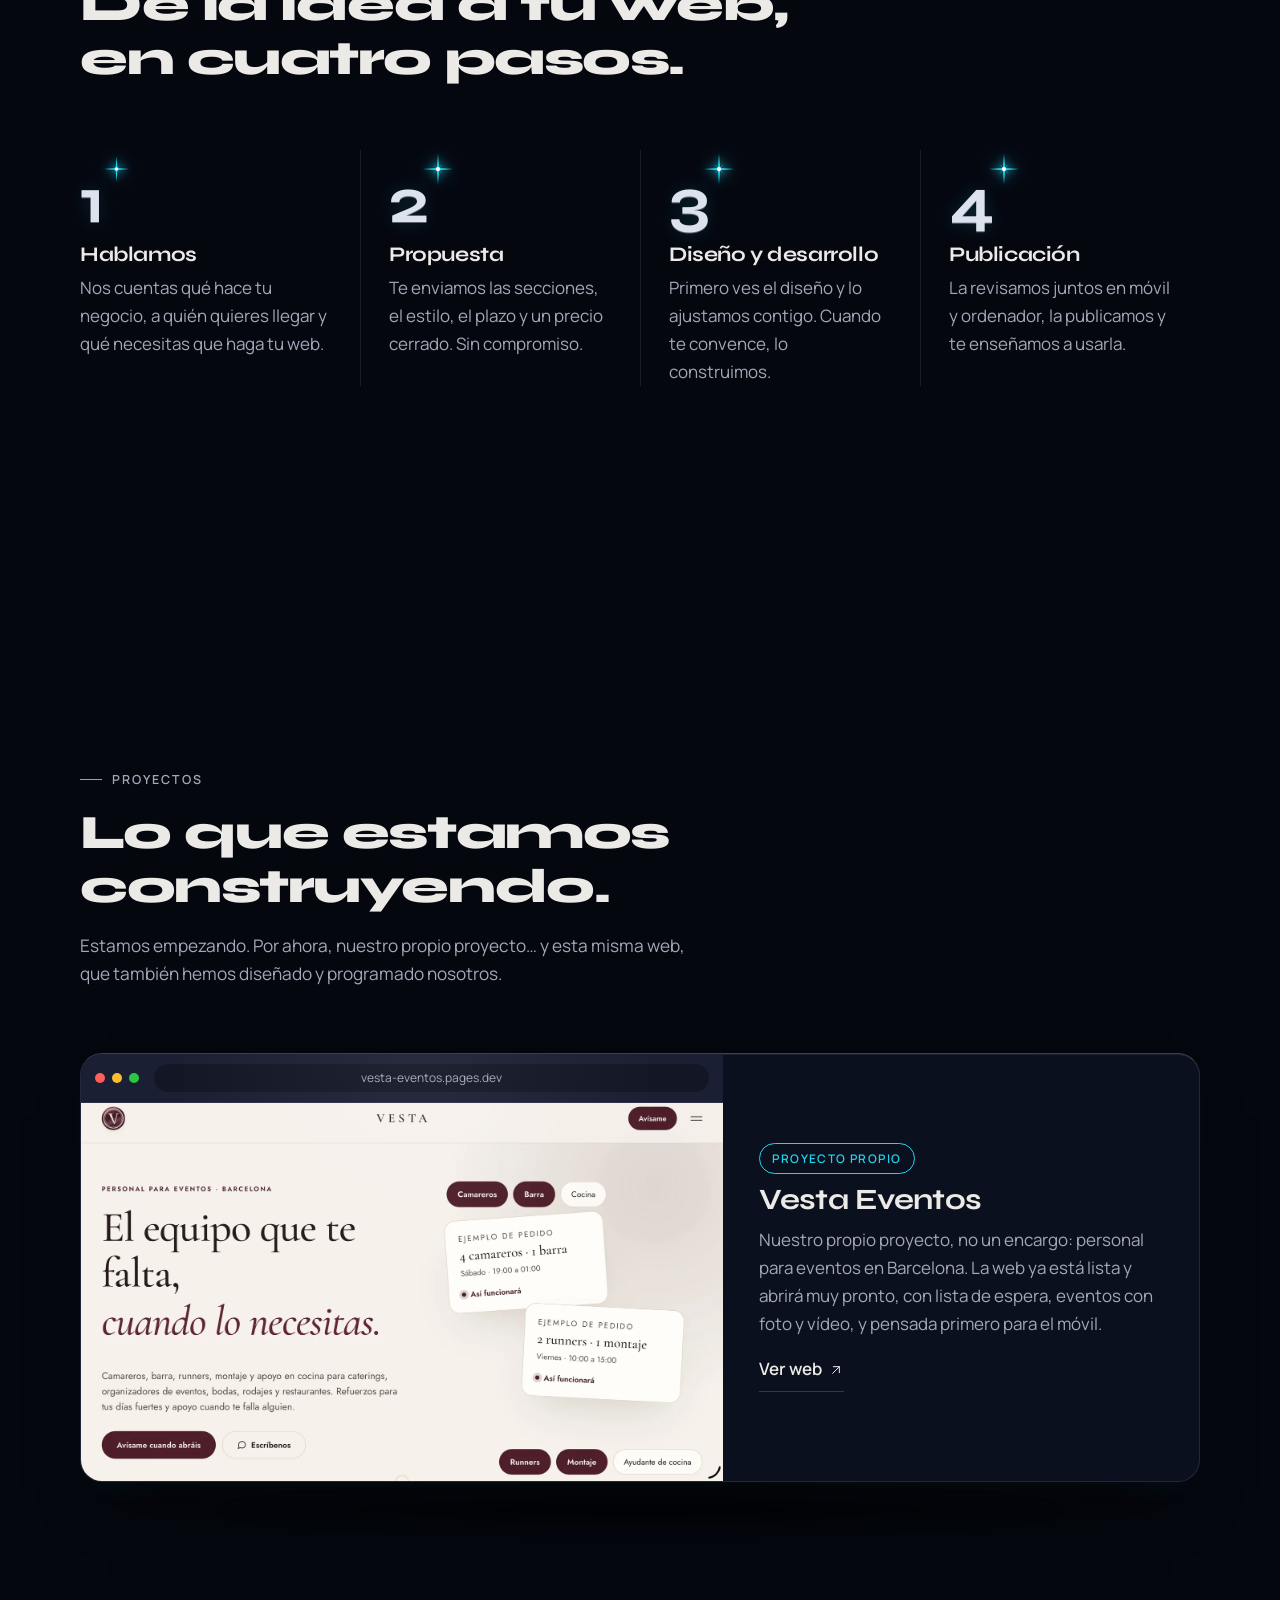
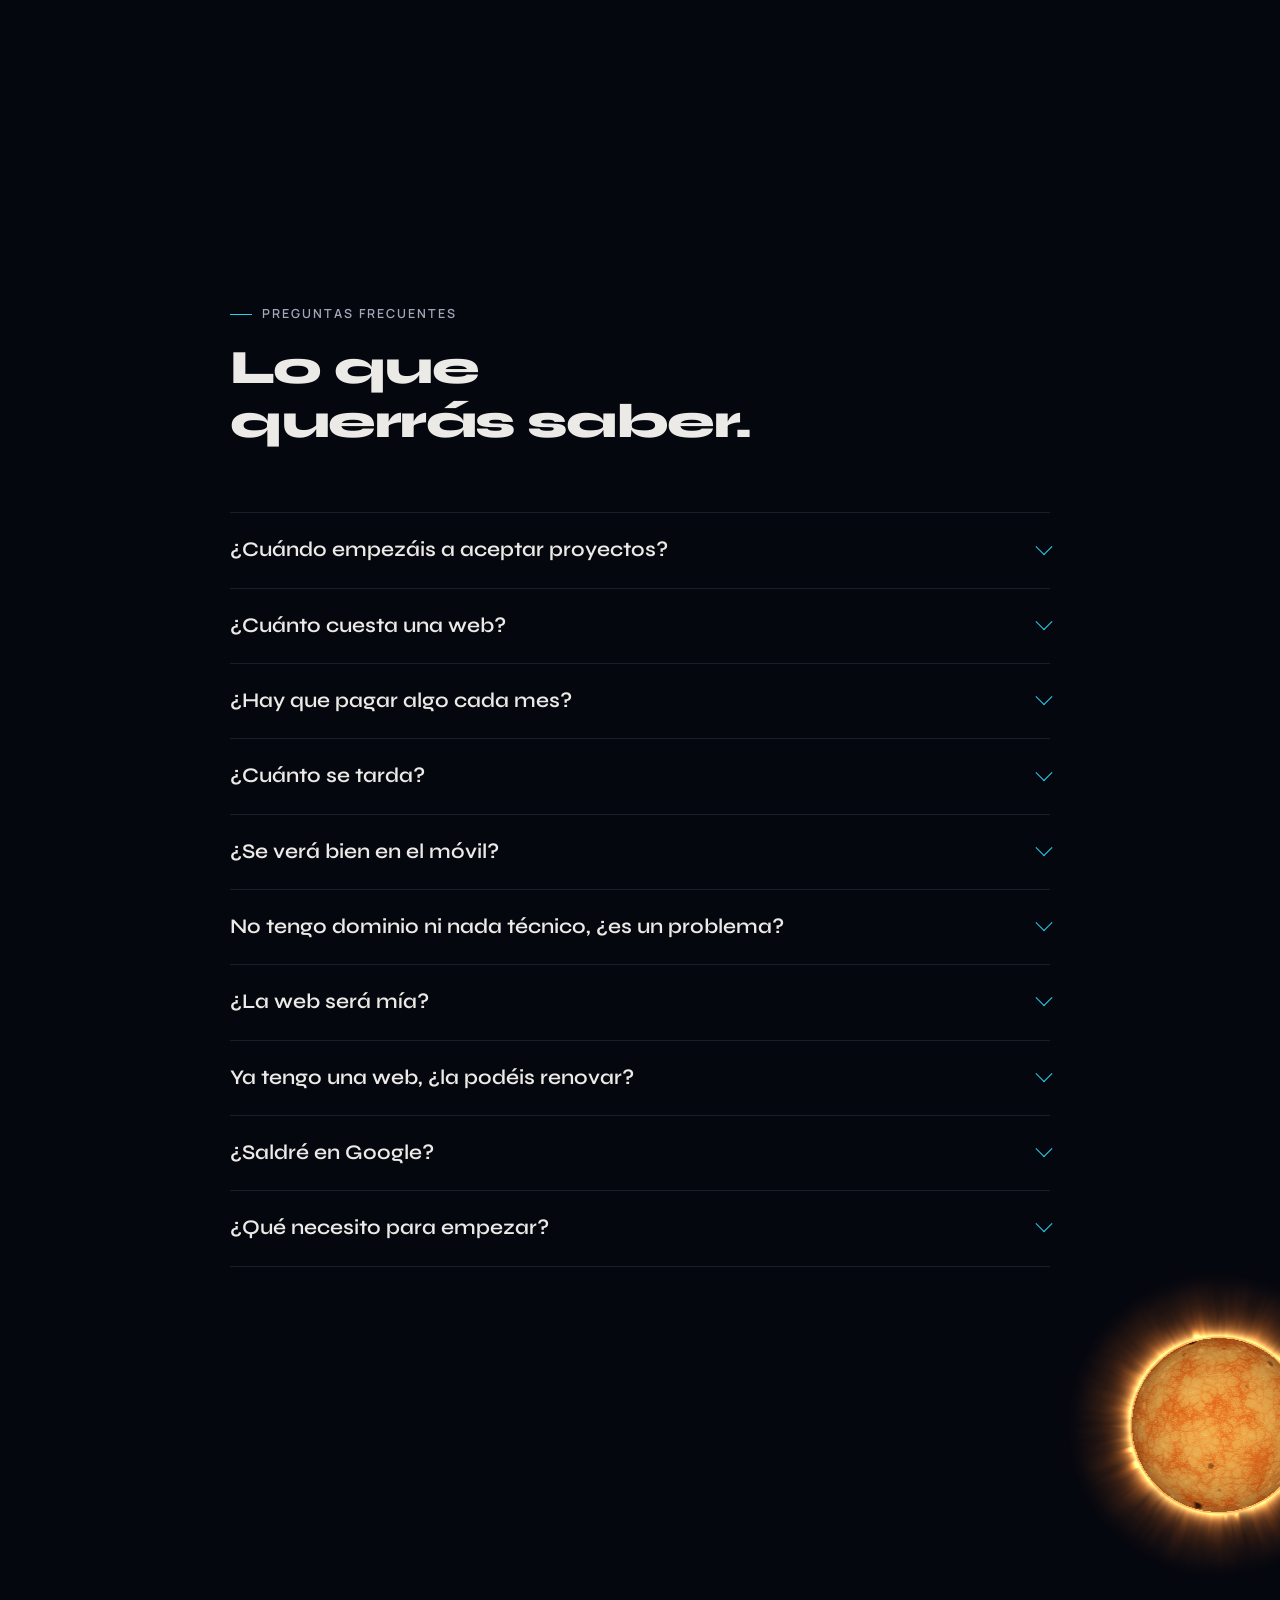
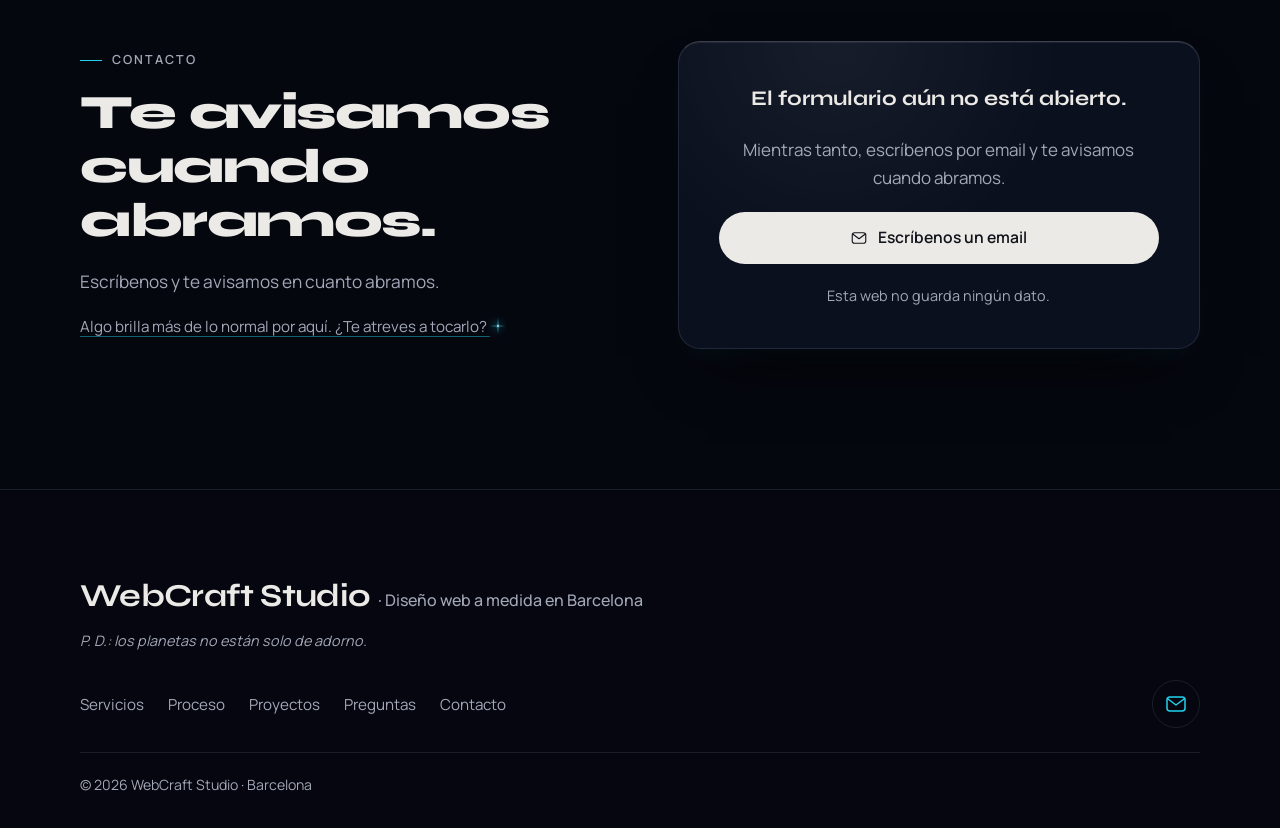
==== commit 43e90447: "Dirección provisional en Cloudflare y etiqueta noindex durante la pre-apertura Co-Authored-By: Claud" ====
--- a/index.html
+++ b/index.html
@@ -5,16 +5,18 @@
   <meta name="viewport" content="width=device-width, initial-scale=1.0, viewport-fit=cover">
   <title>WebCraft Studio · Diseño web a medida en Barcelona</title>
   <meta name="description" content="Estudio de diseño y desarrollo web en Barcelona. Webs a medida, claras y rápidas en el móvil, pensadas para que tus clientes te encuentren y te escriban. Abrimos muy pronto.">
+  <!-- Pre-apertura: que los buscadores no la indexen. Quitar al abrir al público (ver LANZAMIENTO.md) -->
+  <meta name="robots" content="noindex, nofollow">
   <meta name="theme-color" content="#05070F">
   <!-- Las direcciones de esta cabecera se actualizan con tools/aplicar-url.mjs (SITE_URL en js/config.js) -->
-  <link rel="canonical" href="https://webcraft-studio.pages.dev/">
+  <link rel="canonical" href="https://webcraft-studio.webcraftstudio-bcn.workers.dev/">
   <meta property="og:type" content="website">
   <meta property="og:locale" content="es_ES">
   <meta property="og:site_name" content="WebCraft Studio">
   <meta property="og:title" content="WebCraft Studio · Diseño web a medida en Barcelona">
   <meta property="og:description" content="Webs a medida, con forma propia. Abrimos muy pronto.">
-  <meta property="og:url" content="https://webcraft-studio.pages.dev/">
-  <meta property="og:image" content="https://webcraft-studio.pages.dev/assets/og-image.png">
+  <meta property="og:url" content="https://webcraft-studio.webcraftstudio-bcn.workers.dev/">
+  <meta property="og:image" content="https://webcraft-studio.webcraftstudio-bcn.workers.dev/assets/og-image.png">
   <meta property="og:image:width" content="1200">
   <meta property="og:image:height" content="630">
   <meta property="og:image:alt" content="WebCraft Studio, diseño web a medida en Barcelona">
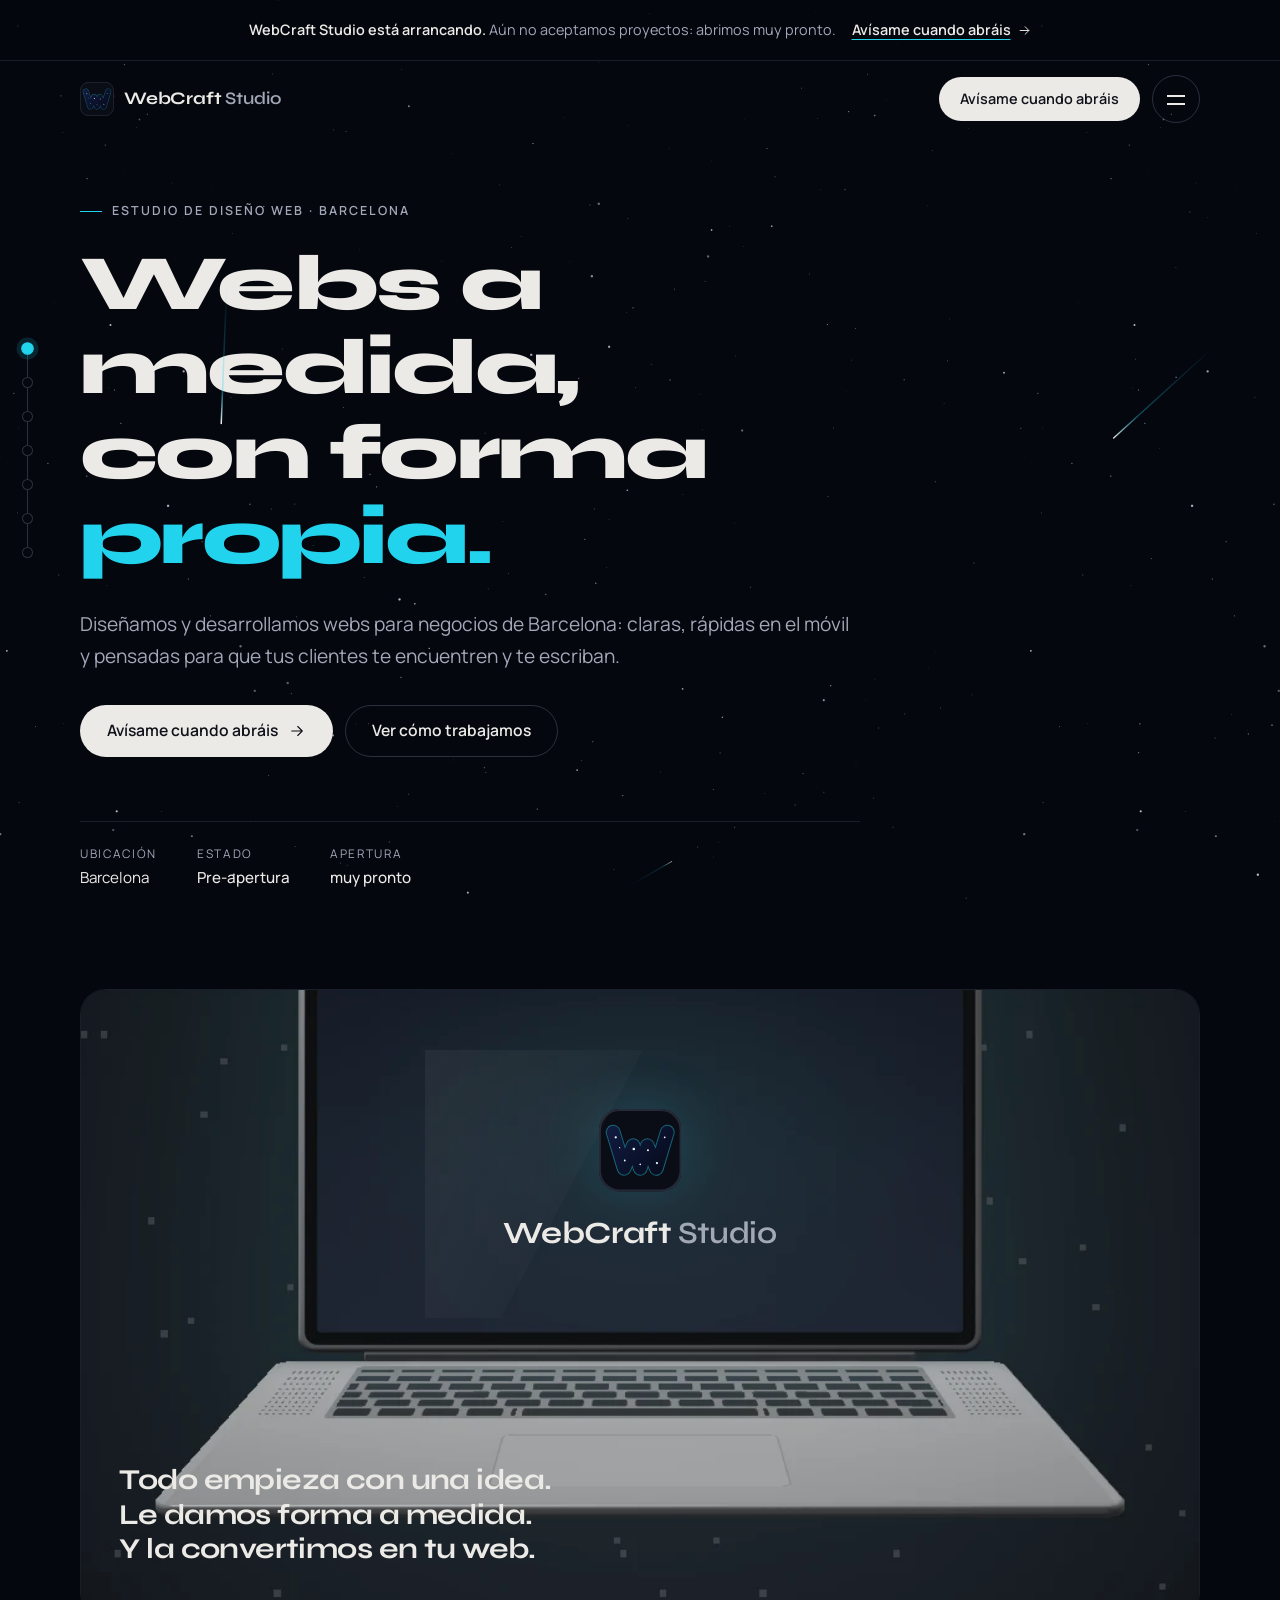
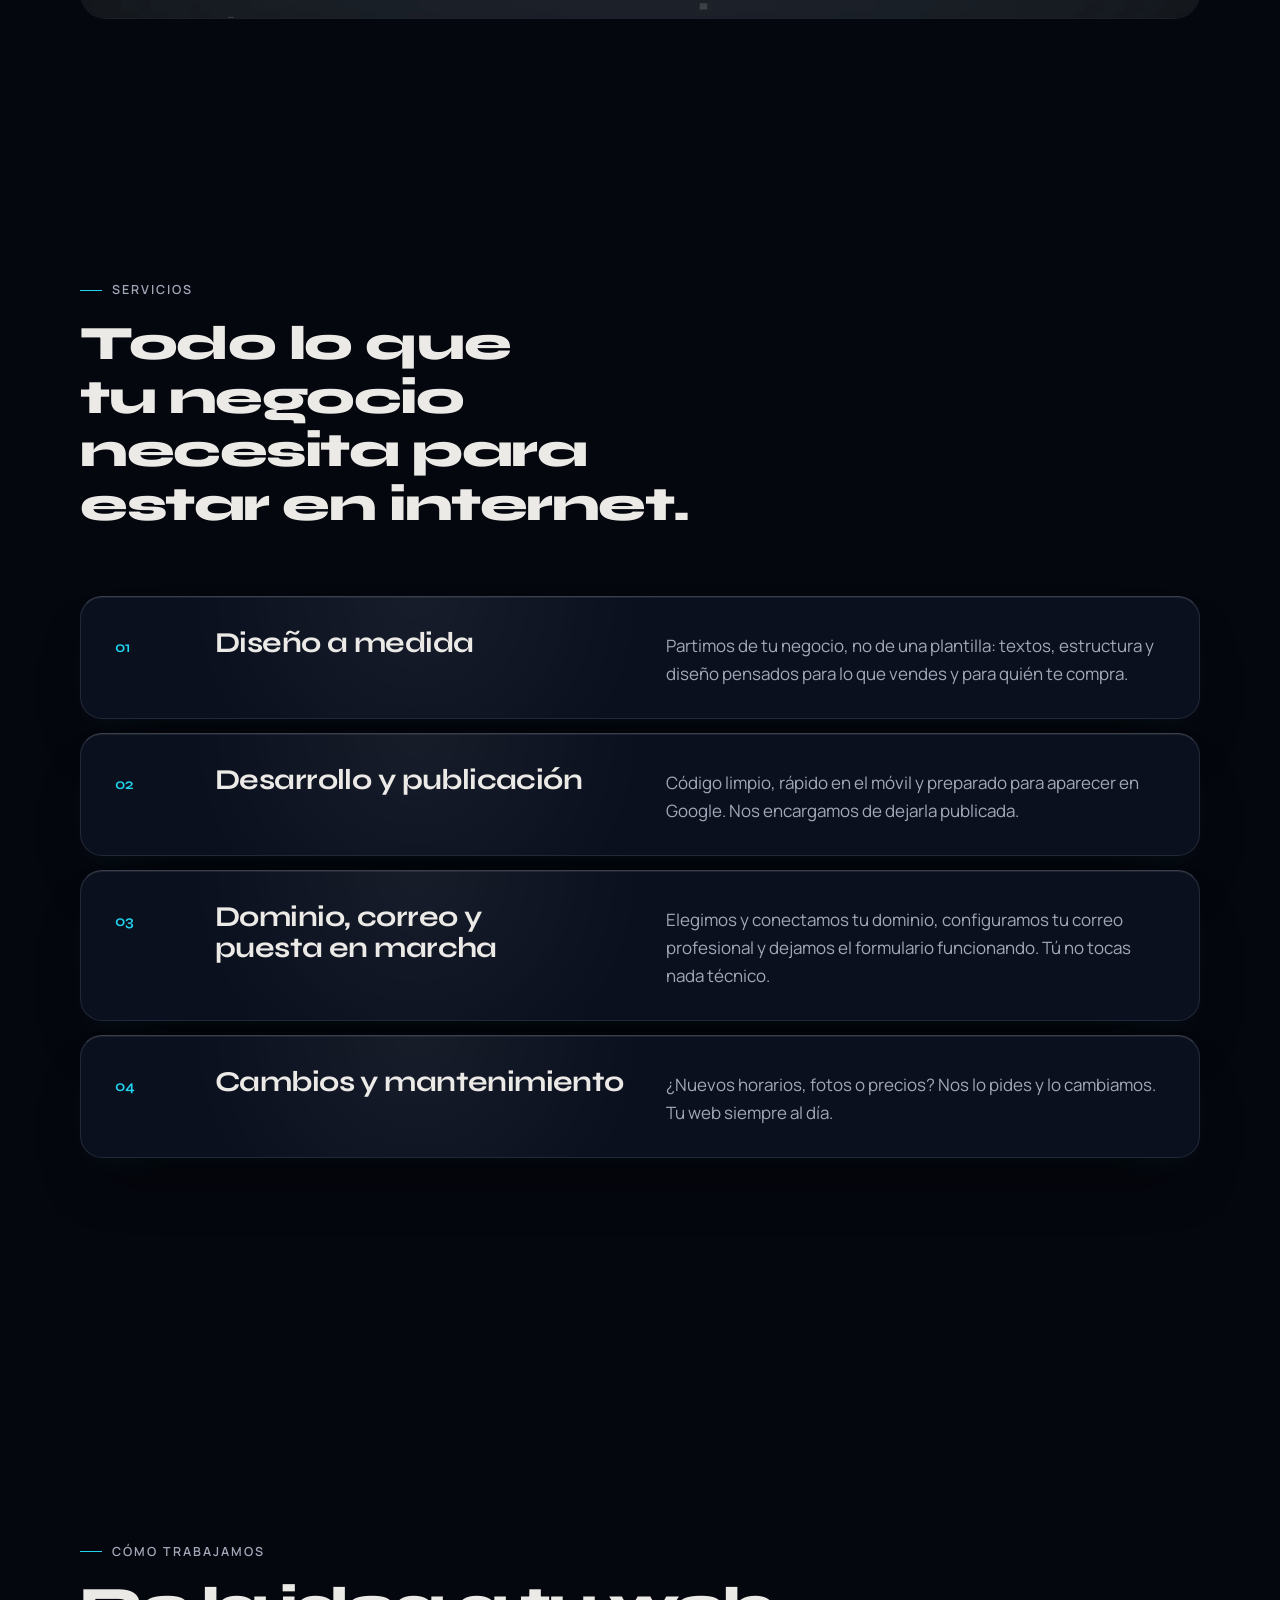
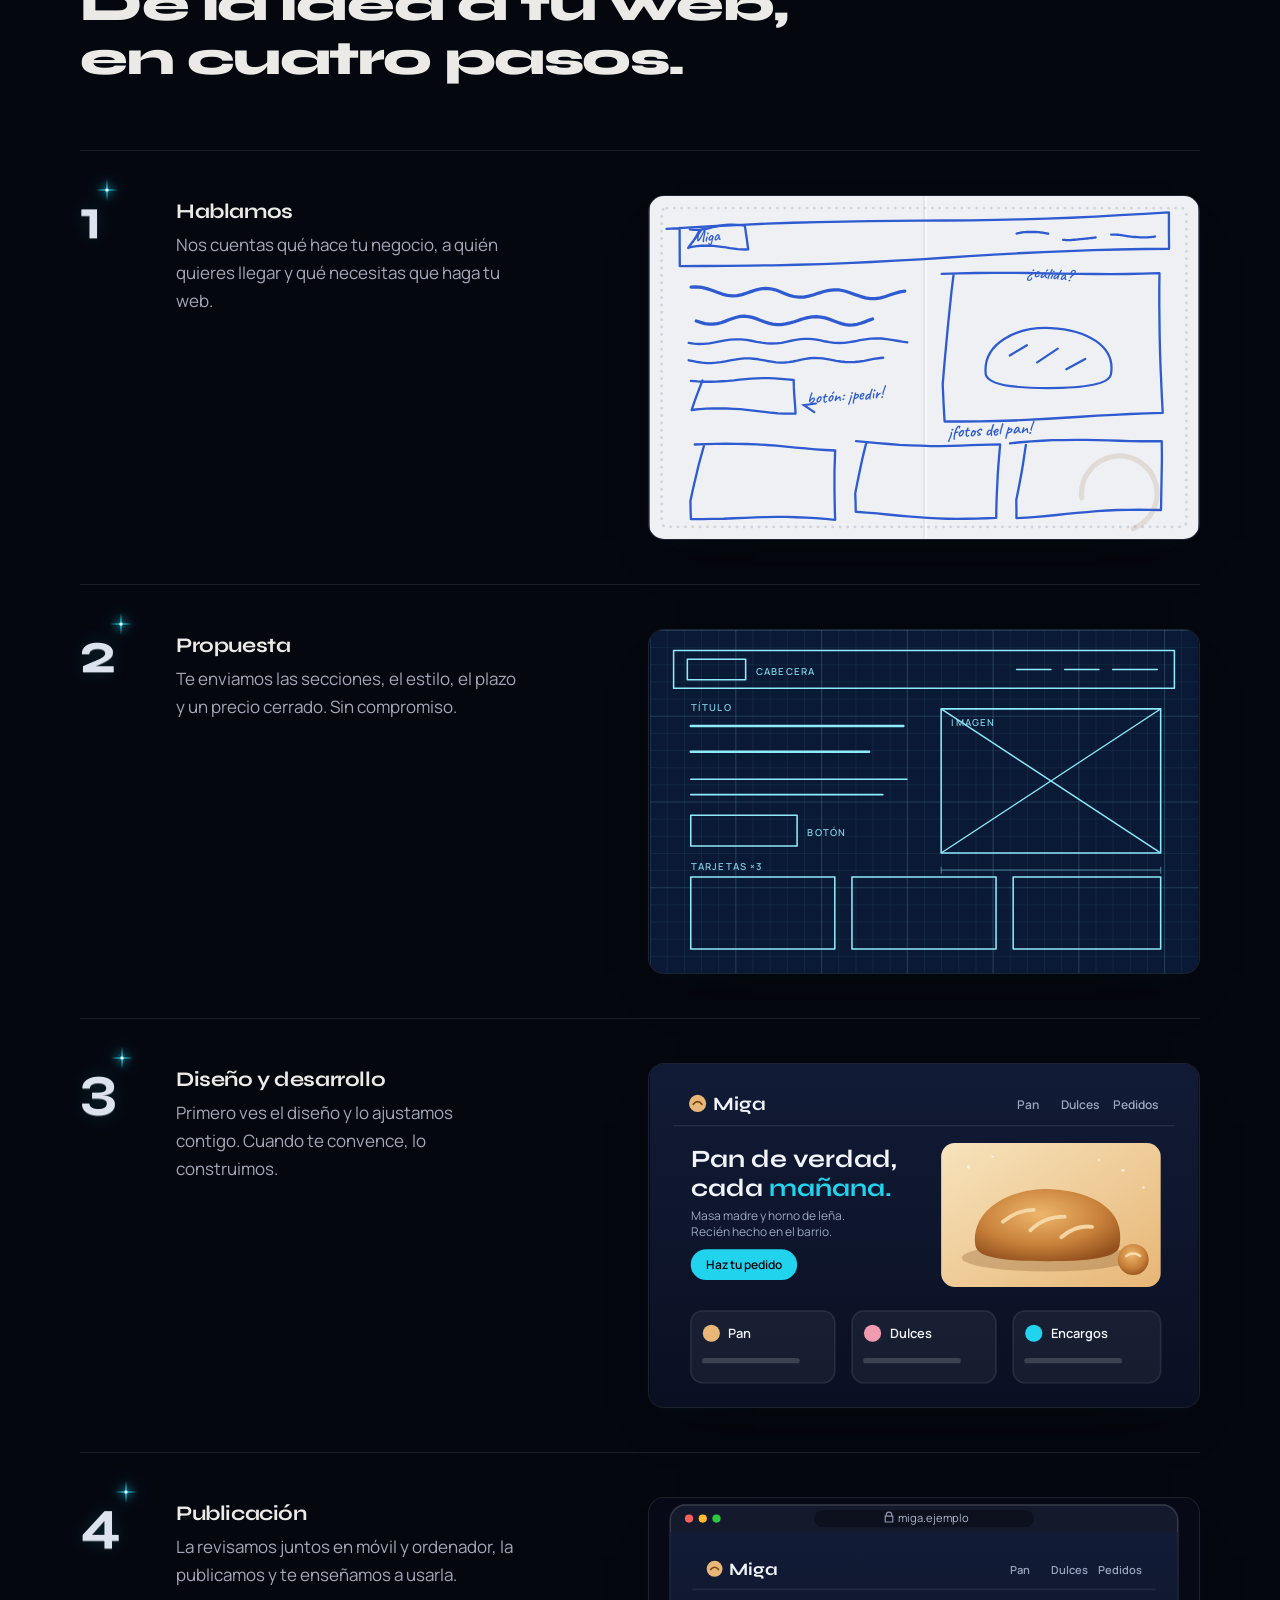
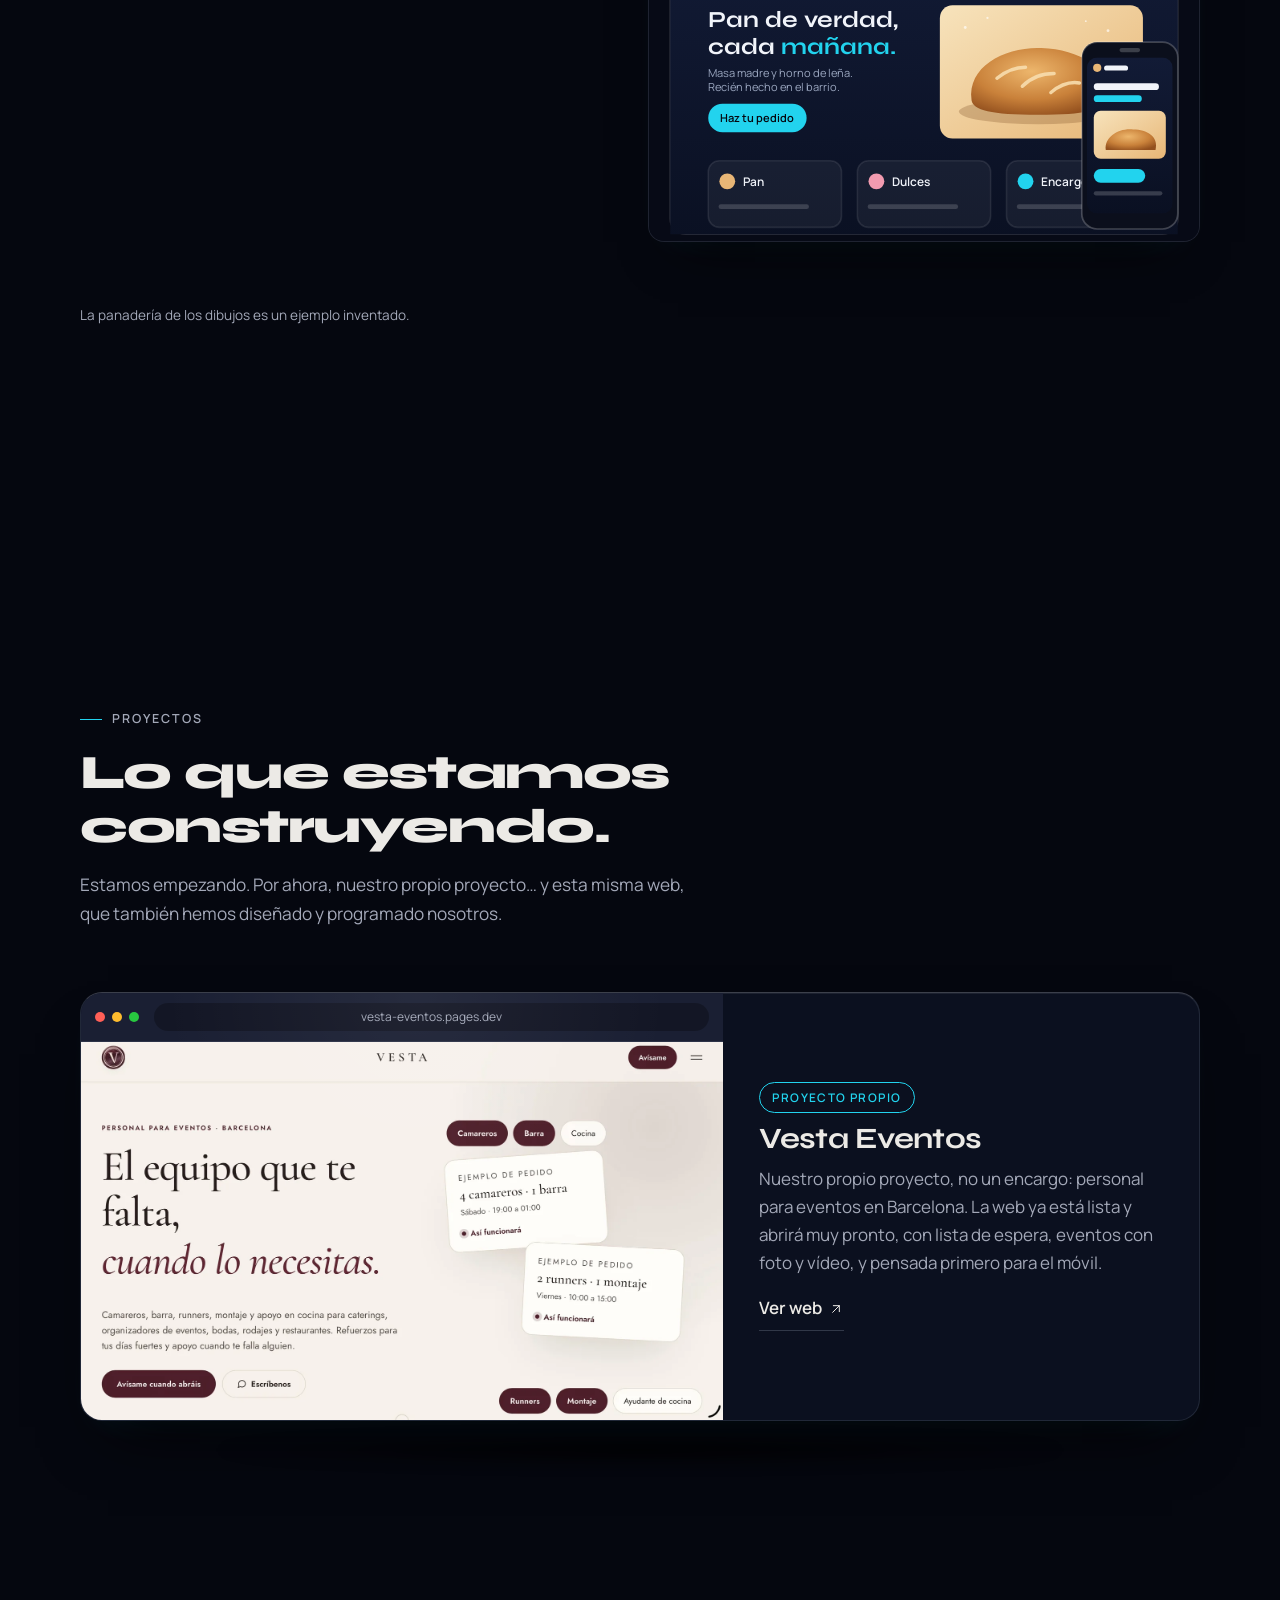
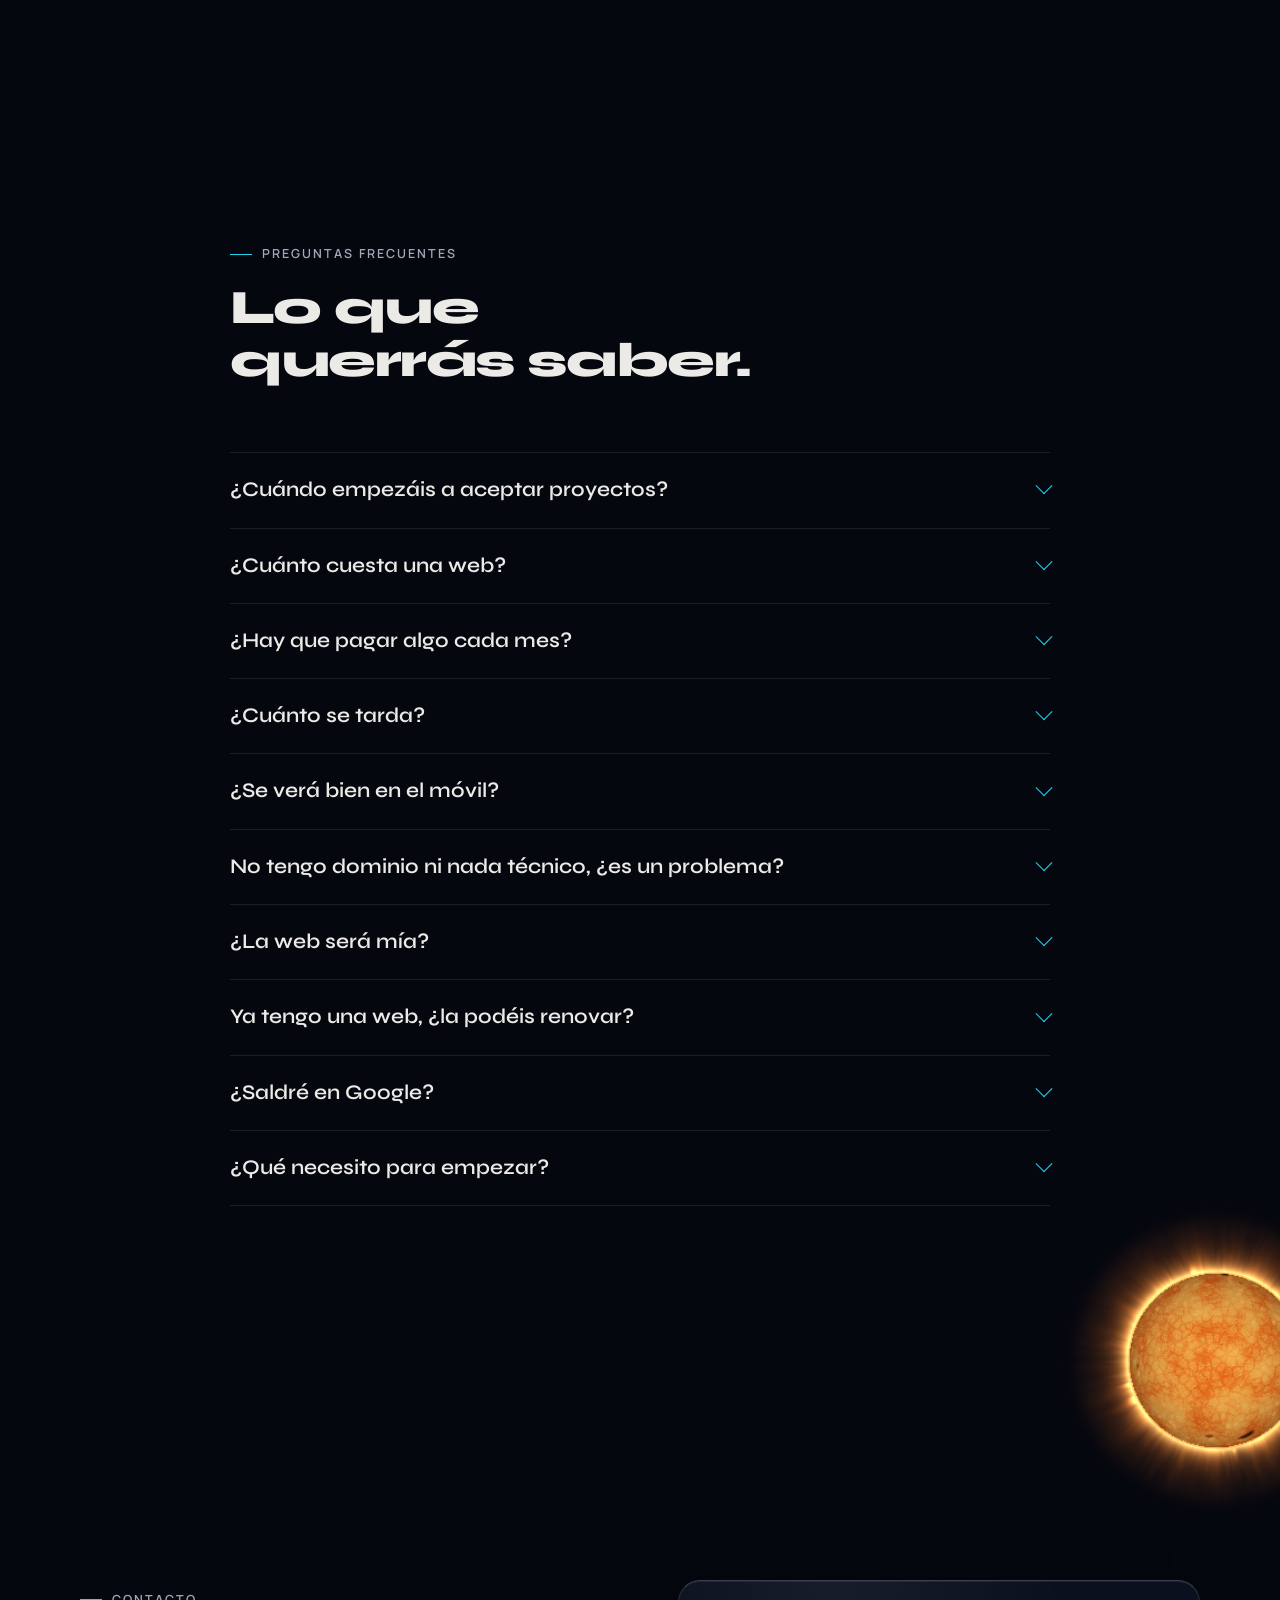
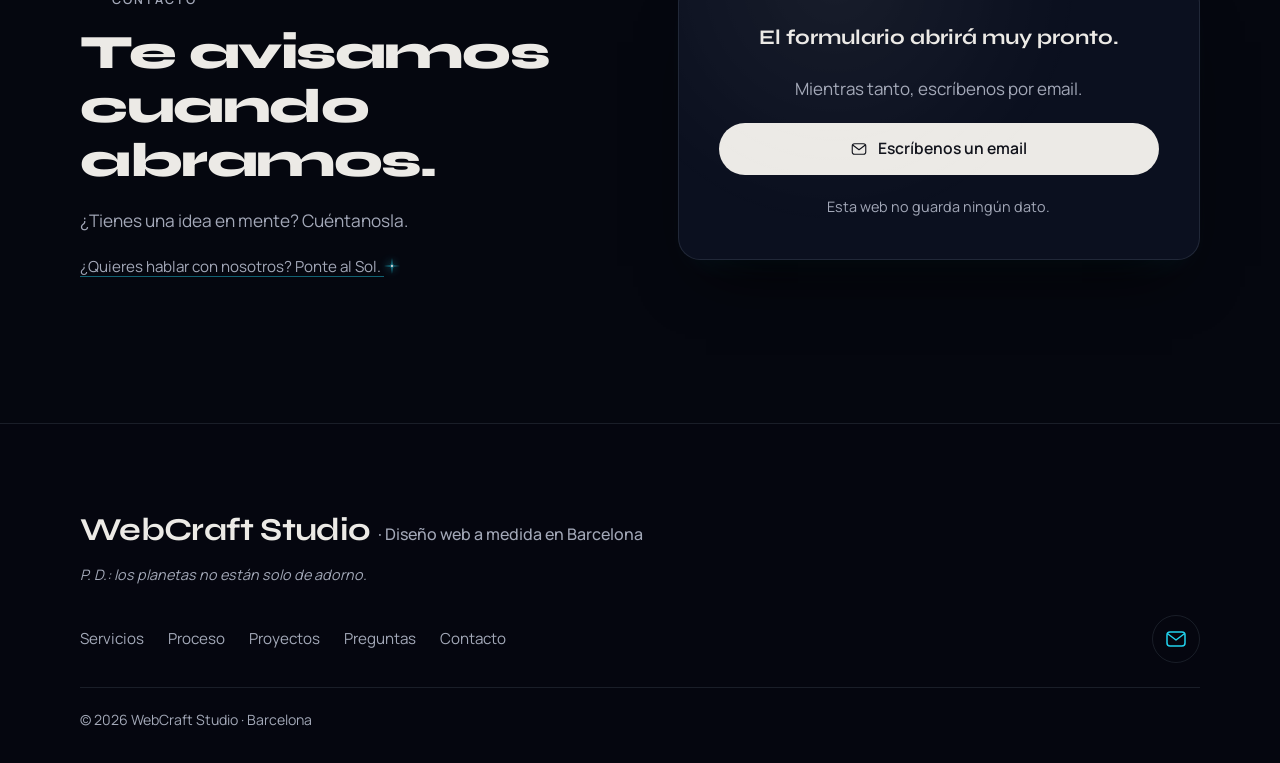
==== commit e7dcd080: "Cómo trabajamos: mini web de ejemplo que evoluciona con el scroll; textos de contacto sin repetir - " ====
--- a/index.html
+++ b/index.html
@@ -33,6 +33,7 @@
   <link rel="preload" href="assets/fonts/manrope-latin-400-normal.woff2" as="font" type="font/woff2" crossorigin>
   <link rel="stylesheet" href="css/styles.css">
   <link rel="stylesheet" href="css/espacial.css">
+  <link rel="stylesheet" href="css/proceso.css">
   <script src="js/config.js"></script>
   <script>
     (function (d, C) {
@@ -247,23 +248,28 @@
             <span class="step__num" aria-hidden="true">1<svg class="step__star"><use href="#i-destello"/></svg></span>
             <h3>Hablamos</h3>
             <p>Nos cuentas qué hace tu negocio, a quién quieres llegar y qué necesitas que haga tu web.</p>
+            <figure class="mini" data-stage="1" aria-hidden="true"></figure>
           </li>
           <li class="step" data-reveal>
             <span class="step__num" aria-hidden="true">2<svg class="step__star"><use href="#i-destello"/></svg></span>
             <h3>Propuesta</h3>
             <p>Te enviamos las secciones, el estilo, el plazo y un precio cerrado. Sin compromiso.</p>
+            <figure class="mini" data-stage="2" aria-hidden="true"></figure>
           </li>
           <li class="step" data-reveal>
             <span class="step__num" aria-hidden="true">3<svg class="step__star"><use href="#i-destello"/></svg></span>
             <h3>Diseño y desarrollo</h3>
             <p>Primero ves el diseño y lo ajustamos contigo. Cuando te convence, lo construimos.</p>
+            <figure class="mini" data-stage="3" aria-hidden="true"></figure>
           </li>
           <li class="step" data-reveal>
             <span class="step__num" aria-hidden="true">4<svg class="step__star"><use href="#i-destello"/></svg></span>
             <h3>Publicación</h3>
             <p>La revisamos juntos en móvil y ordenador, la publicamos y te enseñamos a usarla.</p>
+            <figure class="mini" data-stage="4" aria-hidden="true"></figure>
           </li>
         </ol>
+        <p class="steps__note" data-reveal>La panadería de los dibujos es un ejemplo inventado.</p>
       </div>
     </section>
 
@@ -393,7 +399,7 @@
 
         <!-- Mientras FORMULARIO_ACTIVO sea false: contacto sin formulario (no guarda datos). Usa EMAIL e INSTAGRAM de js/config.js -->
         <div class="form contact-alt" id="contact-alt" hidden>
-          <p class="contact-alt__title">El formulario aún no está abierto.</p>
+          <p class="contact-alt__title">El formulario abrirá muy pronto.</p>
           <p class="contact-alt__text" id="contact-alt-text">Muy pronto podrás escribirnos desde aquí.</p>
           <div class="contact-alt__actions">
             <a class="btn btn--primary btn--block" id="alt-email" href="#" hidden><svg aria-hidden="true"><use href="#i-mail"/></svg> Escríbenos un email</a>
@@ -445,6 +451,7 @@
   <script src="js/metal.js" defer></script>
   <script src="js/main.js" defer></script>
   <script src="js/espacial.js" defer></script>
+  <script src="js/proceso.js" defer></script>
   <script src="js/sorpresas.js" defer></script>
 </body>
 </html>
--- a/css/styles.css
+++ b/css/styles.css
@@ -299,16 +299,7 @@
 @keyframes stepTwinkle { 0%, 100% { opacity: 1; transform: scale(1) rotate(0deg); } 50% { opacity: .55; transform: scale(.78) rotate(12deg); } }
 .step h3 { font-size: 1.3rem; margin-bottom: 8px; }
 .step p { color: var(--muted); }
-@media (min-width: 768px) {
-  .steps { grid-template-columns: repeat(2, minmax(0, 1fr)); gap: 0 40px; }
-}
-@media (min-width: 1100px) {
-  .steps { grid-template-columns: repeat(4, minmax(0, 1fr)); gap: 0; }
-  .step { padding: 0 28px 0 0; border-top: 0; }
-  .step + .step { padding-left: 28px; border-left: 1px solid var(--line); }
-  .step__num { position: relative; display: inline-block; font-size: 4rem; margin-bottom: 30px; }
-  .step__star { width: 30px; height: 30px; right: -24px; top: -16px; }
-}
+/* Disposición de los pasos con su mini web: css/proceso.css */
 
 /* Proyectos */
 .projects { display: grid; grid-template-columns: 1fr; gap: 20px; }
--- a/css/proceso.css
+++ b/css/proceso.css
@@ -0,0 +1,59 @@
+/* =========================================================
+   WebCraft Studio — "Cómo trabajamos" con mini web de ejemplo (js/proceso.js)
+   Móvil: la mini web va debajo del texto de cada paso.
+   Ordenador: texto a la izquierda y mini web a la derecha, paso a paso.
+   ========================================================= */
+@font-face { font-family: "Caveat"; src: url("../assets/fonts/caveat-latin-600-normal.woff2") format("woff2"); font-weight: 600; font-display: swap; }
+
+.mini {
+  position: relative; margin: 20px 0 4px -80px; width: calc(100% + 80px); max-width: 520px;
+  aspect-ratio: 320 / 200; border-radius: 16px; overflow: hidden; isolation: isolate;
+  border: 1px solid rgba(200, 212, 240, .12);
+  box-shadow: 0 30px 50px -30px rgba(0, 0, 0, .9), 0 10px 30px -20px rgba(34, 211, 238, .18);
+  background: #070A16;
+}
+.mini:empty { display: none; }
+.mini__svg { display: block; width: 100%; height: 100%; }
+.mini__fx { position: absolute; inset: 0; width: 100%; height: 100%; pointer-events: none; }
+
+/* Textos de la mini web */
+.mini text { font-family: var(--font-body); }
+.mw-logo { font-family: var(--font-display) !important; font-weight: 700; font-size: 11px; fill: #F1F4FA; }
+.mw-nav { font-size: 7px; font-weight: 600; fill: #9AA6BF; }
+.mw-h1 { font-family: var(--font-display) !important; font-weight: 700; font-size: 14.5px; fill: #F1F4FA; }
+.mw-p { font-size: 7px; fill: #9AA6BF; }
+.mw-btn { font-size: 7px; font-weight: 700; fill: #05070F; text-anchor: middle; }
+.mw-card { font-size: 7.5px; font-weight: 600; fill: #F1F4FA; }
+.mw-url { font-size: 6.5px; fill: #AEB7CB; }
+.mw-note { font-family: "Caveat", "Segoe Print", "Bradley Hand", cursive !important; font-weight: 600; fill: rgb(47, 91, 208); }
+.mw-label text { font-size: 5.6px; font-weight: 600; letter-spacing: .12em; fill: rgba(142, 235, 250, .85); }
+
+/* Brillo holográfico al terminar el paso 4 (una vez) */
+.mini__holo {
+  position: absolute; inset: 0; pointer-events: none; opacity: 0; mix-blend-mode: screen;
+  background: linear-gradient(115deg, transparent 30%, rgba(34, 211, 238, .28) 42%, rgba(255, 150, 235, .22) 50%, rgba(150, 190, 255, .28) 58%, transparent 70%);
+  background-size: 260% 100%; background-position: 120% 0;
+}
+.mini.is-shine .mini__holo { animation: miniHolo 1.6s .15s cubic-bezier(.4, 0, .2, 1) both; }
+@keyframes miniHolo { 0% { opacity: 0; background-position: 120% 0; } 15% { opacity: 1; } 85% { opacity: 1; } 100% { opacity: 0; background-position: -20% 0; } }
+
+.steps__note { margin-top: 18px; color: var(--muted); font-size: .85rem; }
+
+@media (min-width: 560px) { .mini { margin-left: 0; width: 100%; } }
+
+/* Ordenador y tablet horizontal: texto | mini web */
+@media (min-width: 900px) {
+  .steps { grid-template-columns: 1fr; }
+  .step {
+    display: grid; grid-template-columns: minmax(0, .85fr) minmax(0, 1.15fr); grid-template-rows: auto 1fr;
+    column-gap: clamp(32px, 5vw, 72px); align-items: start; padding: 44px 0 44px 96px;
+  }
+  .step__num { top: 40px; font-size: 3.6rem; }
+  .step h3 { grid-column: 1; grid-row: 1; margin-top: 6px; }
+  .step p { grid-column: 1; grid-row: 2; max-width: 34ch; }
+  .mini { grid-column: 2; grid-row: 1 / span 2; margin: 0; width: 100%; max-width: 560px; justify-self: end; }
+}
+
+@media (prefers-reduced-motion: reduce) {
+  .mini__holo { display: none; }
+}
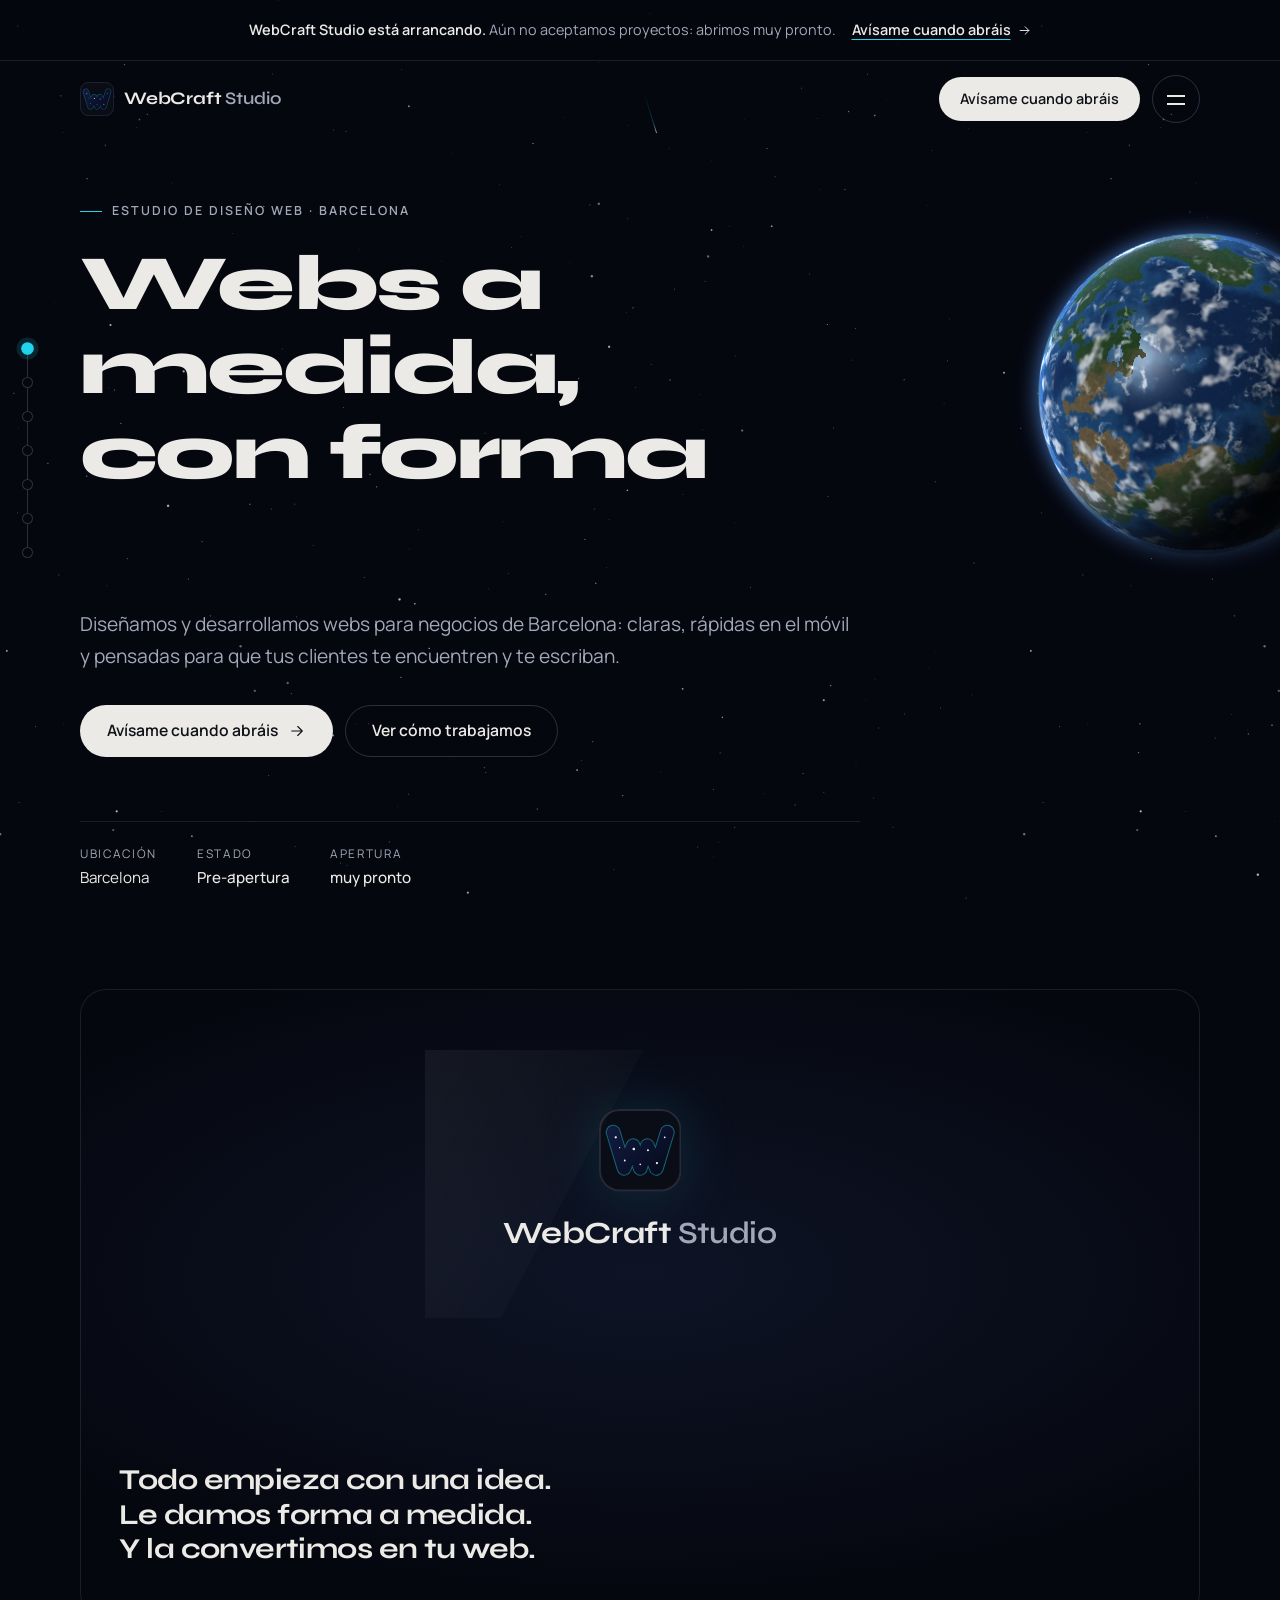
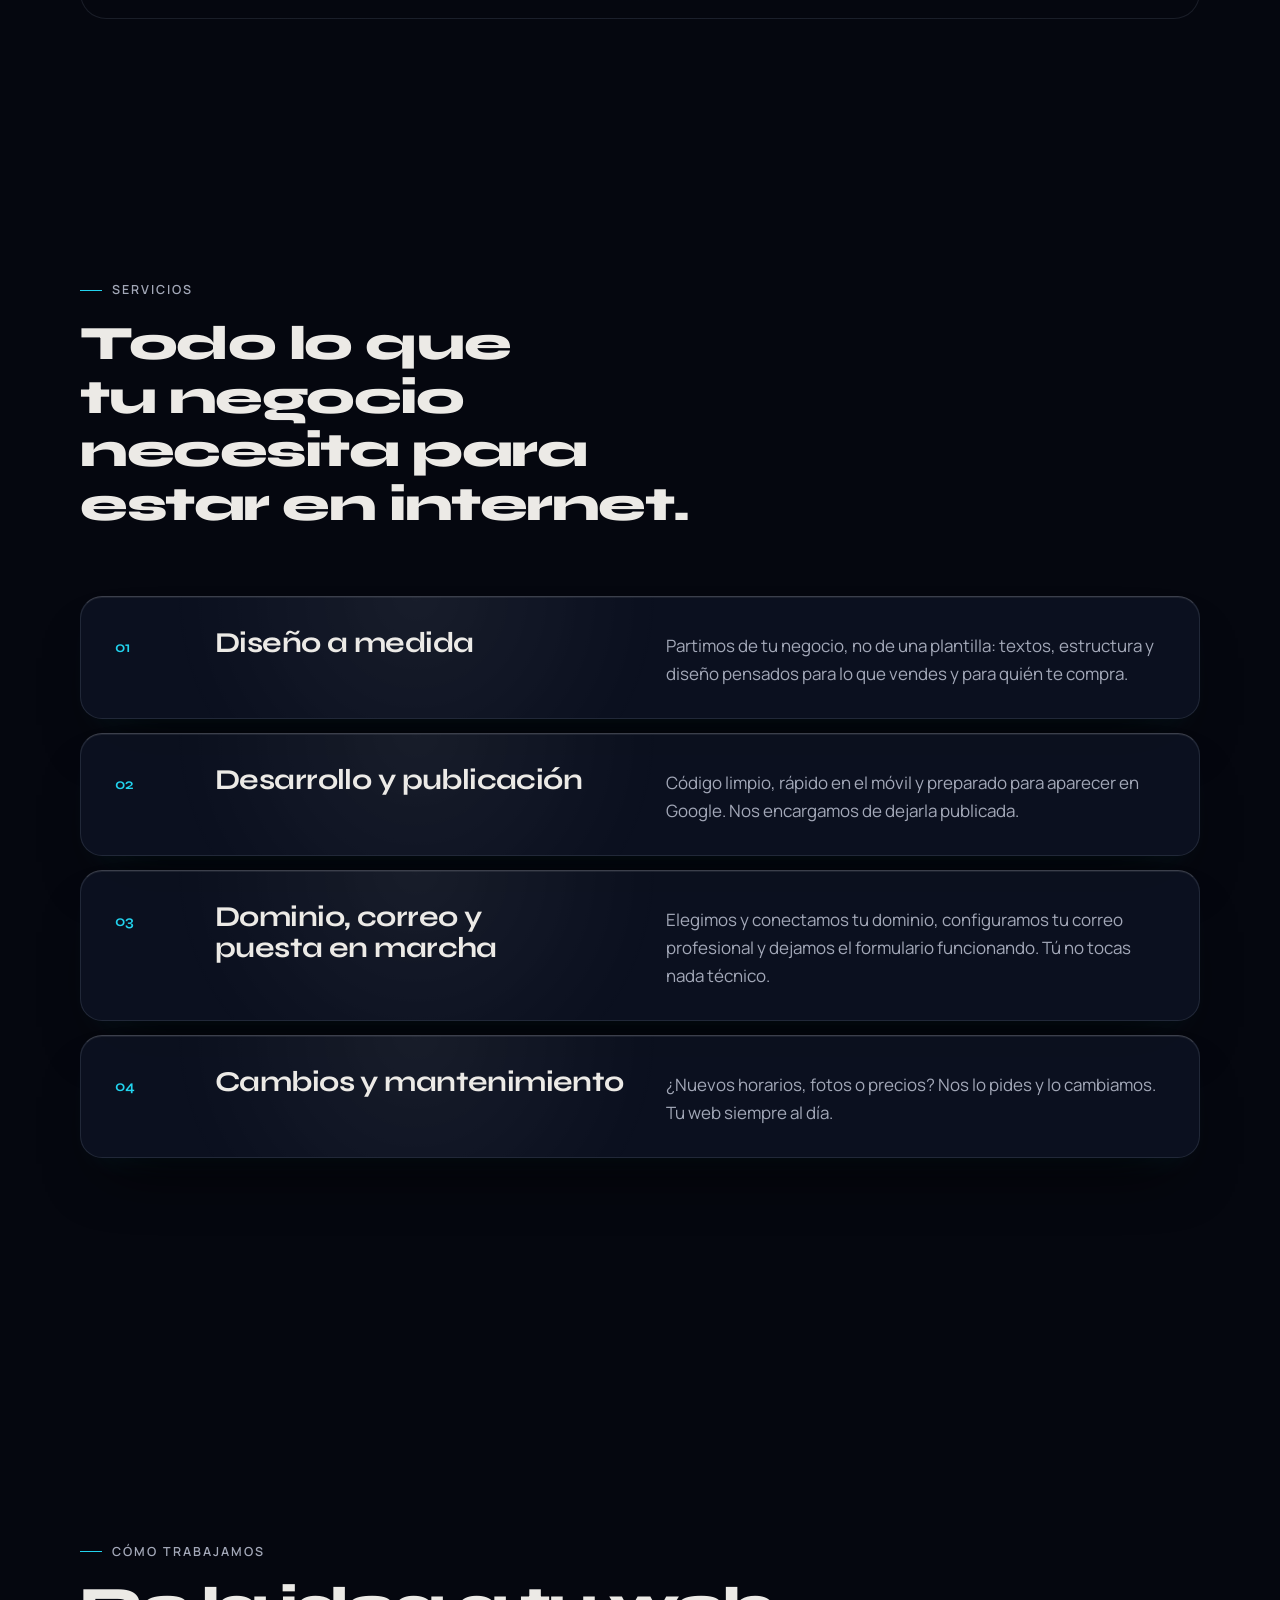
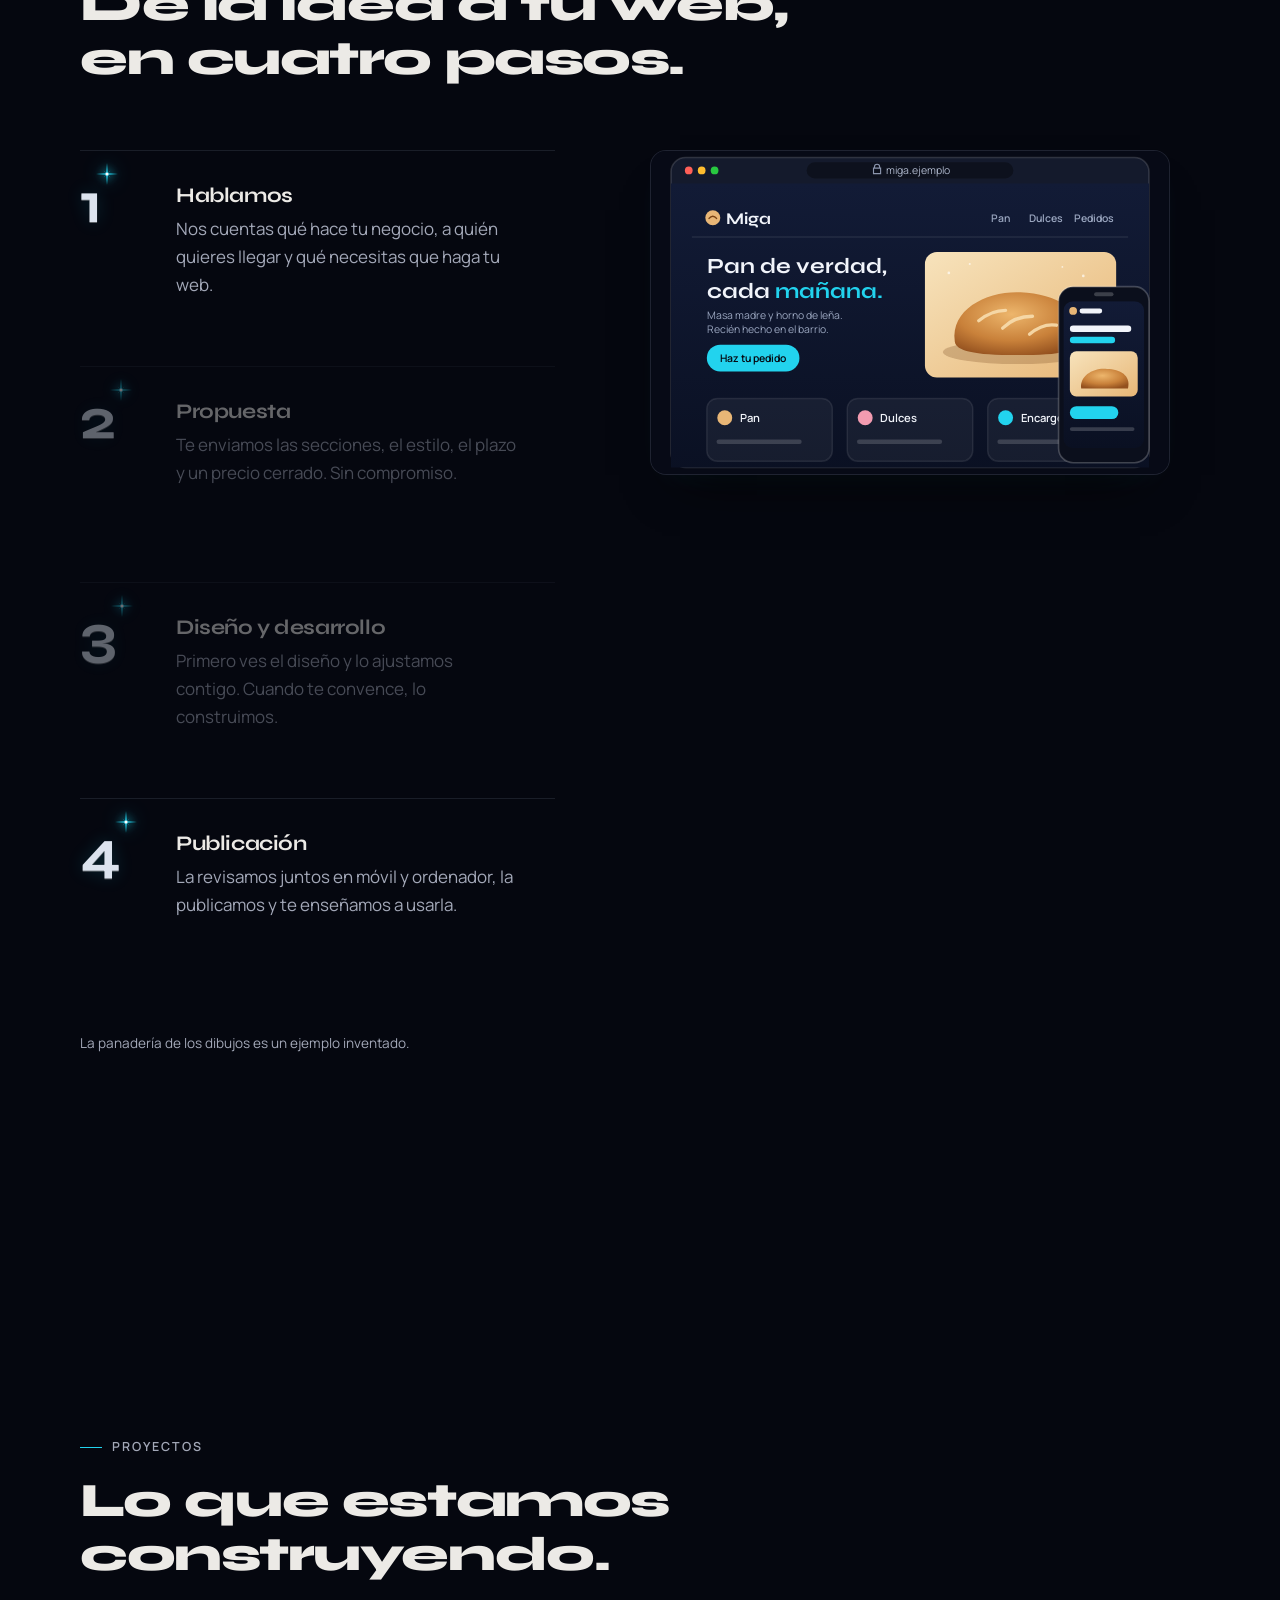
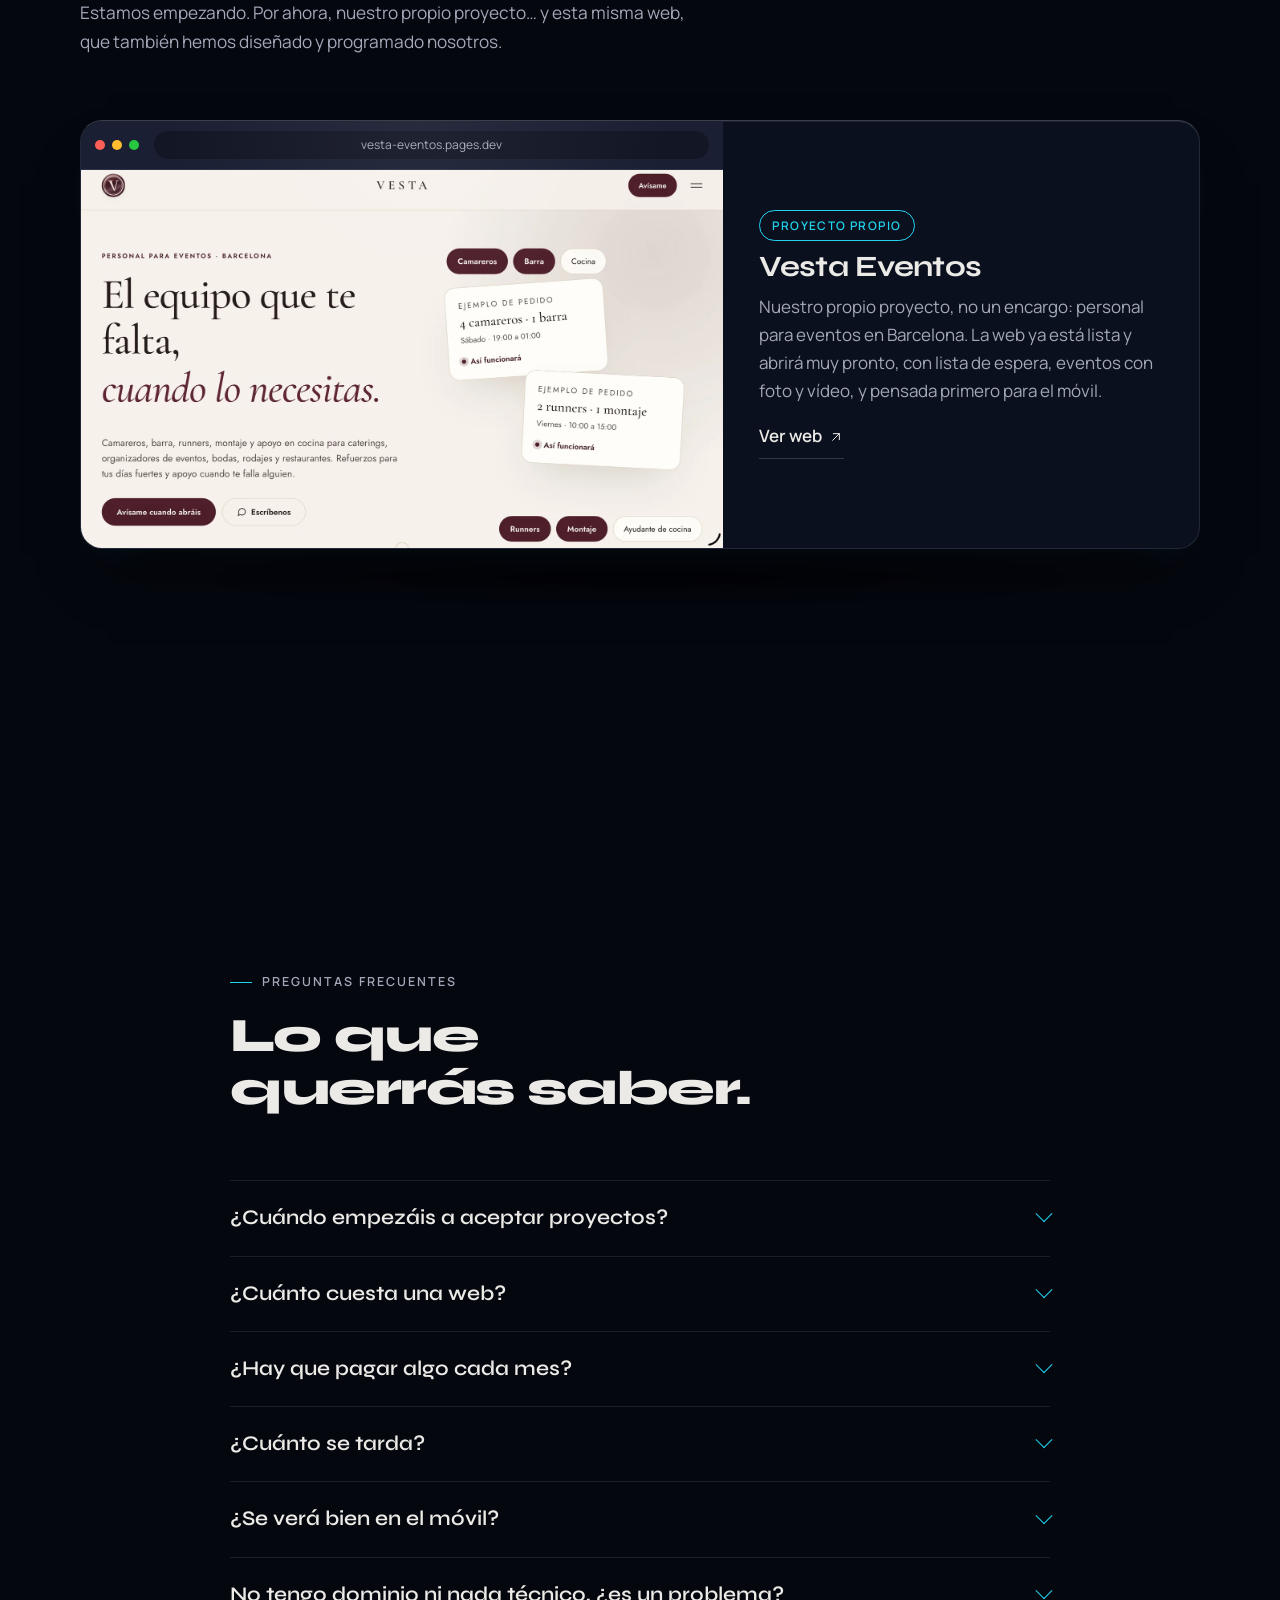
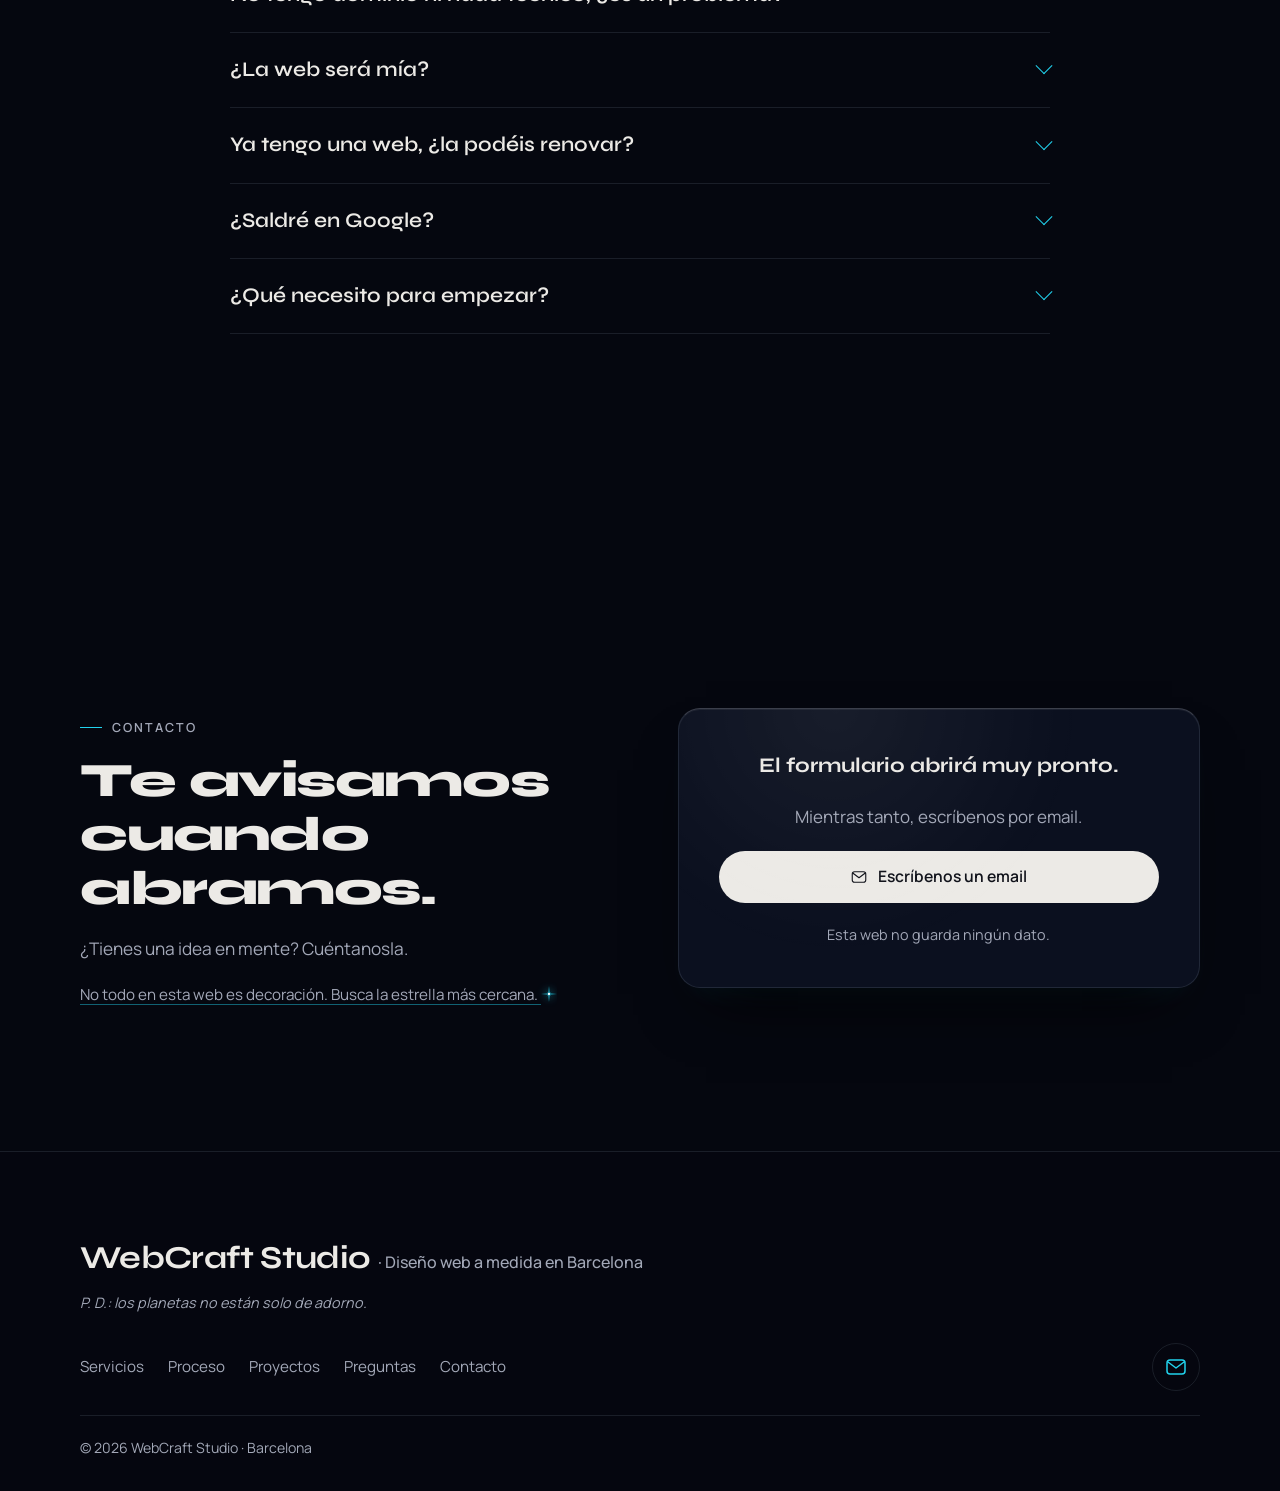
==== commit 03a7a907: "Cómo trabajamos compacto: una sola mini web fija que evoluciona con los pasos; portátil fijo menos t" ====
--- a/index.html
+++ b/index.html
@@ -243,6 +243,8 @@
           <p class="eyebrow" data-reveal>Cómo trabajamos</p>
           <h2 data-reveal="lines">De la idea a tu web, en cuatro pasos.</h2>
         </header>
+        <div class="steps-wrap">
+        <div class="mini-stage"><figure class="mini mini--sticky" data-stage="0" aria-hidden="true"></figure></div>
         <ol class="steps">
           <li class="step" data-reveal>
             <span class="step__num" aria-hidden="true">1<svg class="step__star"><use href="#i-destello"/></svg></span>
@@ -269,6 +271,7 @@
             <figure class="mini" data-stage="4" aria-hidden="true"></figure>
           </li>
         </ol>
+        </div>
         <p class="steps__note" data-reveal>La panadería de los dibujos es un ejemplo inventado.</p>
       </div>
     </section>
--- a/css/proceso.css
+++ b/css/proceso.css
@@ -54,6 +54,27 @@
   .mini { grid-column: 2; grid-row: 1 / span 2; margin: 0; width: 100%; max-width: 560px; justify-self: end; }
 }
 
+/* ---------- Versión compacta: una sola mini web fija que evoluciona (con movimiento) ---------- */
+.mini-stage { display: none; }
+.mini-scrub .step .mini { display: none; }
+.mini-scrub .mini-stage {
+  display: block; position: sticky; top: 74px; z-index: 2; margin: 0 -20px 6px; padding: 8px 20px 18px;
+  background: linear-gradient(#05070F 82%, rgba(5, 7, 15, 0));
+}
+.mini-scrub .mini--sticky { margin: 0 auto; width: 100%; max-width: 520px; }
+.mini-scrub .step { min-height: 22vh; transition: opacity .4s; }
+.mini-scrub .step:not(.is-current) { opacity: .42; }
+
+/* Ordenador y móvil en horizontal: pasos | mini web (la misma condición está en js/proceso.js) */
+@media (min-width: 900px), (min-width: 640px) and (orientation: landscape) {
+  .mini-scrub .steps-wrap { display: grid; grid-template-columns: minmax(0, .9fr) minmax(0, 1.1fr); column-gap: clamp(32px, 5vw, 72px); align-items: start; }
+  .mini-scrub .steps { grid-column: 1; grid-row: 1; }
+  .mini-scrub .mini-stage { grid-column: 2; grid-row: 1; top: max(84px, calc(50vh - 170px)); margin: 0; padding: 0; background: none; }
+  .mini-scrub .step { display: block; min-height: 24vh; padding: 28px 0 28px 96px; }
+  .mini-scrub .step__num { top: 24px; }
+  .mini-scrub .step h3 { margin-top: 6px; }
+}
+
 @media (prefers-reduced-motion: reduce) {
   .mini__holo { display: none; }
 }
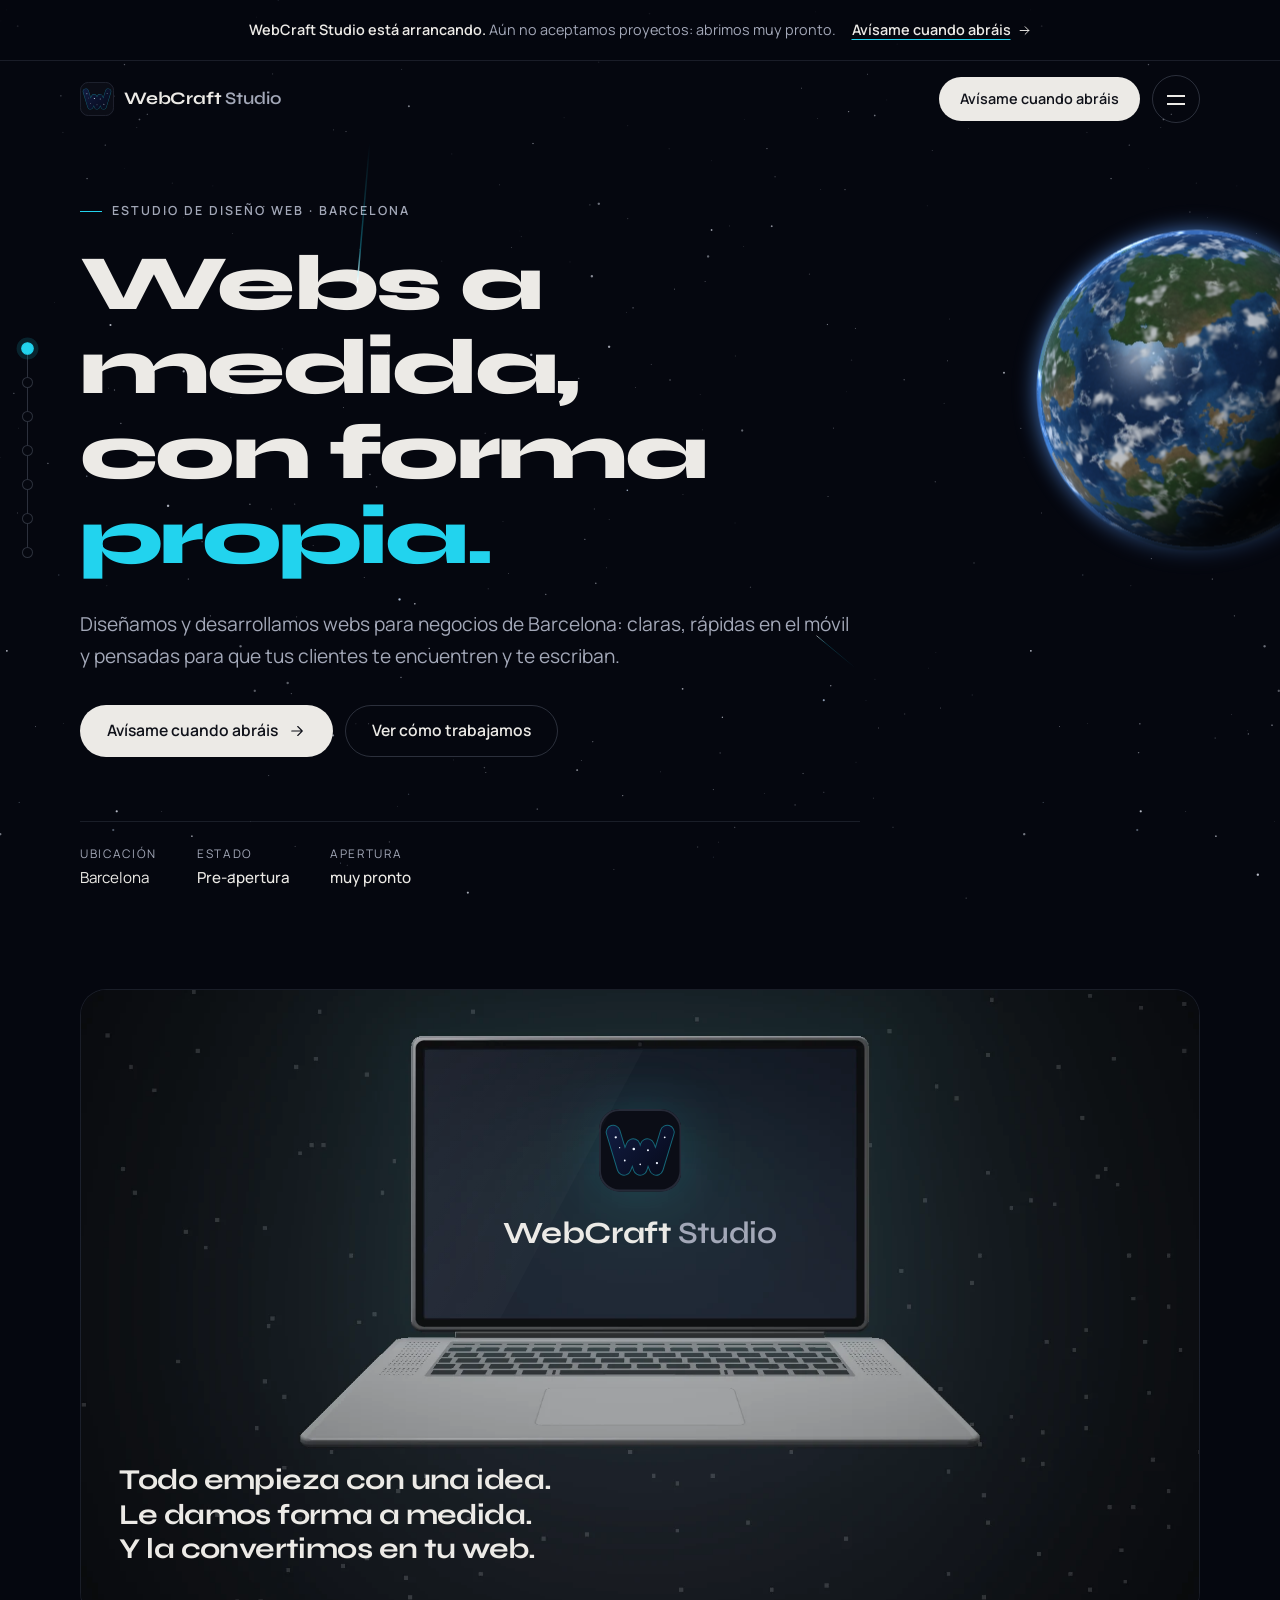
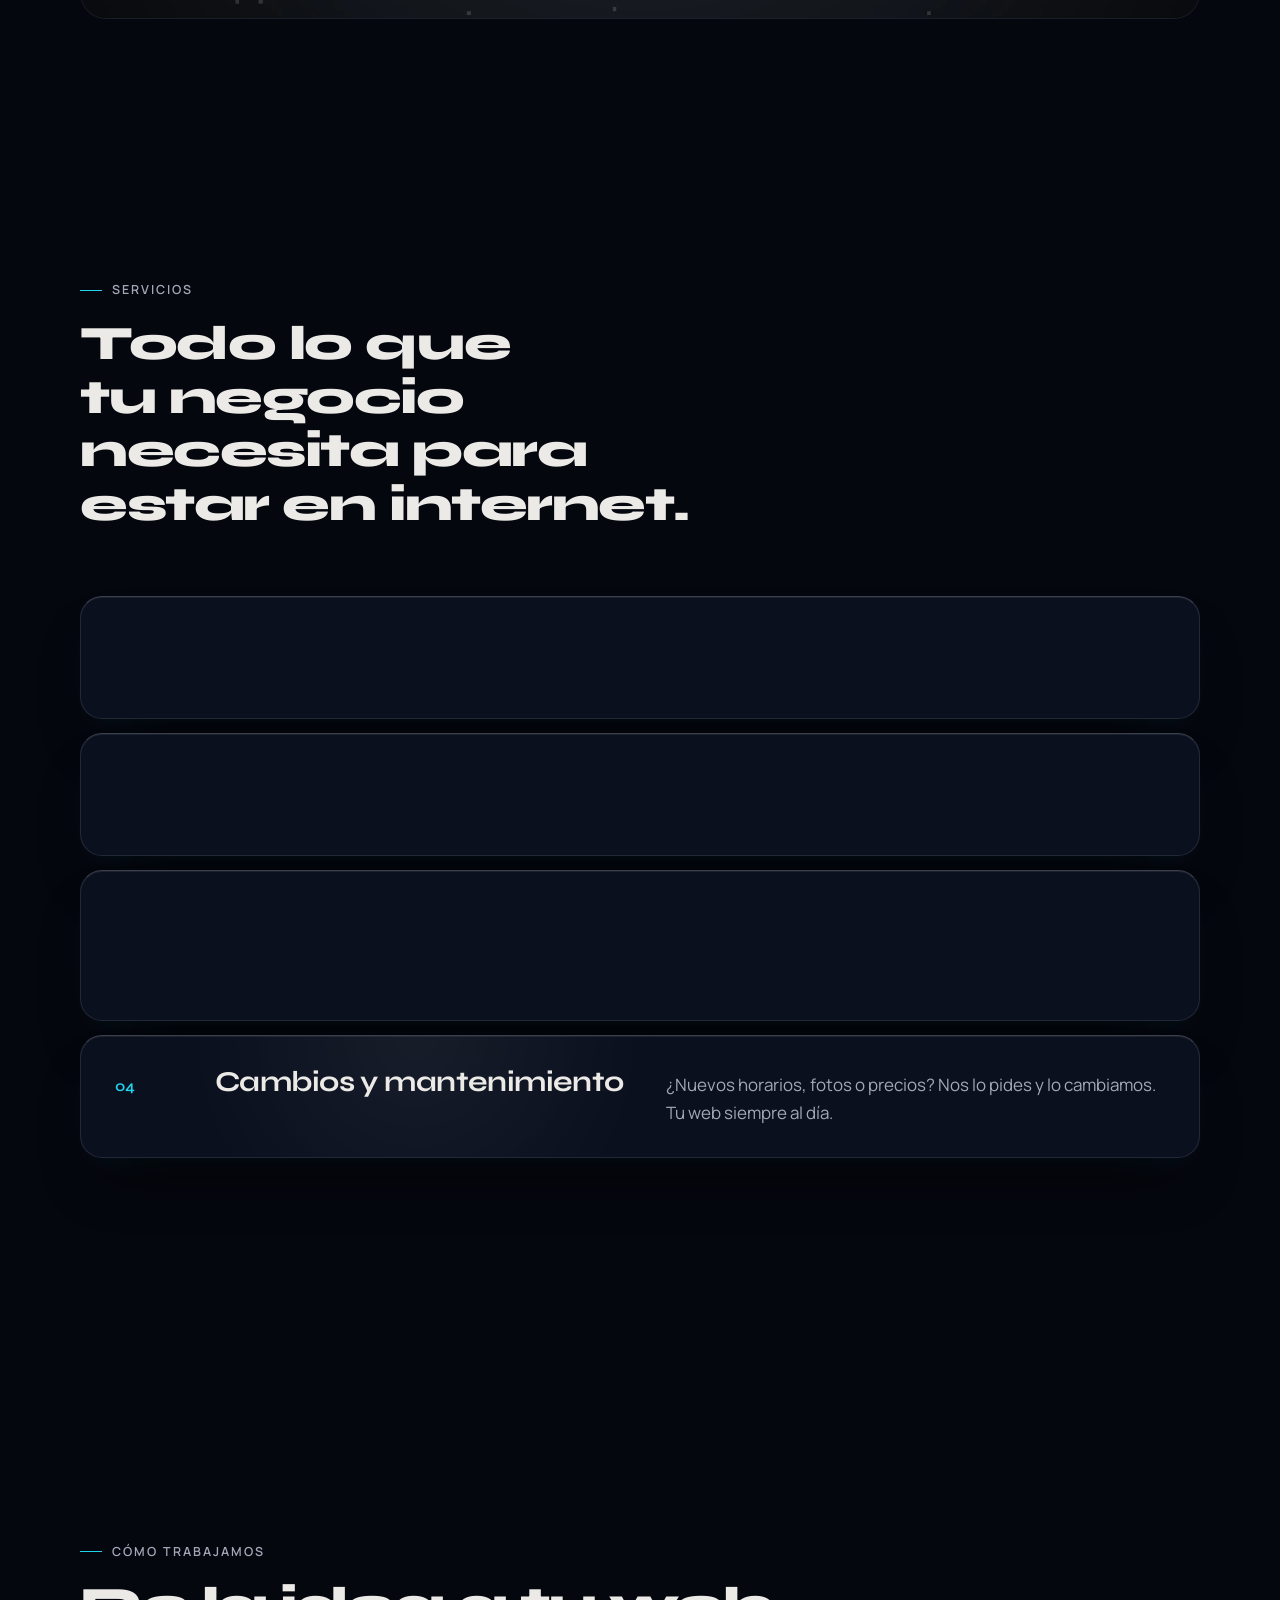
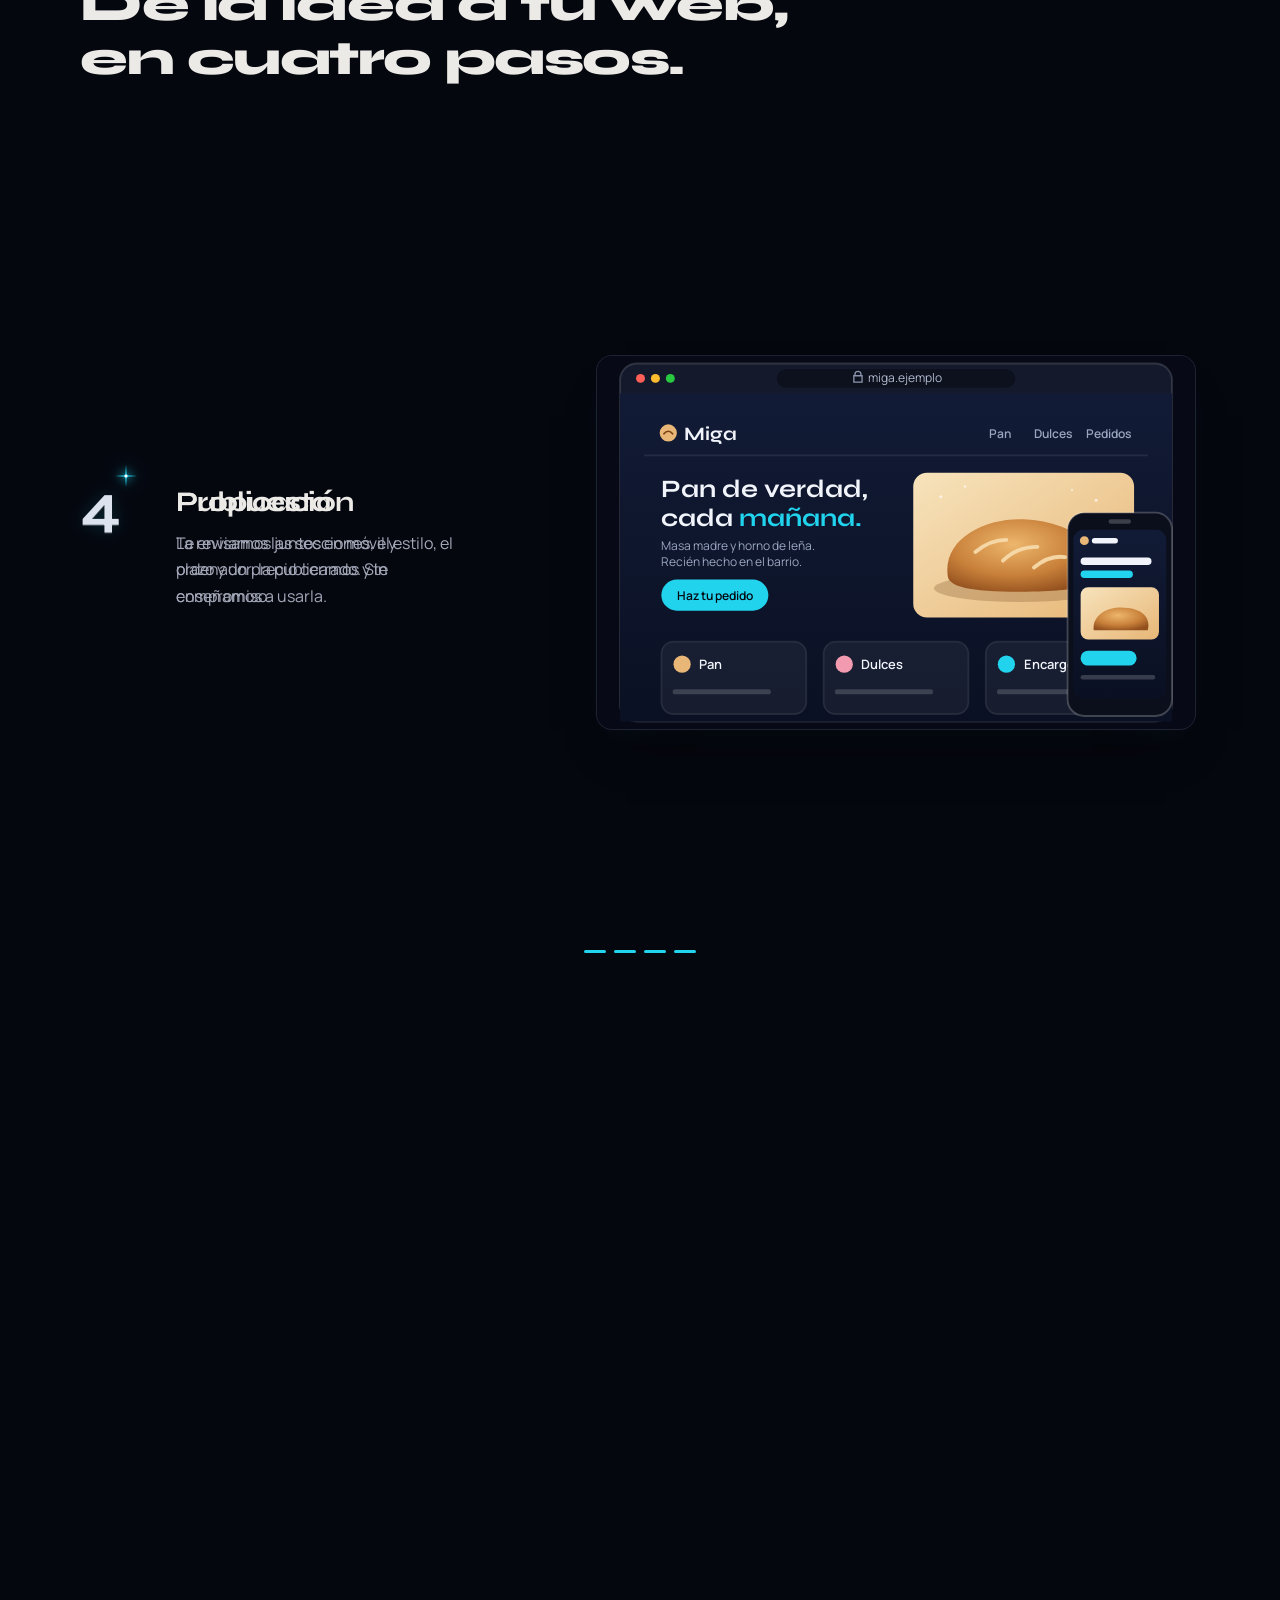
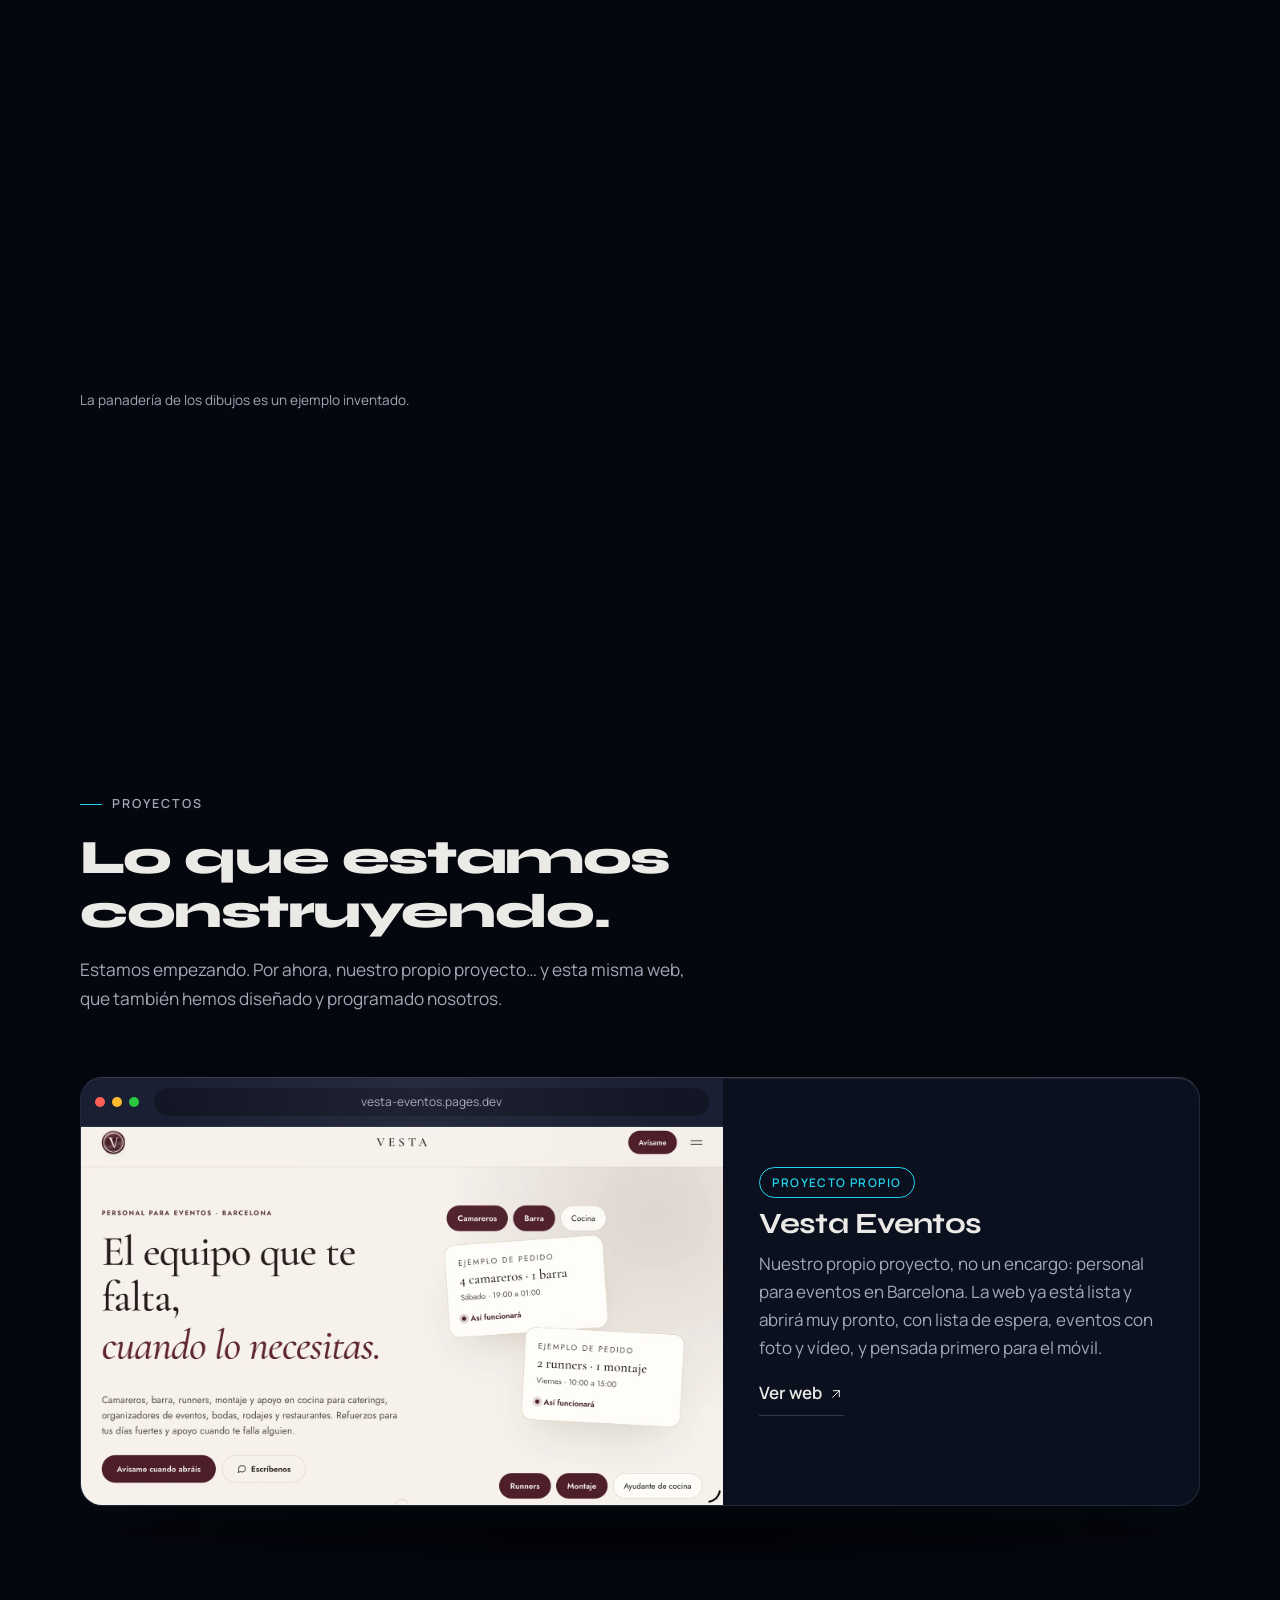
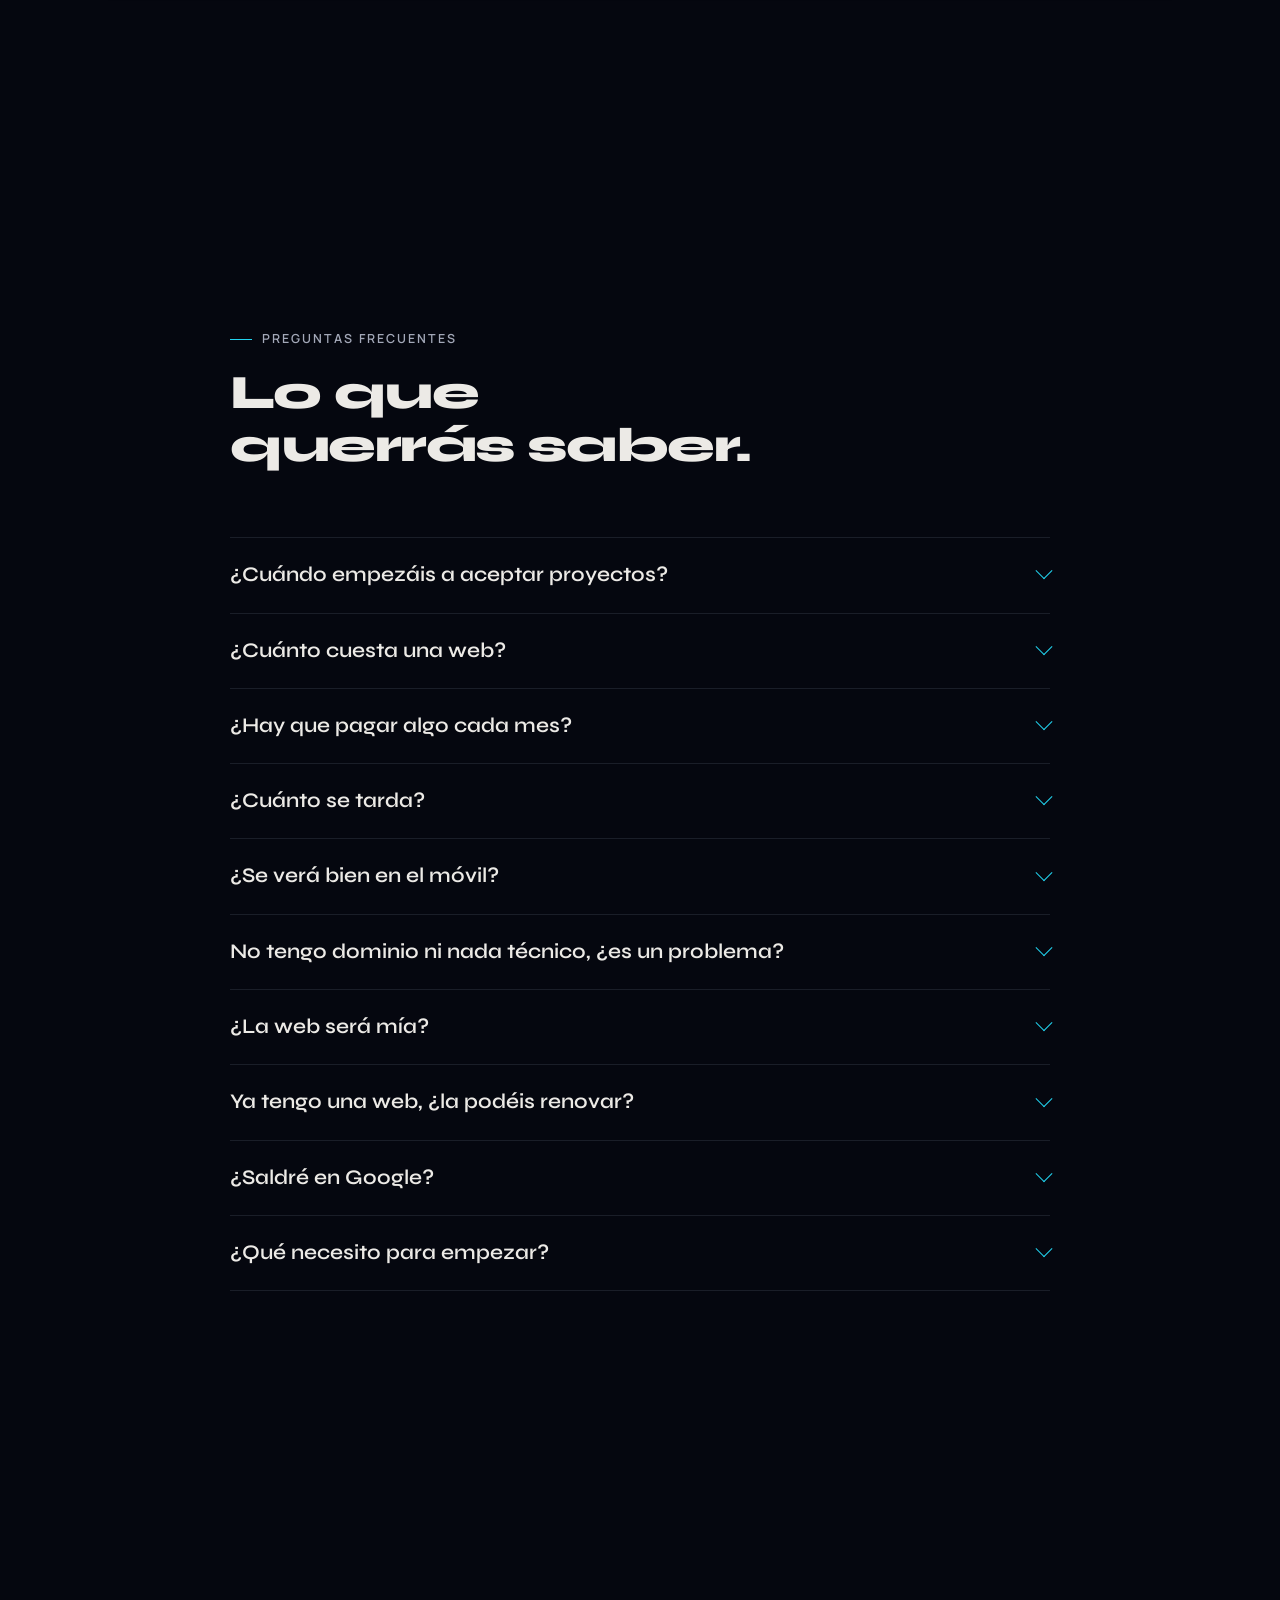
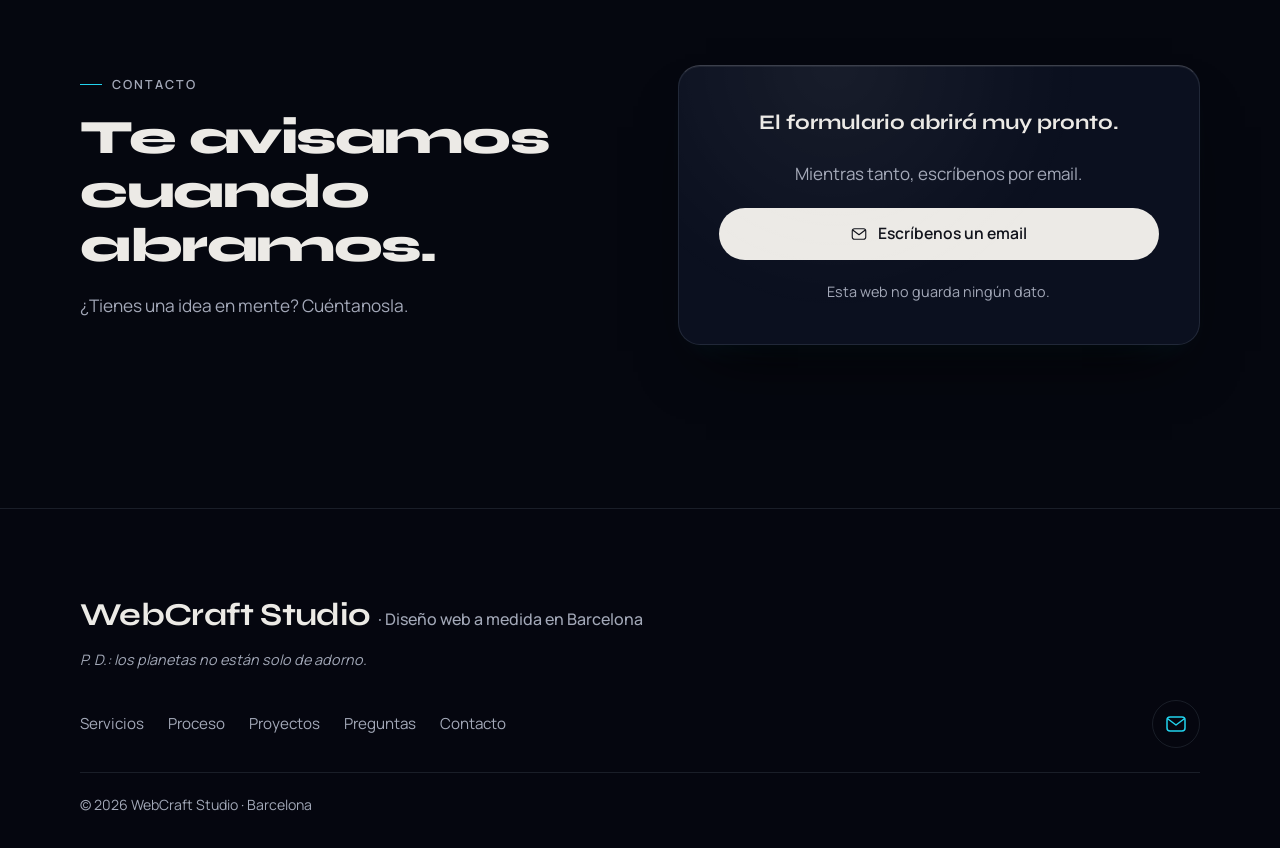
==== commit 85c51b0e: "Cómo trabajamos como diapositiva: la sección se queda fija y se ve un paso cada vez con su mini web " ====
--- a/index.html
+++ b/index.html
@@ -244,7 +244,7 @@
           <h2 data-reveal="lines">De la idea a tu web, en cuatro pasos.</h2>
         </header>
         <div class="steps-wrap">
-        <div class="mini-stage"><figure class="mini mini--sticky" data-stage="0" aria-hidden="true"></figure></div>
+        <div class="proc-stage">
         <ol class="steps">
           <li class="step" data-reveal>
             <span class="step__num" aria-hidden="true">1<svg class="step__star"><use href="#i-destello"/></svg></span>
@@ -271,6 +271,9 @@
             <figure class="mini" data-stage="4" aria-hidden="true"></figure>
           </li>
         </ol>
+        <div class="mini-stage"><figure class="mini mini--sticky" data-stage="0" aria-hidden="true"></figure></div>
+        <div class="proc-dots" aria-hidden="true"><i></i><i></i><i></i><i></i></div>
+        </div>
         </div>
         <p class="steps__note" data-reveal>La panadería de los dibujos es un ejemplo inventado.</p>
       </div>
--- a/css/proceso.css
+++ b/css/proceso.css
@@ -54,25 +54,42 @@
   .mini { grid-column: 2; grid-row: 1 / span 2; margin: 0; width: 100%; max-width: 560px; justify-self: end; }
 }
 
-/* ---------- Versión compacta: una sola mini web fija que evoluciona (con movimiento) ---------- */
-.mini-stage { display: none; }
+/* ---------- Diapositiva: la sección se queda fija y se ve un paso cada vez (con movimiento) ---------- */
+.mini-stage, .proc-dots { display: none; }
 .mini-scrub .step .mini { display: none; }
-.mini-scrub .mini-stage {
-  display: block; position: sticky; top: 74px; z-index: 2; margin: 0 -20px 6px; padding: 8px 20px 18px;
-  background: linear-gradient(#05070F 82%, rgba(5, 7, 15, 0));
+/* largo del recorrido: 4 tramos de 28 % de pantalla además de la propia diapositiva */
+.mini-scrub .steps-wrap { height: calc(100svh - var(--hdr, 72px) + 4 * 28svh); }
+.mini-scrub .proc-stage {
+  position: sticky; top: var(--hdr, 72px); height: calc(100svh - var(--hdr, 72px));
+  display: flex; flex-direction: column; justify-content: center; gap: clamp(14px, 3svh, 28px);
 }
-.mini-scrub .mini--sticky { margin: 0 auto; width: 100%; max-width: 520px; }
-.mini-scrub .step { min-height: 22vh; transition: opacity .4s; }
-.mini-scrub .step:not(.is-current) { opacity: .42; }
+.mini-scrub .steps { display: grid; }
+.mini-scrub .step { grid-area: 1 / 1; border-top: 0; padding-top: 6px; padding-bottom: 0; }
+/* el texto que se va desaparece rápido; el que llega entra después, para que no se pisen */
+.mini-scrub .step > * { transition: opacity .5s .22s, transform .7s .22s cubic-bezier(.16, 1, .3, 1); }
+.mini-scrub .step > :nth-child(2) { transition-delay: .27s; }
+.mini-scrub .step > :nth-child(3) { transition-delay: .32s; }
+.mini-scrub .step:not(.is-current) { pointer-events: none; }
+.mini-scrub .step:not(.is-current) > * { opacity: 0; transform: translateY(18px); transition: opacity .18s, transform .25s; }
+.mini-scrub .step.is-past > * { transform: translateY(-18px); }
+.mini-scrub .mini-stage { display: block; }
+.mini-scrub .mini--sticky { margin: 0 auto; width: 100%; max-width: min(520px, calc((100svh - var(--hdr, 72px) - 290px) * 1.6)); }
+.mini-scrub .proc-dots { display: flex; justify-content: center; gap: 8px; }
+.proc-dots i { width: 22px; height: 3px; border-radius: 2px; background: var(--line-2, rgba(255,255,255,.18)); transition: background-color .4s; }
+.proc-dots i.is-on { background: var(--accent); }
+.mini-scrub .steps__note { margin-top: 8px; }
 
-/* Ordenador y móvil en horizontal: pasos | mini web (la misma condición está en js/proceso.js) */
+/* Ordenador y móvil en horizontal: texto a la izquierda, mini web a la derecha */
 @media (min-width: 900px), (min-width: 640px) and (orientation: landscape) {
-  .mini-scrub .steps-wrap { display: grid; grid-template-columns: minmax(0, .9fr) minmax(0, 1.1fr); column-gap: clamp(32px, 5vw, 72px); align-items: start; }
+  .mini-scrub .proc-stage { display: grid; grid-template-columns: minmax(0, .85fr) minmax(0, 1.15fr); grid-template-rows: 1fr auto; column-gap: clamp(28px, 5vw, 72px); align-items: center; padding: 12px 0; }
   .mini-scrub .steps { grid-column: 1; grid-row: 1; }
-  .mini-scrub .mini-stage { grid-column: 2; grid-row: 1; top: max(84px, calc(50vh - 170px)); margin: 0; padding: 0; background: none; }
-  .mini-scrub .step { display: block; min-height: 24vh; padding: 28px 0 28px 96px; }
-  .mini-scrub .step__num { top: 24px; }
-  .mini-scrub .step h3 { margin-top: 6px; }
+  .mini-scrub .mini-stage { grid-column: 2; grid-row: 1; }
+  .mini-scrub .proc-dots { grid-column: 1 / -1; grid-row: 2; padding-bottom: 8px; }
+  .mini-scrub .mini--sticky { max-width: min(600px, calc((100svh - var(--hdr, 72px) - 70px) * 1.6)); }
+  .mini-scrub .step { display: block; padding-left: 96px; }
+  .mini-scrub .step__num { top: 2px; font-size: 3.6rem; }
+  .mini-scrub .step h3 { font-size: clamp(1.5rem, 2.2vw, 2.1rem); margin-bottom: 12px; }
+  .mini-scrub .step p { font-size: clamp(1rem, 1.25vw, 1.2rem); max-width: 30ch; }
 }
 
 @media (prefers-reduced-motion: reduce) {
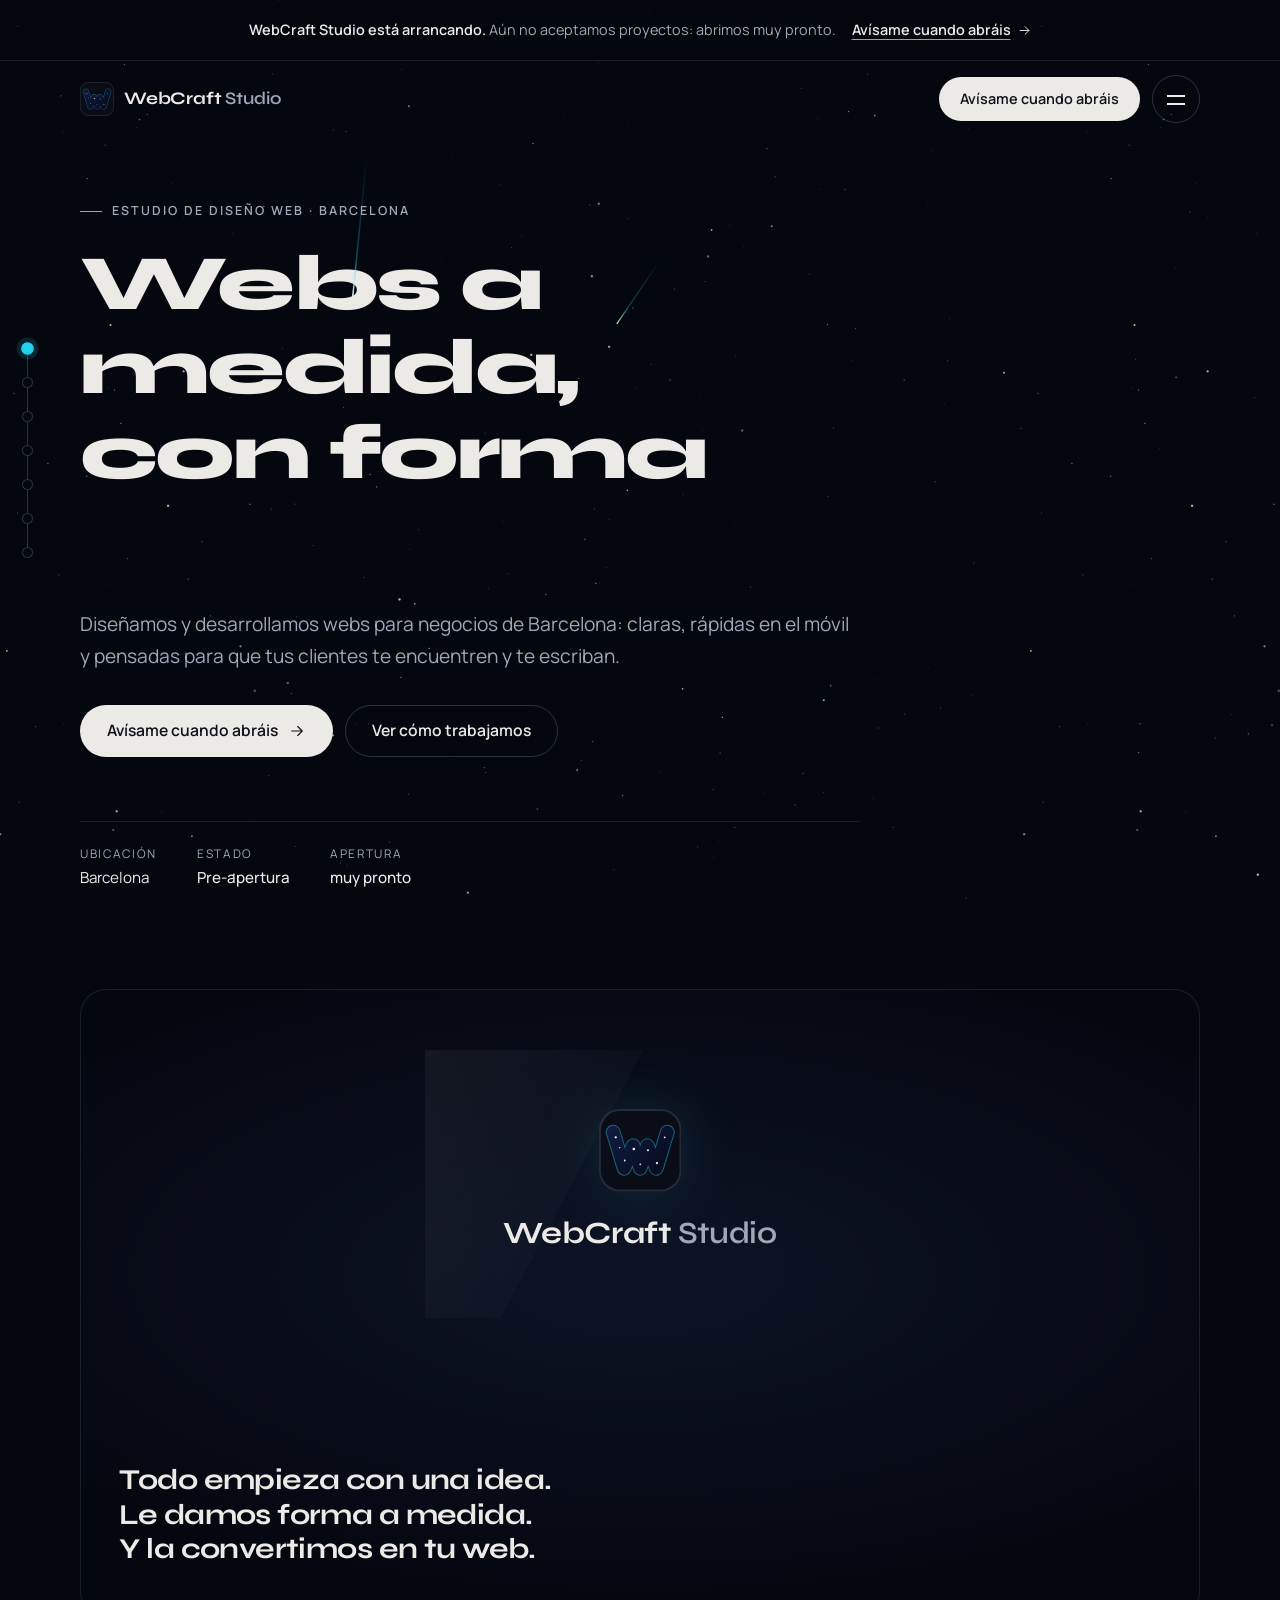
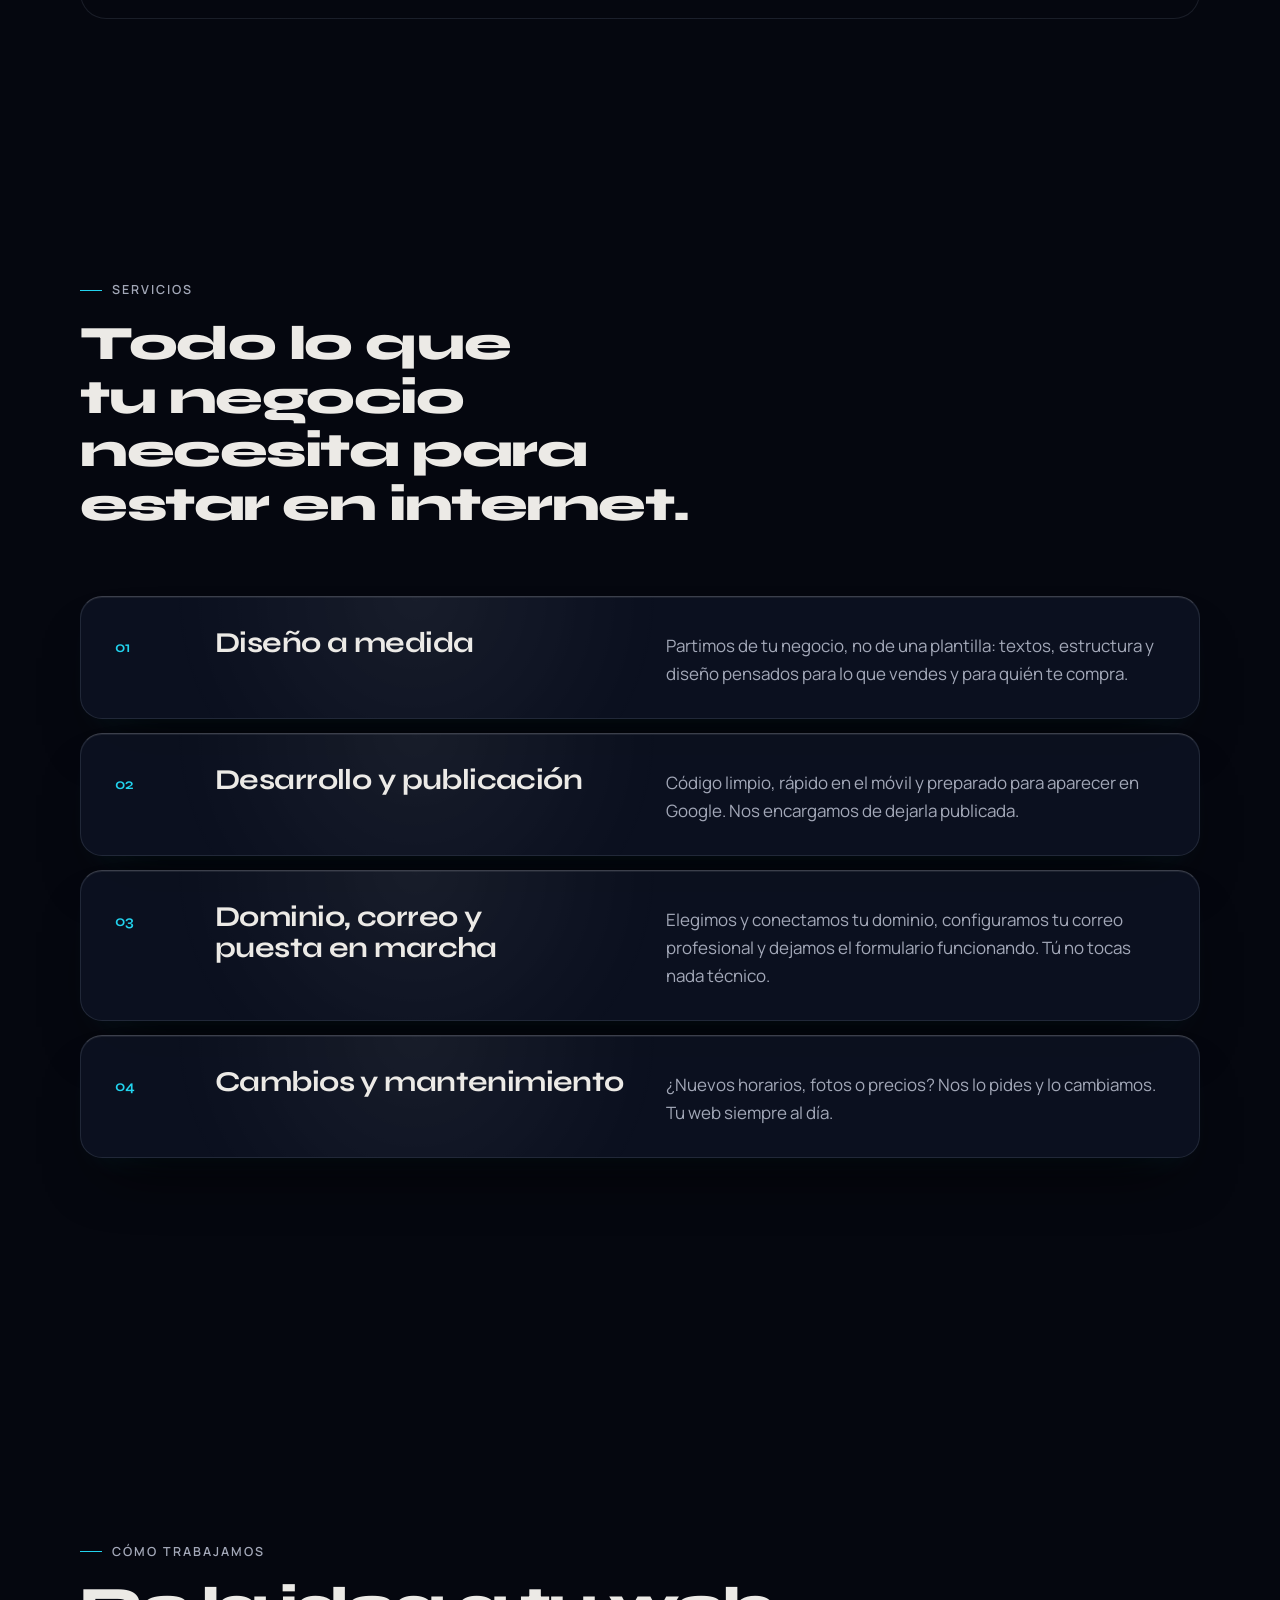
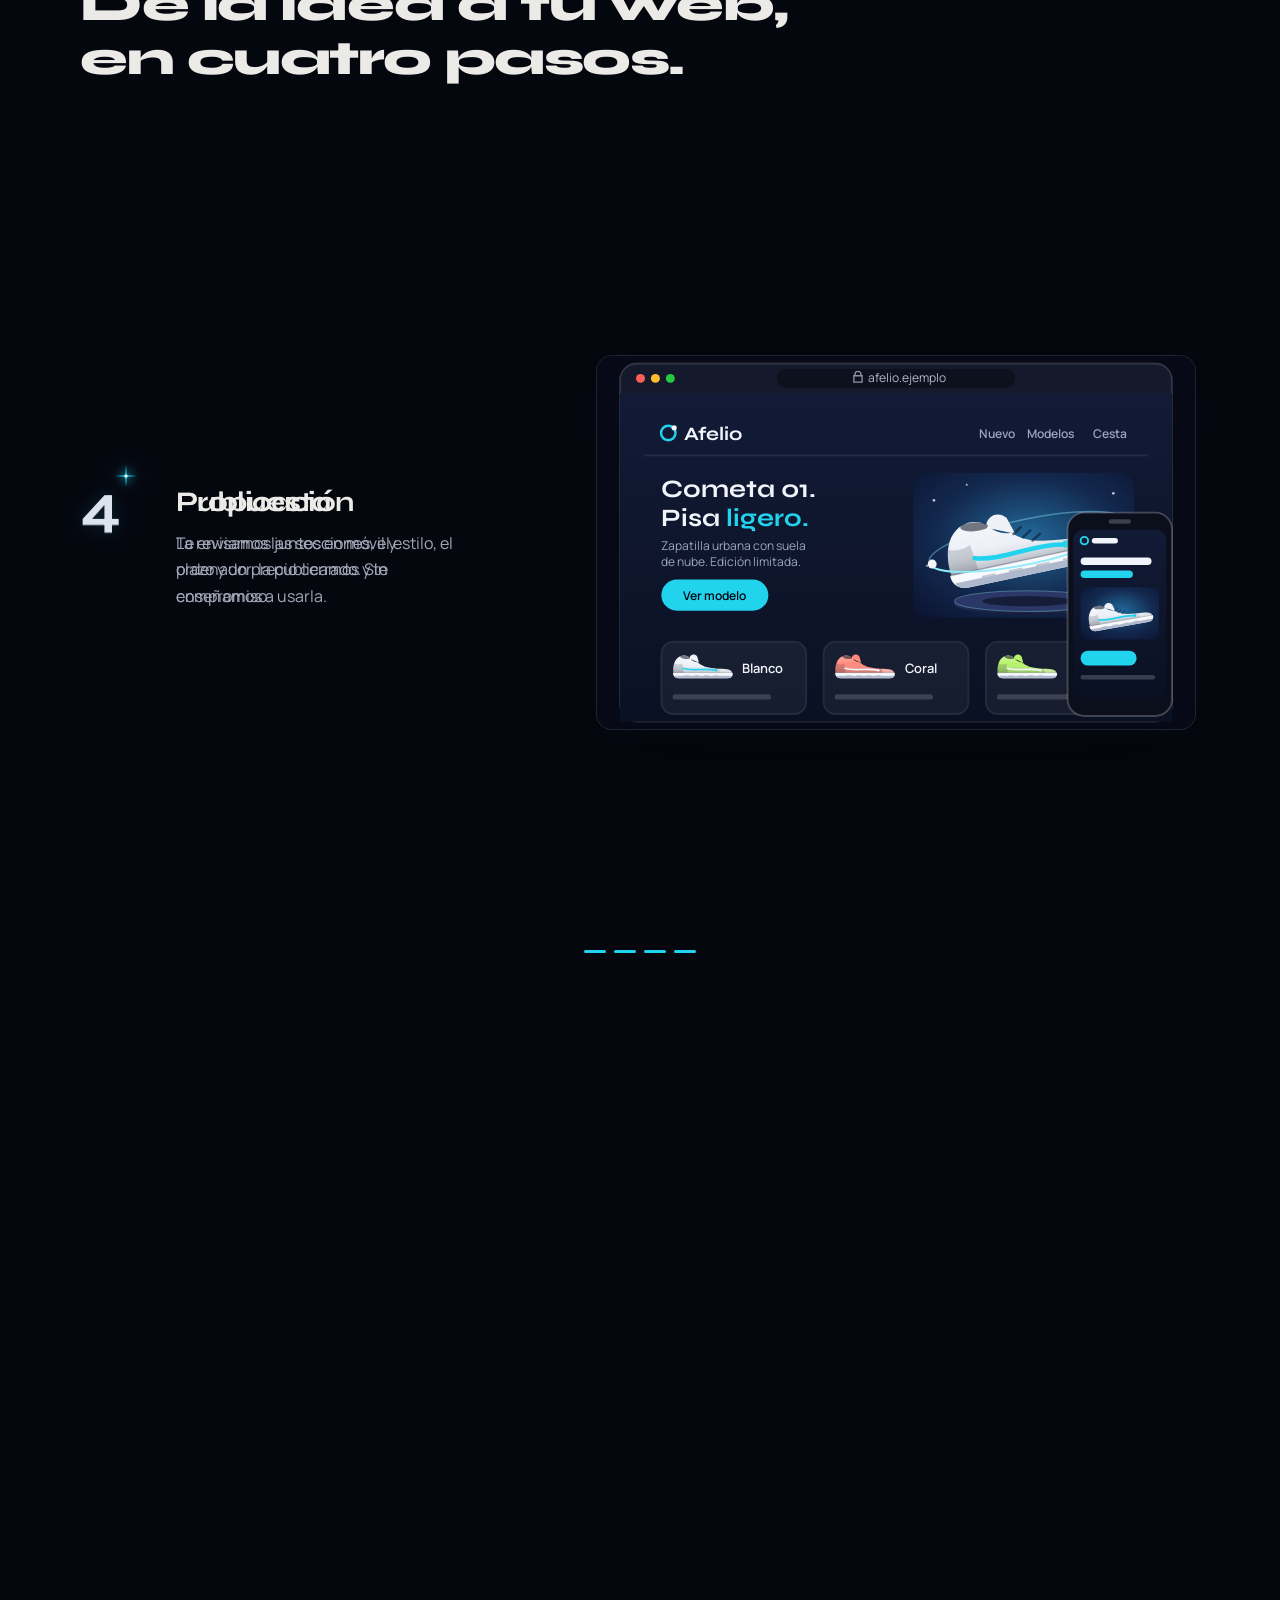
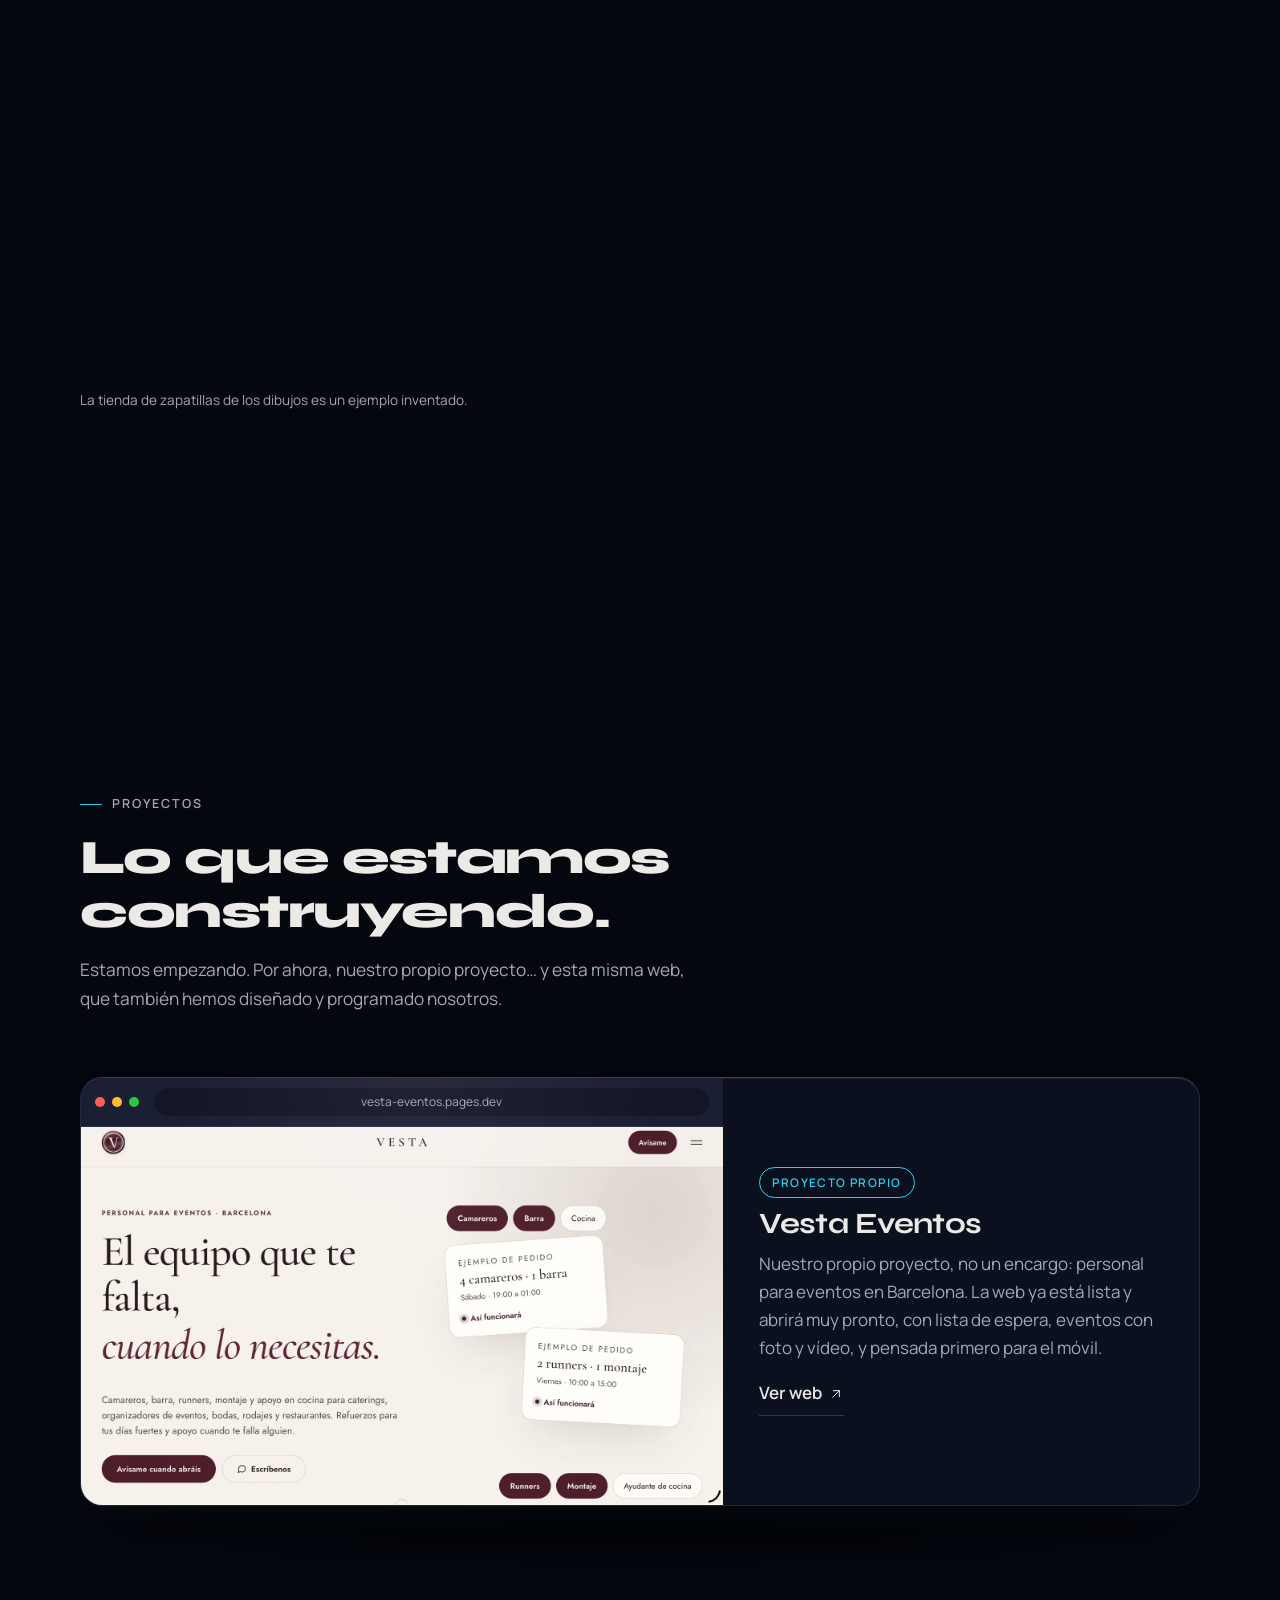
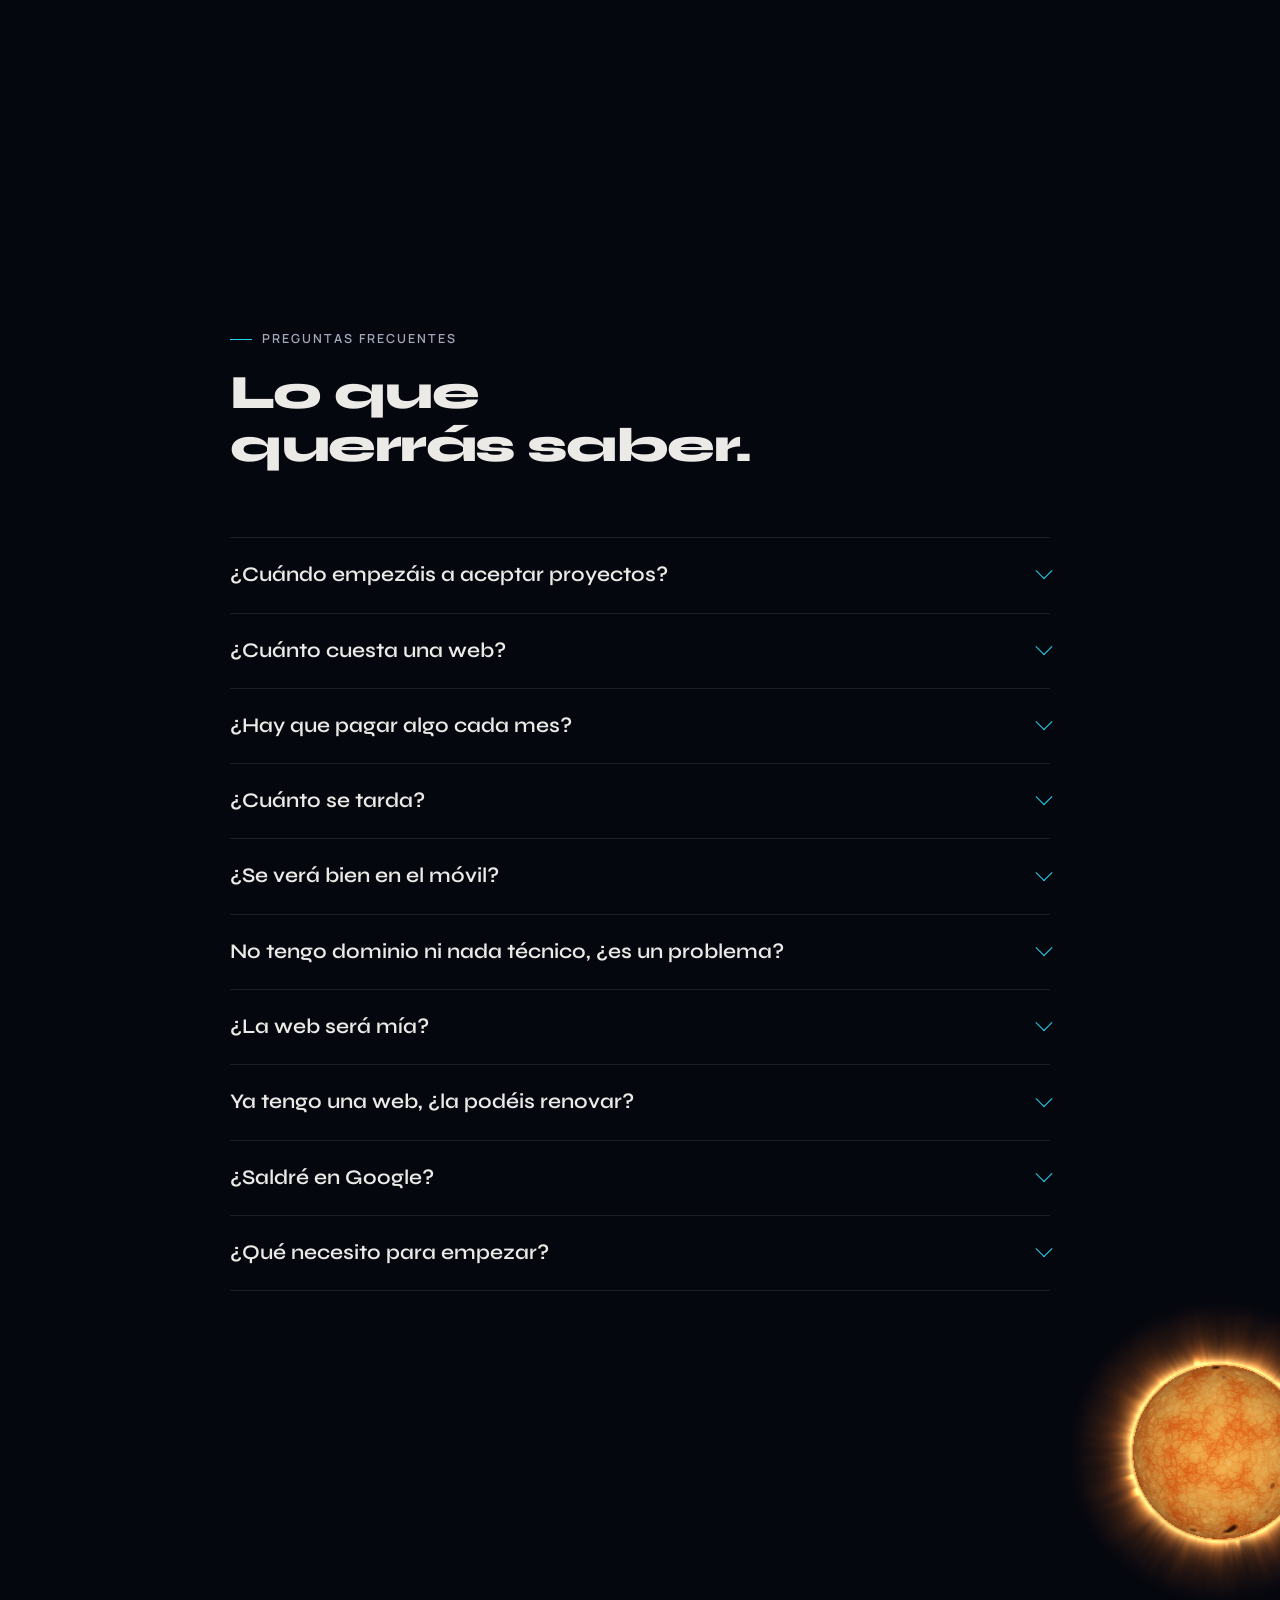
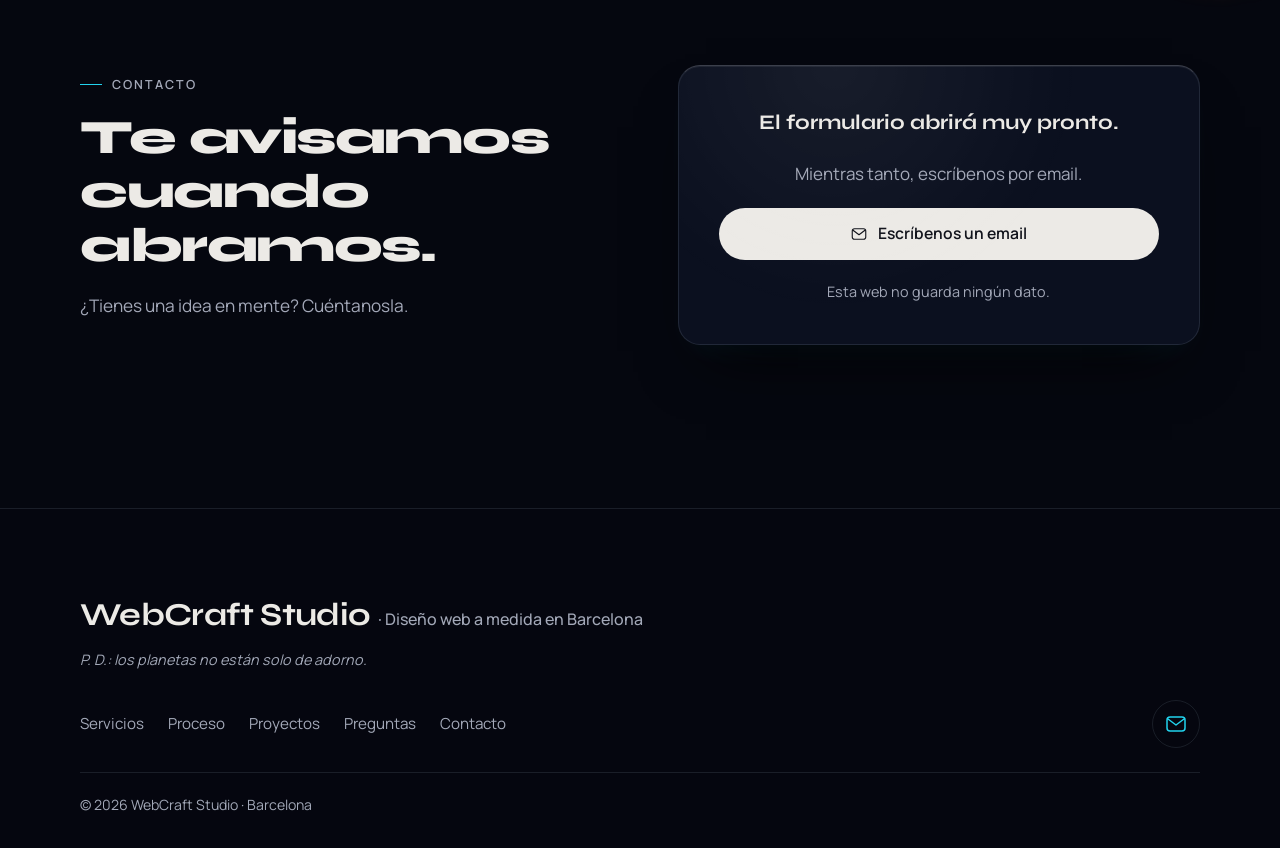
==== commit 2022b04d: "Mini web de ejemplo: tienda de zapatillas inventada (Afelio) en lugar de la panadería - Zapatilla de" ====
--- a/index.html
+++ b/index.html
@@ -275,7 +275,7 @@
         <div class="proc-dots" aria-hidden="true"><i></i><i></i><i></i><i></i></div>
         </div>
         </div>
-        <p class="steps__note" data-reveal>La panadería de los dibujos es un ejemplo inventado.</p>
+        <p class="steps__note" data-reveal>La tienda de zapatillas de los dibujos es un ejemplo inventado.</p>
       </div>
     </section>
 
--- a/css/proceso.css
+++ b/css/proceso.css
@@ -25,6 +25,11 @@
 .mw-btn { font-size: 7px; font-weight: 700; fill: #05070F; text-anchor: middle; }
 .mw-card { font-size: 7.5px; font-weight: 600; fill: #F1F4FA; }
 .mw-url { font-size: 6.5px; fill: #AEB7CB; }
+/* La zapatilla flota sobre el pedestal */
+.mw-float { animation: mwFloat 4.5s ease-in-out infinite; }
+.mw-shadow { transform-box: fill-box; transform-origin: center; animation: mwShadow 4.5s ease-in-out infinite; }
+@keyframes mwFloat { 0%, 100% { translate: 0 1.5px; } 50% { translate: 0 -3.5px; } }
+@keyframes mwShadow { 0%, 100% { transform: scale(1); opacity: 1; } 50% { transform: scale(.82); opacity: .6; } }
 .mw-note { font-family: "Caveat", "Segoe Print", "Bradley Hand", cursive !important; font-weight: 600; fill: rgb(47, 91, 208); }
 .mw-label text { font-size: 5.6px; font-weight: 600; letter-spacing: .12em; fill: rgba(142, 235, 250, .85); }
 
@@ -93,5 +98,6 @@
 }
 
 @media (prefers-reduced-motion: reduce) {
+  .mw-float, .mw-shadow { animation: none; }
   .mini__holo { display: none; }
 }
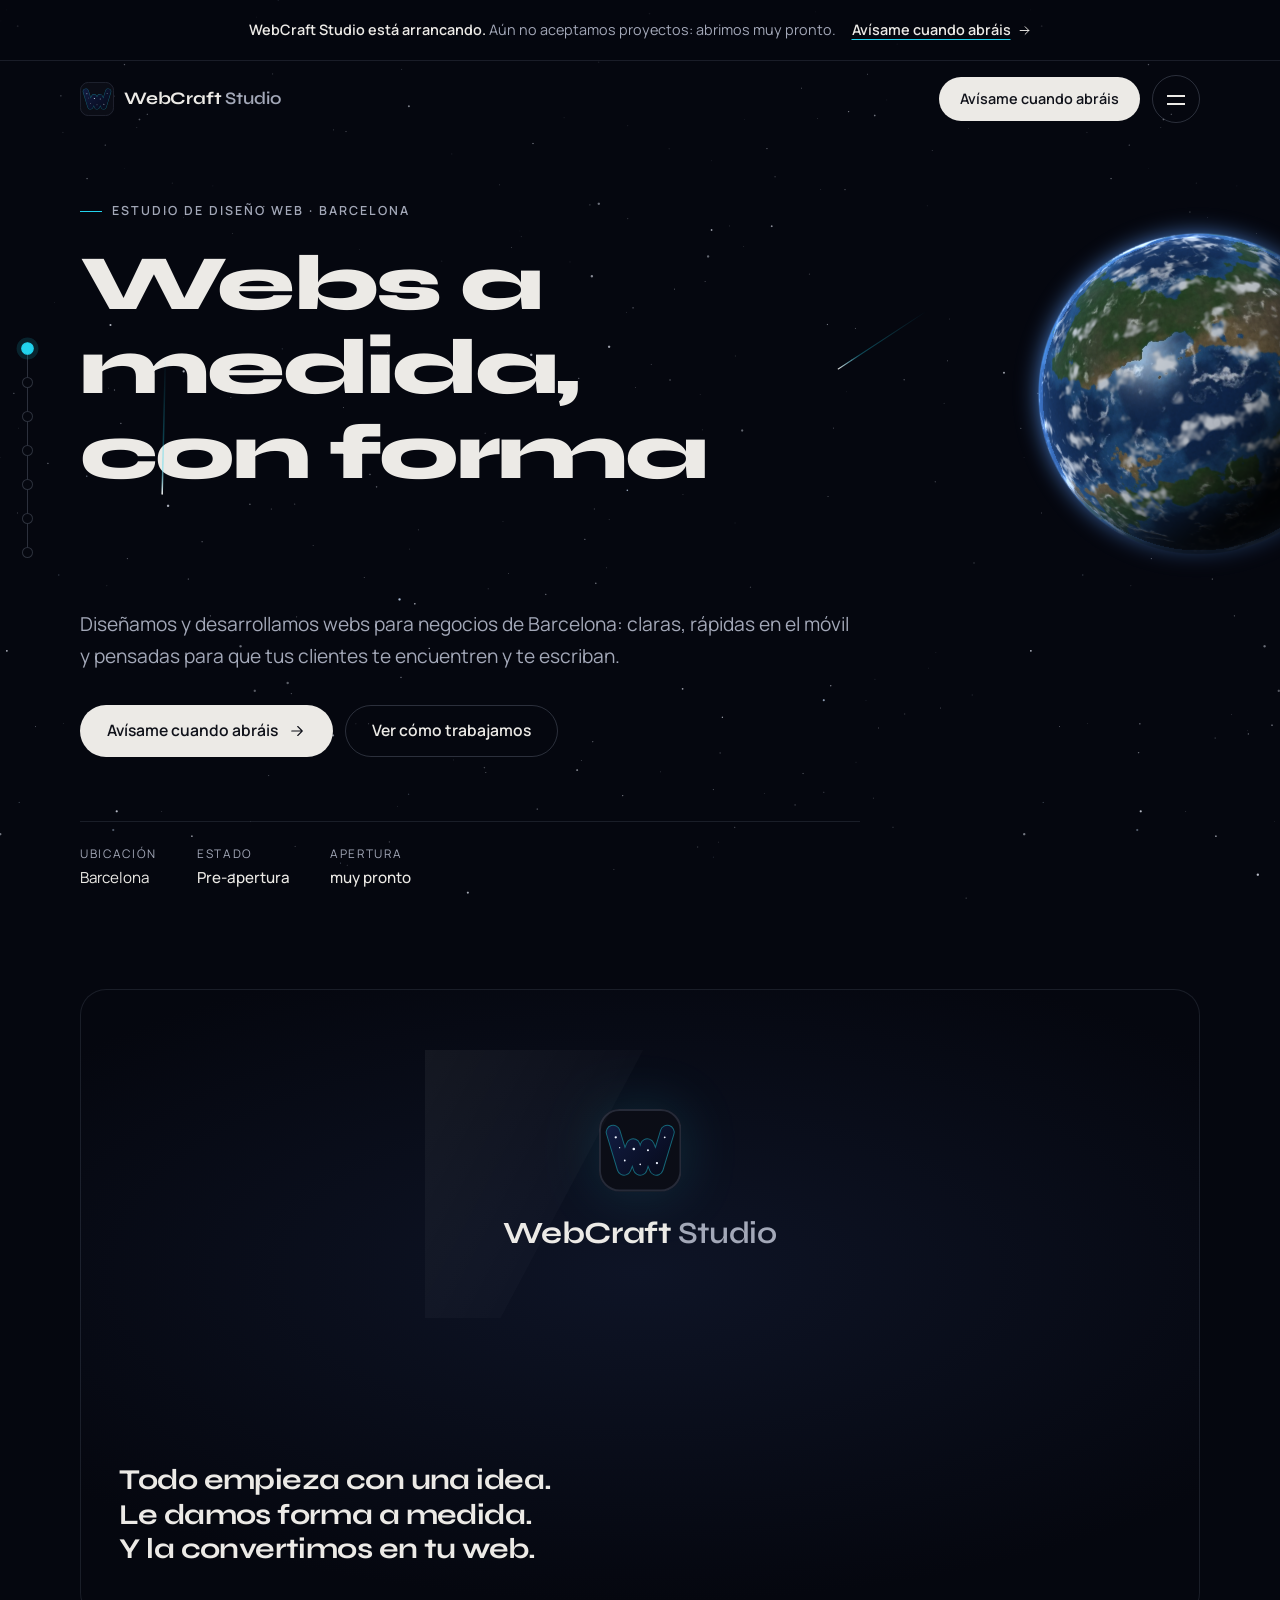
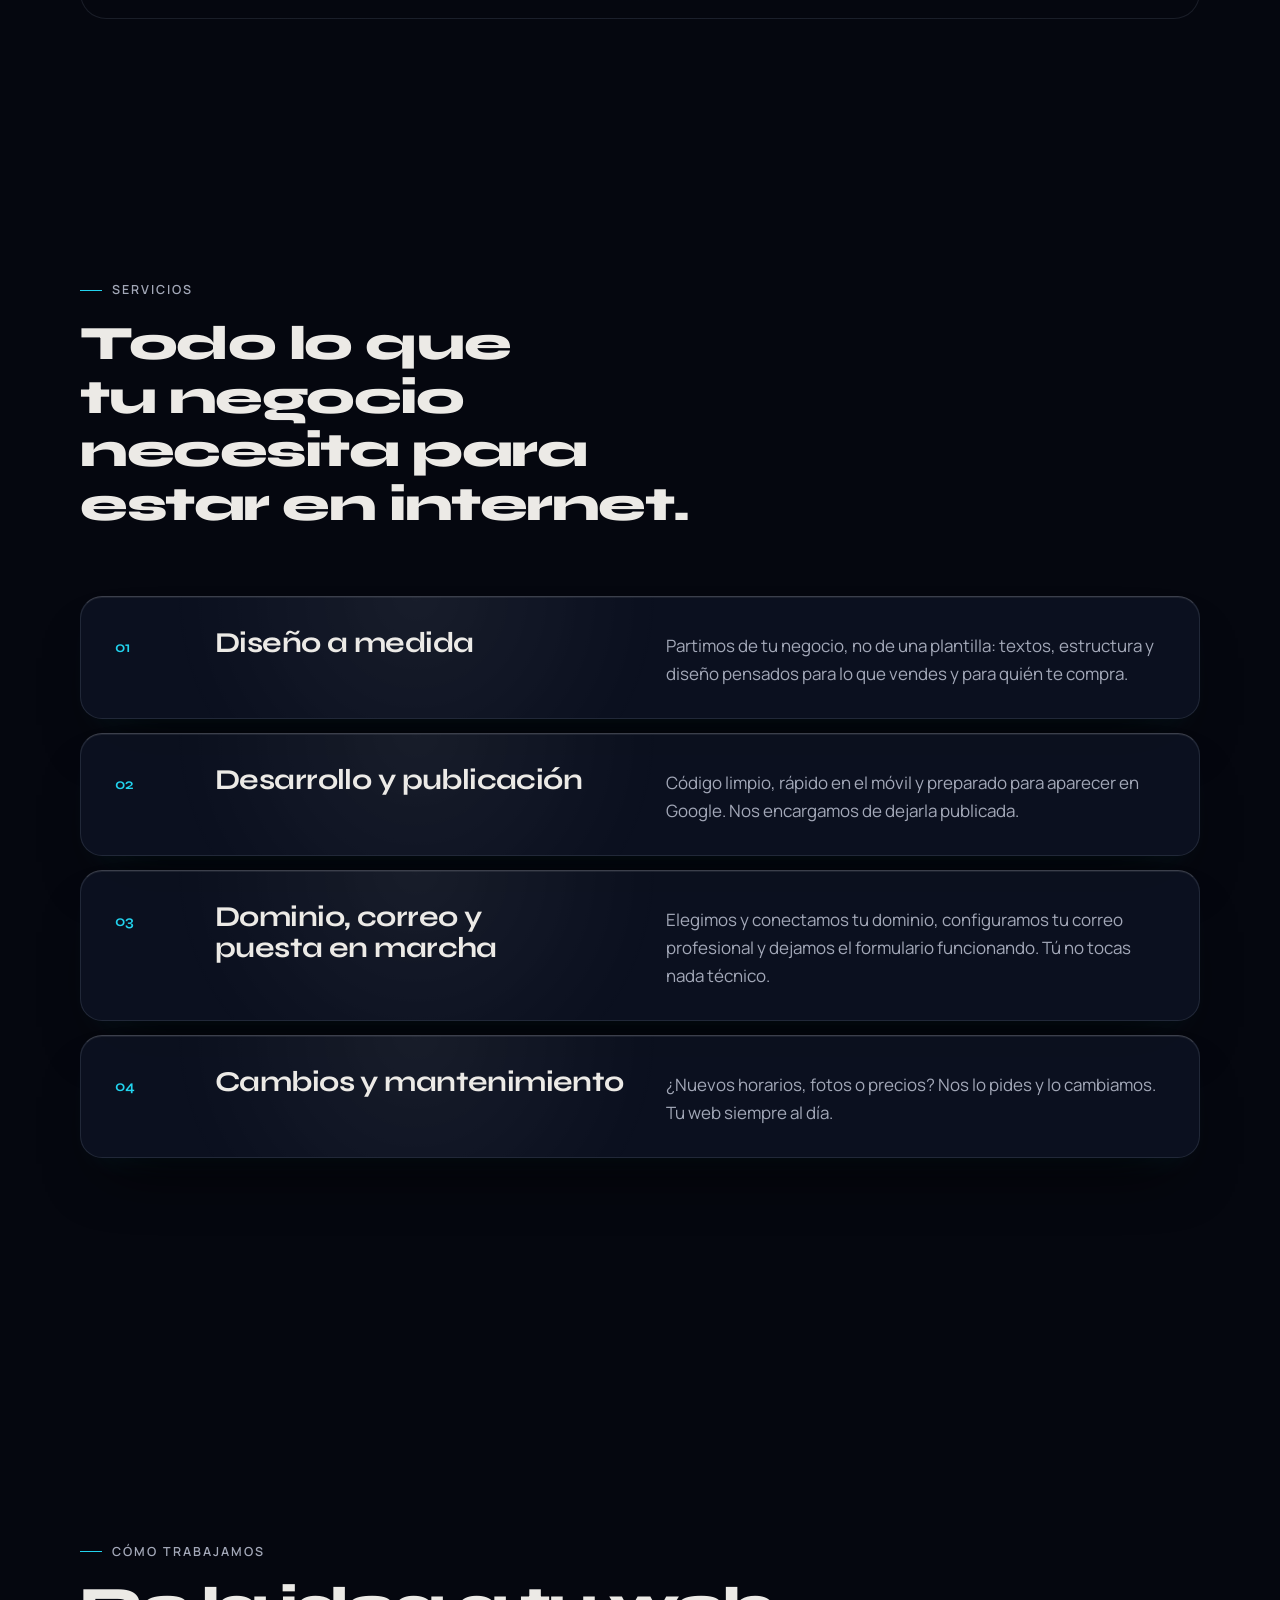
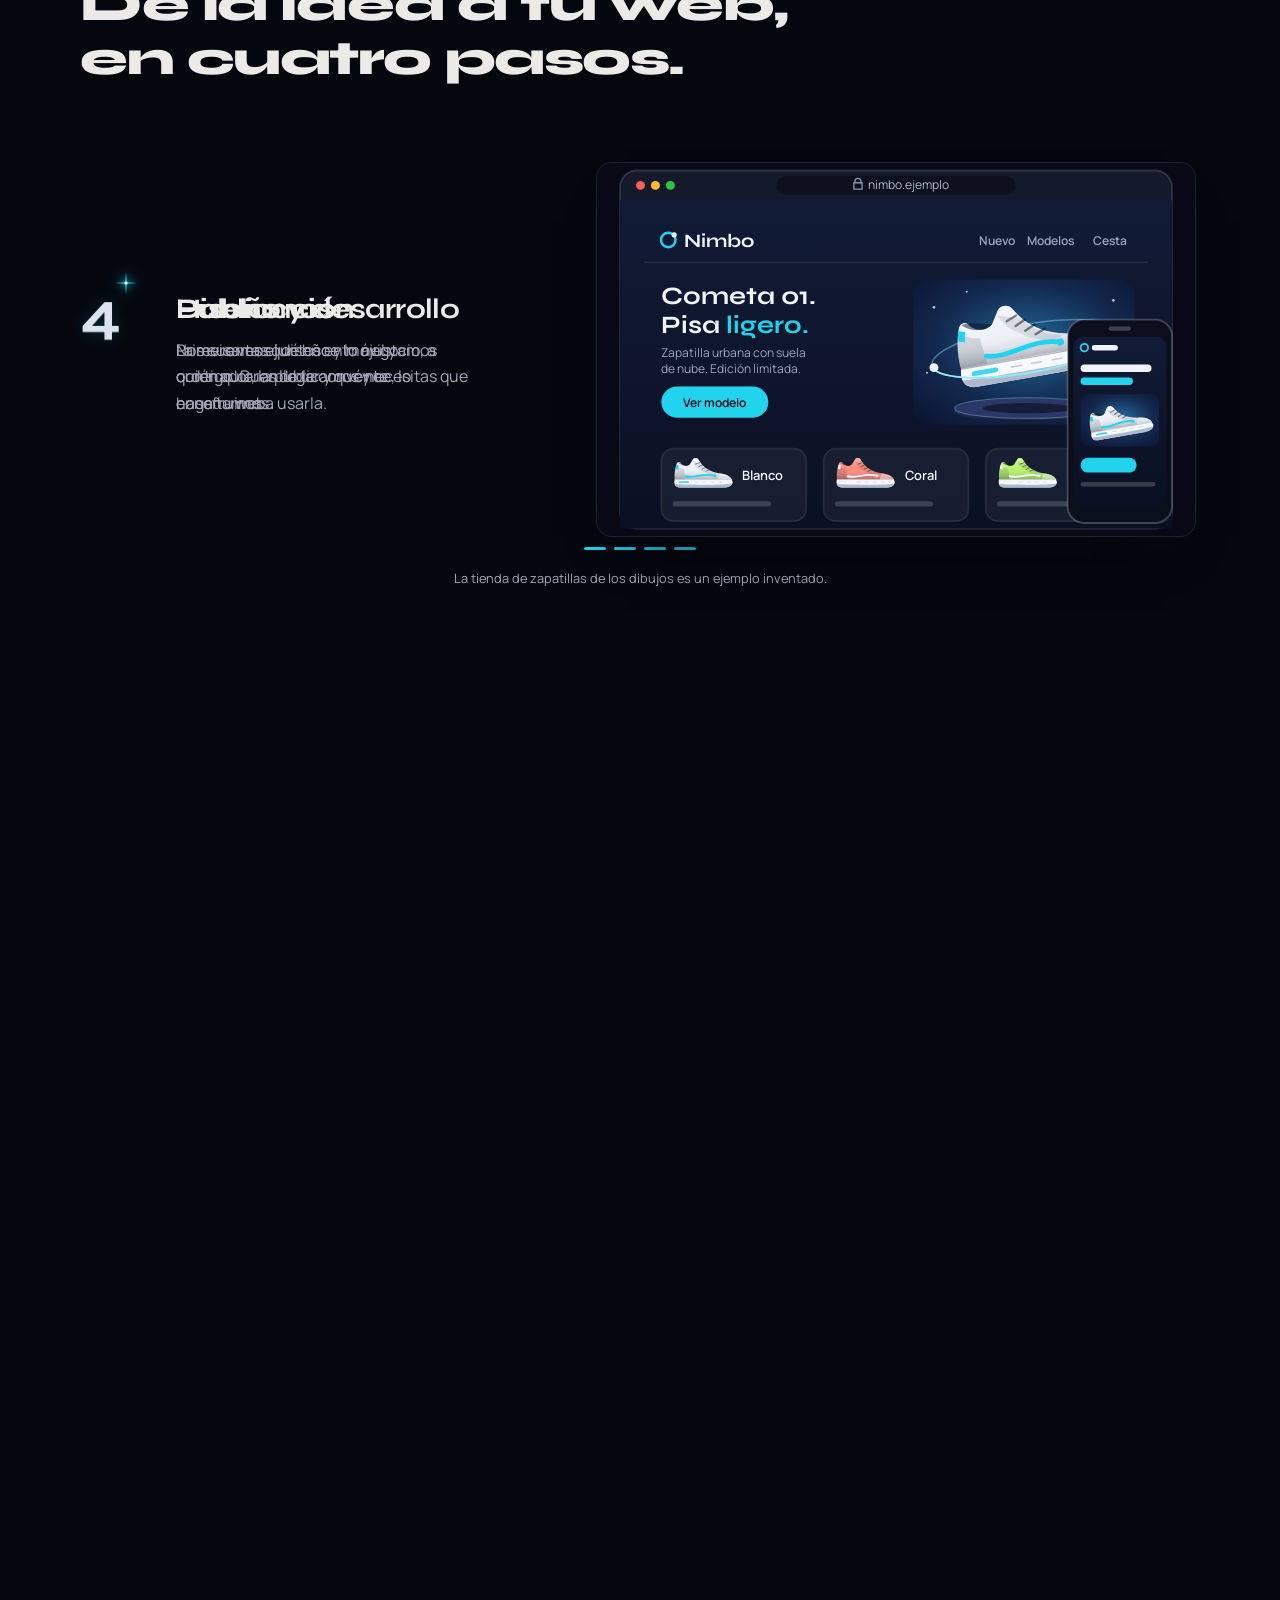
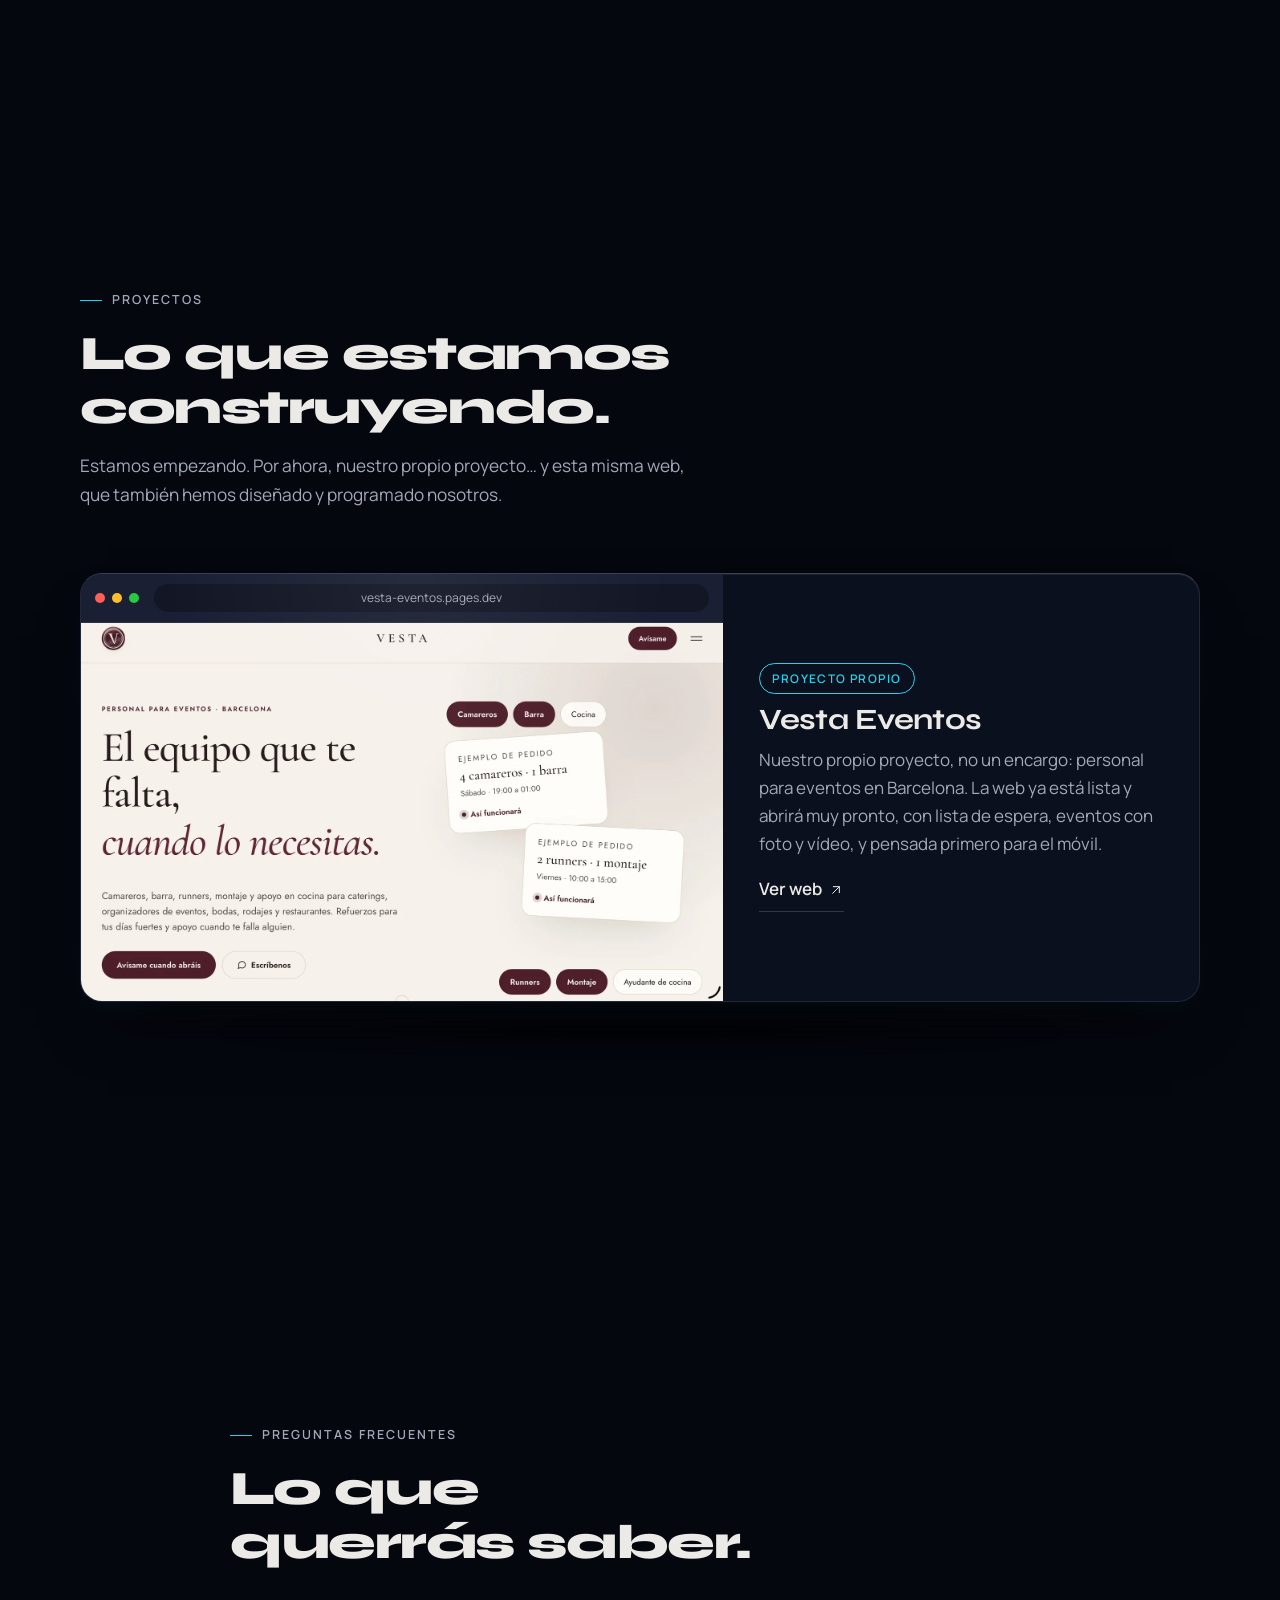
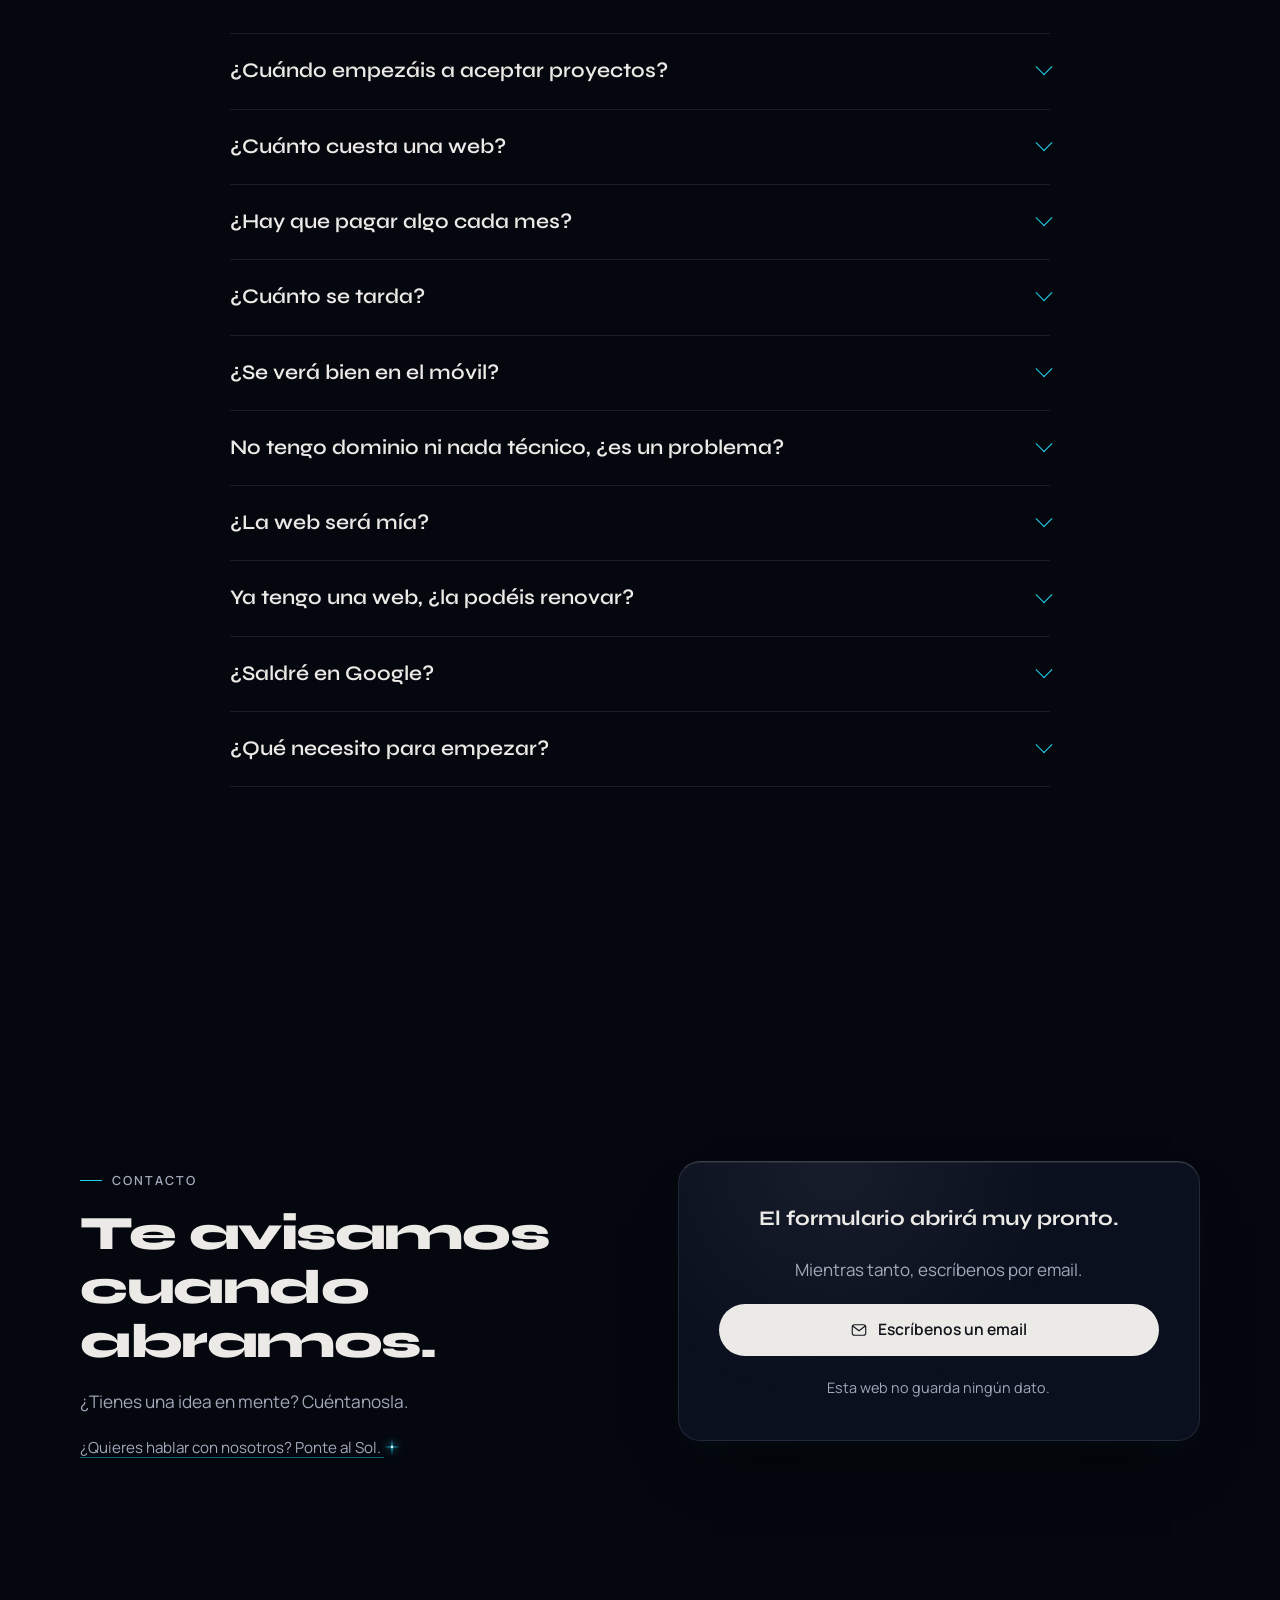
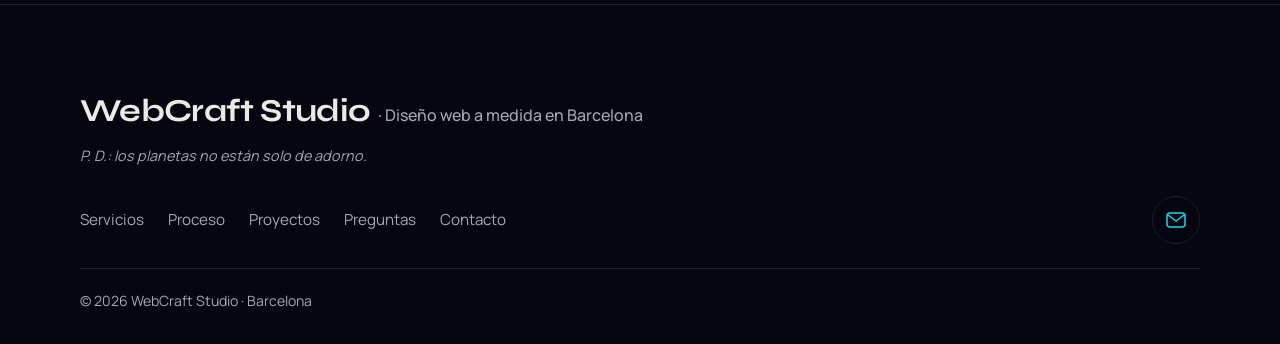
==== commit 7d0d4255: "Cómo trabajamos: zapatilla más realista, marca de ejemplo Nimbo y sin hueco al final de la diapositi" ====
--- a/index.html
+++ b/index.html
@@ -273,9 +273,9 @@
         </ol>
         <div class="mini-stage"><figure class="mini mini--sticky" data-stage="0" aria-hidden="true"></figure></div>
         <div class="proc-dots" aria-hidden="true"><i></i><i></i><i></i><i></i></div>
-        </div>
-        </div>
-        <p class="steps__note" data-reveal>La tienda de zapatillas de los dibujos es un ejemplo inventado.</p>
+        <p class="steps__note">La tienda de zapatillas de los dibujos es un ejemplo inventado.</p>
+        </div>
+        </div>
       </div>
     </section>
 
--- a/css/proceso.css
+++ b/css/proceso.css
@@ -62,12 +62,15 @@
 /* ---------- Diapositiva: la sección se queda fija y se ve un paso cada vez (con movimiento) ---------- */
 .mini-stage, .proc-dots { display: none; }
 .mini-scrub .step .mini { display: none; }
-/* largo del recorrido: 4 tramos de 28 % de pantalla además de la propia diapositiva */
-.mini-scrub .steps-wrap { height: calc(100svh - var(--hdr, 72px) + 4 * 28svh); }
+/* largo del recorrido: 4 tramos de 28 % de pantalla. La diapositiva mide lo que su contenido y se queda
+   centrada bajo la cabecera (--proc-top lo calcula js/proceso.js), así al terminar no deja un hueco vacío */
+/* el recorrido es un bloque vacío al final (un elemento fijo con sticky no entra en el relleno de su caja) */
+.mini-scrub .steps-wrap::after { content: ""; display: block; height: calc(4 * 28svh); }
 .mini-scrub .proc-stage {
-  position: sticky; top: var(--hdr, 72px); height: calc(100svh - var(--hdr, 72px));
-  display: flex; flex-direction: column; justify-content: center; gap: clamp(14px, 3svh, 28px);
+  position: sticky; top: var(--proc-top, 90px);
+  display: flex; flex-direction: column; gap: clamp(14px, 3svh, 28px); padding: 4px 0 10px;
 }
+.mini-scrub #proceso { padding-bottom: clamp(12px, 3vw, 40px); }
 .mini-scrub .steps { display: grid; }
 .mini-scrub .step { grid-area: 1 / 1; border-top: 0; padding-top: 6px; padding-bottom: 0; }
 /* el texto que se va desaparece rápido; el que llega entra después, para que no se pisen */
@@ -82,15 +85,16 @@
 .mini-scrub .proc-dots { display: flex; justify-content: center; gap: 8px; }
 .proc-dots i { width: 22px; height: 3px; border-radius: 2px; background: var(--line-2, rgba(255,255,255,.18)); transition: background-color .4s; }
 .proc-dots i.is-on { background: var(--accent); }
-.mini-scrub .steps__note { margin-top: 8px; }
+.mini-scrub .steps__note { margin-top: -6px; text-align: center; font-size: .8rem; }
 
 /* Ordenador y móvil en horizontal: texto a la izquierda, mini web a la derecha */
 @media (min-width: 900px), (min-width: 640px) and (orientation: landscape) {
-  .mini-scrub .proc-stage { display: grid; grid-template-columns: minmax(0, .85fr) minmax(0, 1.15fr); grid-template-rows: 1fr auto; column-gap: clamp(28px, 5vw, 72px); align-items: center; padding: 12px 0; }
+  .mini-scrub .proc-stage { display: grid; grid-template-columns: minmax(0, .85fr) minmax(0, 1.15fr); grid-template-rows: 1fr auto auto; row-gap: 10px; column-gap: clamp(28px, 5vw, 72px); align-items: center; padding: 12px 0; }
   .mini-scrub .steps { grid-column: 1; grid-row: 1; }
   .mini-scrub .mini-stage { grid-column: 2; grid-row: 1; }
   .mini-scrub .proc-dots { grid-column: 1 / -1; grid-row: 2; padding-bottom: 8px; }
-  .mini-scrub .mini--sticky { max-width: min(600px, calc((100svh - var(--hdr, 72px) - 70px) * 1.6)); }
+  .mini-scrub .steps__note { grid-column: 1 / -1; grid-row: 3; margin-top: 0; }
+  .mini-scrub .mini--sticky { max-width: min(600px, calc((100svh - var(--hdr, 72px) - 130px) * 1.6)); }
   .mini-scrub .step { display: block; padding-left: 96px; }
   .mini-scrub .step__num { top: 2px; font-size: 3.6rem; }
   .mini-scrub .step h3 { font-size: clamp(1.5rem, 2.2vw, 2.1rem); margin-bottom: 12px; }
